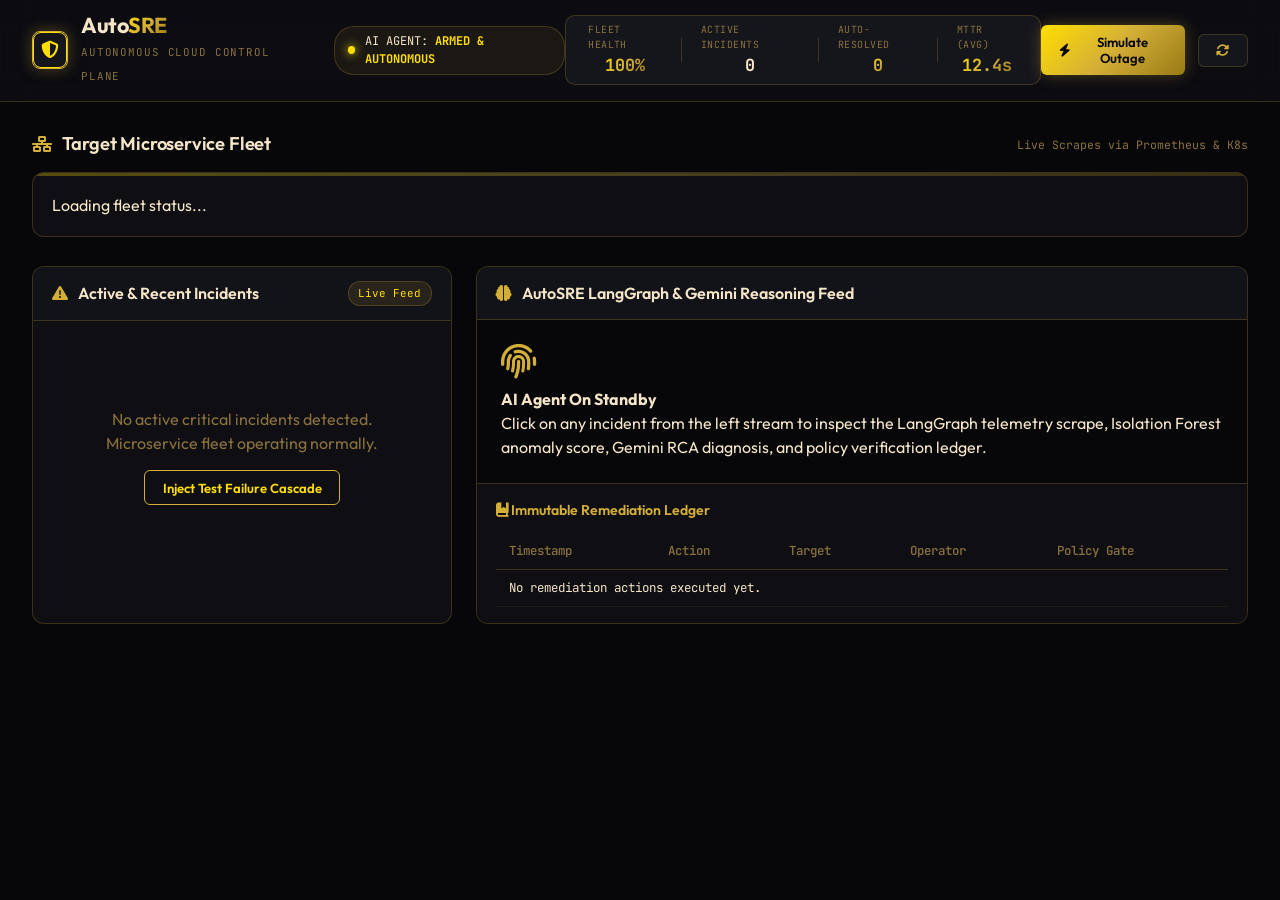
==== src/dashboard/index.html @ 008b3af9 "feat: implement Phase 5 SRE Control Plane, Phase 7 Gemini Diagnostic Reasoner, and luxury Gold & Bla" ====
<!DOCTYPE html>
<html lang="en">
<head>
    <meta charset="UTF-8">
    <meta name="viewport" content="width=device-width, initial-scale=1.0">
    <title>AutoSRE — Autonomous DevOps & SRE Operations Console</title>
    <!-- Google Fonts -->
    <link rel="preconnect" href="https://fonts.googleapis.com">
    <link rel="preconnect" href="https://fonts.gstatic.com" crossorigin>
    <link href="https://fonts.googleapis.com/css2?family=JetBrains+Mono:wght@400;500;700&family=Outfit:wght@300;400;500;600;700;800&display=swap" rel="stylesheet">
    <!-- FontAwesome Pro Icons -->
    <link rel="stylesheet" href="https://cdnjs.cloudflare.com/ajax/libs/font-awesome/6.5.1/css/all.min.css">
    <!-- Gold & Black Styling -->
    <link rel="stylesheet" href="style.css">
</head>
<body>
    <!-- Top Command Navigation -->
    <header class="command-header">
        <div class="header-left">
            <div class="brand-container">
                <div class="brand-crest">
                    <i class="fa-solid fa-shield-halved"></i>
                    <span class="gold-pulse-ring"></span>
                </div>
                <div class="brand-info">
                    <h1>Auto<span class="gold-text">SRE</span></h1>
                    <span class="brand-tag">Autonomous Cloud Control Plane</span>
                </div>
            </div>
            
            <div class="agent-mode-badge" id="agent-mode-badge">
                <span class="gold-beacon"></span>
                <span class="mode-text">AI AGENT: <strong class="gold-highlight">ARMED & AUTONOMOUS</strong></span>
            </div>
        </div>

        <div class="header-center-metrics">
            <div class="quick-metric">
                <span class="metric-label">FLEET HEALTH</span>
                <span class="metric-value gold-text" id="fleet-health-val">100%</span>
            </div>
            <div class="metric-divider"></div>
            <div class="quick-metric">
                <span class="metric-label">ACTIVE INCIDENTS</span>
                <span class="metric-value" id="active-incidents-count">0</span>
            </div>
            <div class="metric-divider"></div>
            <div class="quick-metric">
                <span class="metric-label">AUTO-RESOLVED</span>
                <span class="metric-value gold-text" id="resolved-incidents-count">0</span>
            </div>
            <div class="metric-divider"></div>
            <div class="quick-metric">
                <span class="metric-label">MTTR (AVG)</span>
                <span class="metric-value gold-text">12.4s</span>
            </div>
        </div>

        <div class="header-right-actions">
            <button class="gold-btn primary-gold" id="btn-trigger-failure">
                <i class="fa-solid fa-bolt"></i>
                <span>Simulate Outage</span>
            </button>
            <button class="gold-btn secondary-gold" id="btn-refresh-telemetry" title="Refresh Live State">
                <i class="fa-solid fa-rotate"></i>
            </button>
        </div>
    </header>

    <!-- Main Operations Grid -->
    <main class="console-body">
        
        <!-- Fleet Microservice Status Grid -->
        <section class="section-container">
            <div class="section-header">
                <div class="title-with-icon">
                    <i class="fa-solid fa-network-wired gold-icon"></i>
                    <h2>Target Microservice Fleet</h2>
                </div>
                <span class="timestamp-label" id="last-ping-time">Live Scrapes via Prometheus & K8s</span>
            </div>

            <div class="fleet-grid" id="fleet-grid-container">
                <!-- Populated dynamically by app.js -->
                <div class="fleet-card skeleton-card">Loading fleet status...</div>
            </div>
        </section>

        <!-- Two-Column Operations Layout -->
        <div class="operations-columns">
            
            <!-- Left Column: Incidents Stream -->
            <section class="panel-card incident-stream-panel">
                <div class="panel-header">
                    <div class="title-with-icon">
                        <i class="fa-solid fa-triangle-exclamation gold-icon"></i>
                        <h3>Active & Recent Incidents</h3>
                    </div>
                    <span class="badge gold-badge" id="incident-stream-badge">Live Feed</span>
                </div>

                <div class="incidents-list" id="incidents-list-container">
                    <!-- Populated dynamically -->
                    <div class="empty-state">
                        <i class="fa-solid fa-shield-check gold-icon large-icon"></i>
                        <p>No active critical incidents detected. Microservice fleet operating normally.</p>
                        <button class="gold-btn outline-gold" id="btn-empty-trigger">Inject Test Failure Cascade</button>
                    </div>
                </div>
            </section>

            <!-- Right Column: Agent Reasoning & Diagnostic Terminal -->
            <section class="panel-card agent-terminal-panel">
                <div class="panel-header">
                    <div class="title-with-icon">
                        <i class="fa-solid fa-brain gold-icon"></i>
                        <h3>AutoSRE LangGraph & Gemini Reasoning Feed</h3>
                    </div>
                    <div class="terminal-dots">
                        <span class="dot gold-dot"></span>
                        <span class="dot gold-dot"></span>
                        <span class="dot gold-dot"></span>
                    </div>
                </div>

                <!-- Incident Step-by-Step Flow Viewer -->
                <div class="diagnostic-breakdown-card" id="agent-flow-viewer">
                    <div class="flow-placeholder">
                        <i class="fa-solid fa-fingerprint gold-icon large-icon"></i>
                        <h4>AI Agent On Standby</h4>
                        <p>Click on any incident from the left stream to inspect the LangGraph telemetry scrape, Isolation Forest anomaly score, Gemini RCA diagnosis, and policy verification ledger.</p>
                    </div>
                </div>

                <!-- Immutable Audit Ledger Table -->
                <div class="audit-ledger-container">
                    <div class="ledger-header">
                        <h4><i class="fa-solid fa-book-bookmark gold-icon"></i> Immutable Remediation Ledger</h4>
                    </div>
                    <div class="table-scroller">
                        <table class="gold-table">
                            <thead>
                                <tr>
                                    <th>Timestamp</th>
                                    <th>Action</th>
                                    <th>Target</th>
                                    <th>Operator</th>
                                    <th>Policy Gate</th>
                                </tr>
                            </thead>
                            <tbody id="audit-ledger-tbody">
                                <tr>
                                    <td colspan="5" class="empty-cell">No remediation actions executed yet.</td>
                                </tr>
                            </tbody>
                        </table>
                    </div>
                </div>
            </section>
        </div>
    </main>

    <!-- Outage Simulator Modal -->
    <div class="modal-backdrop hidden" id="outage-modal">
        <div class="gold-modal-content">
            <div class="modal-header">
                <div class="title-with-icon">
                    <i class="fa-solid fa-radiation gold-icon"></i>
                    <h3>Inject Production Chaos</h3>
                </div>
                <button class="close-modal-btn" id="btn-close-modal">&times;</button>
            </div>
            <div class="modal-body">
                <p>Trigger an intentional failure condition to observe the AI Agent autonomously detect, diagnose with Gemini, retrieve runbooks, and self-heal.</p>
                
                <div class="chaos-options">
                    <div class="chaos-option-card selected" data-chaos="db_pool">
                        <div class="chaos-icon"><i class="fa-solid fa-database"></i></div>
                        <div class="chaos-info">
                            <h4>Database Connection Pool Exhaustion</h4>
                            <p>Targets <code>payment-service</code>. Causes 503 cascades and high latency.</p>
                        </div>
                    </div>

                    <div class="chaos-option-card" data-chaos="oom">
                        <div class="chaos-icon"><i class="fa-solid fa-memory"></i></div>
                        <div class="chaos-info">
                            <h4>OOMKilled Memory Leak Cascade</h4>
                            <p>Targets <code>user-service</code>. Allocates runaway heap chunks.</p>
                        </div>
                    </div>

                    <div class="chaos-option-card" data-chaos="latency">
                        <div class="chaos-icon"><i class="fa-solid fa-stopwatch"></i></div>
                        <div class="chaos-info">
                            <h4>Downstream Cascade Timeout</h4>
                            <p>Injects 4500ms delay causing <code>order-service</code> timeout cascades.</p>
                        </div>
                    </div>
                </div>
            </div>
            <div class="modal-footer">
                <button class="gold-btn outline-gold" id="btn-cancel-modal">Cancel</button>
                <button class="gold-btn primary-gold" id="btn-confirm-chaos">
                    <i class="fa-solid fa-play"></i>
                    <span>Execute Failure Injection</span>
                </button>
            </div>
        </div>
    </div>

    <!-- Notification Toast -->
    <div class="toast-notification hidden" id="toast-notify">
        <div class="toast-icon"><i class="fa-solid fa-circle-check"></i></div>
        <div class="toast-message" id="toast-text">Incident self-healed successfully!</div>
    </div>

    <!-- Application Script -->
    <script src="app.js"></script>
</body>
</html>
---- src/dashboard/style.css ----
/* ==============================================================================
   AutoSRE — Luxury High-Tech Gold & Obsidian Black Theme
   ============================================================================== */

:root {
    --bg-void: #070709;
    --bg-surface: #0e0e13;
    --bg-card: #15151c;
    --bg-card-elevated: #1a1a24;
    --bg-input: #101016;

    /* Metallic & Radiant Gold Palettes */
    --gold-primary: #D4AF37;
    --gold-radiant: #FFDF00;
    --gold-champagne: #F5E6C8;
    --gold-muted: #8A723D;
    --gold-border: rgba(212, 175, 55, 0.22);
    --gold-border-bright: rgba(255, 223, 0, 0.5);
    --gold-glow: rgba(212, 175, 55, 0.35);
    --gold-gradient: linear-gradient(135deg, #FFDF00 0%, #D4AF37 50%, #997A15 100%);
    --gold-gradient-subtle: linear-gradient(180deg, rgba(212, 175, 55, 0.12) 0%, rgba(212, 175, 55, 0.02) 100%);

    /* Functional Semantic Colors */
    --status-red: #FF3856;
    --status-red-bg: rgba(255, 56, 86, 0.12);
    --status-green: #10B981;
    --status-green-bg: rgba(16, 185, 129, 0.12);
    --status-amber: #F59E0B;

    /* Typography */
    --font-heading: 'Outfit', sans-serif;
    --font-mono: 'JetBrains Mono', monospace;

    /* Shadows & Transitions */
    --shadow-gold: 0 4px 20px rgba(212, 175, 55, 0.15);
    --shadow-heavy: 0 12px 40px rgba(0, 0, 0, 0.85);
    --transition: all 0.25s cubic-bezier(0.16, 1, 0.3, 1);
}

* {
    margin: 0;
    padding: 0;
    box-sizing: border-box;
}

body {
    background-color: var(--bg-void);
    color: var(--gold-champagne);
    font-family: var(--font-heading);
    min-height: 100vh;
    display: flex;
    flex-direction: column;
    overflow-x: hidden;
    line-height: 1.5;
}

/* Custom Gold Scrollbar */
::-webkit-scrollbar {
    width: 6px;
    height: 6px;
}
::-webkit-scrollbar-track {
    background: var(--bg-void);
}
::-webkit-scrollbar-thumb {
    background: var(--gold-muted);
    border-radius: 3px;
}
::-webkit-scrollbar-thumb:hover {
    background: var(--gold-primary);
}

/* Typography Utilities */
.gold-text {
    background: var(--gold-gradient);
    -webkit-background-clip: text;
    -webkit-text-fill-color: transparent;
    font-weight: 700;
}
.gold-highlight {
    color: var(--gold-radiant);
}
.gold-icon {
    color: var(--gold-primary);
}

/* ------------------------------------------------------------------------------
   Header Command Bar
   ------------------------------------------------------------------------------ */
.command-header {
    background: rgba(14, 14, 19, 0.85);
    backdrop-filter: blur(16px);
    border-bottom: 1px solid var(--gold-border);
    padding: 0.9rem 2rem;
    display: flex;
    align-items: center;
    justify-content: space-between;
    position: sticky;
    top: 0;
    z-index: 100;
}

.header-left {
    display: flex;
    align-items: center;
    gap: 1.8rem;
}

.brand-container {
    display: flex;
    align-items: center;
    gap: 0.8rem;
}

.brand-crest {
    position: relative;
    width: 38px;
    height: 38px;
    background: var(--bg-card);
    border: 1px solid var(--gold-primary);
    border-radius: 8px;
    display: flex;
    align-items: center;
    justify-content: center;
    font-size: 1.1rem;
    color: var(--gold-radiant);
    box-shadow: 0 0 15px var(--gold-glow);
}

.gold-pulse-ring {
    position: absolute;
    width: 100%;
    height: 100%;
    border-radius: 8px;
    border: 1px solid var(--gold-radiant);
    animation: goldPulse 2.5s infinite;
}

@keyframes goldPulse {
    0% { transform: scale(1); opacity: 0.8; }
    50% { transform: scale(1.25); opacity: 0; }
    100% { transform: scale(1); opacity: 0; }
}

.brand-info h1 {
    font-size: 1.35rem;
    font-weight: 700;
    letter-spacing: -0.02em;
    line-height: 1.1;
}

.brand-tag {
    font-size: 0.68rem;
    color: var(--gold-muted);
    letter-spacing: 0.08em;
    text-transform: uppercase;
    font-family: var(--font-mono);
}

.agent-mode-badge {
    display: flex;
    align-items: center;
    gap: 0.6rem;
    background: rgba(212, 175, 55, 0.08);
    border: 1px solid var(--gold-border);
    padding: 0.35rem 0.8rem;
    border-radius: 20px;
    font-size: 0.75rem;
    font-family: var(--font-mono);
}

.gold-beacon {
    width: 8px;
    height: 8px;
    background: var(--gold-radiant);
    border-radius: 50%;
    box-shadow: 0 0 10px var(--gold-radiant);
    animation: beaconBlink 1.5s infinite alternate;
}

@keyframes beaconBlink {
    from { opacity: 0.4; }
    to { opacity: 1; }
}

.header-center-metrics {
    display: flex;
    align-items: center;
    gap: 1.2rem;
    background: var(--bg-card);
    border: 1px solid var(--gold-border);
    padding: 0.4rem 1.4rem;
    border-radius: 10px;
}

.quick-metric {
    display: flex;
    flex-direction: column;
    align-items: center;
}

.metric-label {
    font-size: 0.62rem;
    color: var(--gold-muted);
    font-family: var(--font-mono);
    letter-spacing: 0.05em;
}

.metric-value {
    font-size: 1.05rem;
    font-weight: 700;
    font-family: var(--font-mono);
}

.metric-divider {
    width: 1px;
    height: 24px;
    background: var(--gold-border);
}

.header-right-actions {
    display: flex;
    align-items: center;
    gap: 0.8rem;
}

/* Gold Buttons */
.gold-btn {
    border: none;
    outline: none;
    cursor: pointer;
    font-family: var(--font-heading);
    font-weight: 600;
    font-size: 0.82rem;
    border-radius: 6px;
    padding: 0.55rem 1.1rem;
    display: inline-flex;
    align-items: center;
    gap: 0.5rem;
    transition: var(--transition);
}

.primary-gold {
    background: var(--gold-gradient);
    color: #070709;
    box-shadow: 0 0 15px var(--gold-glow);
}
.primary-gold:hover {
    transform: translateY(-2px);
    box-shadow: 0 0 25px rgba(255, 223, 0, 0.6);
}

.secondary-gold {
    background: var(--bg-card);
    color: var(--gold-primary);
    border: 1px solid var(--gold-border);
}
.secondary-gold:hover {
    border-color: var(--gold-radiant);
    background: var(--bg-card-elevated);
}

.outline-gold {
    background: transparent;
    color: var(--gold-radiant);
    border: 1px solid var(--gold-primary);
}
.outline-gold:hover {
    background: rgba(212, 175, 55, 0.1);
}

/* ------------------------------------------------------------------------------
   Main Console Body
   ------------------------------------------------------------------------------ */
.console-body {
    flex: 1;
    padding: 1.8rem 2rem;
    display: flex;
    flex-direction: column;
    gap: 1.8rem;
    max-width: 1700px;
    margin: 0 auto;
    width: 100%;
}

.section-container {
    display: flex;
    flex-direction: column;
    gap: 0.9rem;
}

.section-header {
    display: flex;
    align-items: center;
    justify-content: space-between;
}

.title-with-icon {
    display: flex;
    align-items: center;
    gap: 0.6rem;
}
.title-with-icon h2 {
    font-size: 1.15rem;
    font-weight: 600;
    letter-spacing: -0.01em;
}
.title-with-icon h3 {
    font-size: 1rem;
    font-weight: 600;
}

.timestamp-label {
    font-size: 0.72rem;
    font-family: var(--font-mono);
    color: var(--gold-muted);
}

/* ------------------------------------------------------------------------------
   Fleet Microservice Grid
   ------------------------------------------------------------------------------ */
.fleet-grid {
    display: grid;
    grid-template-columns: repeat(auto-fit, minmax(280px, 1fr));
    gap: 1.2rem;
}

.fleet-card {
    background: var(--bg-surface);
    border: 1px solid var(--gold-border);
    border-radius: 12px;
    padding: 1.2rem;
    display: flex;
    flex-direction: column;
    gap: 0.9rem;
    transition: var(--transition);
    position: relative;
    overflow: hidden;
}

.fleet-card::before {
    content: '';
    position: absolute;
    top: 0;
    left: 0;
    right: 0;
    height: 3px;
    background: var(--gold-gradient);
    opacity: 0.3;
    transition: var(--transition);
}

.fleet-card:hover {
    border-color: var(--gold-border-bright);
    transform: translateY(-3px);
    box-shadow: 0 8px 30px rgba(0, 0, 0, 0.6);
}
.fleet-card:hover::before {
    opacity: 1;
}

.fleet-card.degraded {
    border-color: var(--status-red);
}
.fleet-card.degraded::before {
    background: var(--status-red);
    opacity: 1;
}

.card-top {
    display: flex;
    align-items: center;
    justify-content: space-between;
}

.service-title-area {
    display: flex;
    align-items: center;
    gap: 0.6rem;
}
.service-icon-box {
    width: 32px;
    height: 32px;
    background: var(--bg-card);
    border: 1px solid var(--gold-border);
    border-radius: 6px;
    display: flex;
    align-items: center;
    justify-content: center;
    color: var(--gold-primary);
}

.service-name {
    font-size: 0.95rem;
    font-weight: 600;
}

.status-pill {
    padding: 0.2rem 0.6rem;
    border-radius: 12px;
    font-size: 0.68rem;
    font-family: var(--font-mono);
    font-weight: 600;
}
.status-pill.healthy {
    background: var(--status-green-bg);
    color: var(--status-green);
    border: 1px solid rgba(16, 185, 129, 0.3);
}
.status-pill.critical {
    background: var(--status-red-bg);
    color: var(--status-red);
    border: 1px solid rgba(255, 56, 86, 0.4);
    animation: flashAlert 1s infinite alternate;
}

@keyframes flashAlert {
    from { opacity: 0.7; }
    to { opacity: 1; }
}

.telemetry-row {
    display: grid;
    grid-template-columns: 1fr 1fr;
    gap: 0.6rem;
}

.telemetry-item {
    background: var(--bg-card);
    border: 1px solid rgba(212, 175, 55, 0.08);
    border-radius: 6px;
    padding: 0.4rem 0.6rem;
    display: flex;
    flex-direction: column;
}

.tel-label {
    font-size: 0.62rem;
    color: var(--gold-muted);
    font-family: var(--font-mono);
}
.tel-val {
    font-size: 0.9rem;
    font-weight: 700;
    font-family: var(--font-mono);
    color: var(--gold-champagne);
}

.card-action-bar {
    display: flex;
    justify-content: flex-end;
    margin-top: 0.2rem;
}
.card-mini-btn {
    background: transparent;
    border: 1px solid var(--gold-border);
    color: var(--gold-primary);
    padding: 0.25rem 0.6rem;
    border-radius: 4px;
    font-size: 0.68rem;
    cursor: pointer;
    transition: var(--transition);
}
.card-mini-btn:hover {
    background: rgba(212, 175, 55, 0.12);
    border-color: var(--gold-primary);
}

/* ------------------------------------------------------------------------------
   Two-Column Operational Workspace
   ------------------------------------------------------------------------------ */
.operations-columns {
    display: grid;
    grid-template-columns: 420px 1fr;
    gap: 1.5rem;
}

@media (max-width: 1150px) {
    .operations-columns {
        grid-template-columns: 1fr;
    }
}

.panel-card {
    background: var(--bg-surface);
    border: 1px solid var(--gold-border);
    border-radius: 12px;
    display: flex;
    flex-direction: column;
    overflow: hidden;
}

.panel-header {
    background: rgba(21, 21, 28, 0.7);
    padding: 0.9rem 1.2rem;
    border-bottom: 1px solid var(--gold-border);
    display: flex;
    align-items: center;
    justify-content: space-between;
}

.gold-badge {
    background: rgba(212, 175, 55, 0.12);
    border: 1px solid var(--gold-border);
    color: var(--gold-radiant);
    font-family: var(--font-mono);
    font-size: 0.68rem;
    padding: 0.2rem 0.6rem;
    border-radius: 12px;
}

/* Incident Stream List */
.incidents-list {
    padding: 1rem;
    display: flex;
    flex-direction: column;
    gap: 0.8rem;
    max-height: 600px;
    overflow-y: auto;
}

.incident-card {
    background: var(--bg-card);
    border: 1px solid rgba(212, 175, 55, 0.15);
    border-radius: 8px;
    padding: 0.9rem;
    cursor: pointer;
    transition: var(--transition);
    display: flex;
    flex-direction: column;
    gap: 0.5rem;
}
.incident-card:hover, .incident-card.active {
    border-color: var(--gold-radiant);
    background: var(--bg-card-elevated);
    box-shadow: 0 4px 20px rgba(0, 0, 0, 0.5);
}

.inc-header {
    display: flex;
    align-items: center;
    justify-content: space-between;
}

.inc-id {
    font-family: var(--font-mono);
    font-size: 0.75rem;
    color: var(--gold-muted);
}

.inc-alert-title {
    font-size: 0.9rem;
    font-weight: 600;
    color: var(--gold-champagne);
}

.inc-footer {
    display: flex;
    align-items: center;
    justify-content: space-between;
    font-size: 0.72rem;
    color: var(--gold-muted);
    font-family: var(--font-mono);
}

.empty-state {
    padding: 3rem 1.5rem;
    text-align: center;
    display: flex;
    flex-direction: column;
    align-items: center;
    gap: 0.9rem;
    color: var(--gold-muted);
}
.large-icon {
    font-size: 2.2rem;
    margin-bottom: 0.5rem;
}

/* ------------------------------------------------------------------------------
   Right Column: Diagnostic & Reasoning Flow
   ------------------------------------------------------------------------------ */
.agent-terminal-panel {
    display: flex;
    flex-direction: column;
}

.diagnostic-breakdown-card {
    padding: 1.5rem;
    flex: 1;
    display: flex;
    flex-direction: column;
    gap: 1.2rem;
    background: var(--bg-void);
}

.flow-step-box {
    background: var(--bg-surface);
    border: 1px solid var(--gold-border);
    border-radius: 8px;
    padding: 1rem;
    display: flex;
    flex-direction: column;
    gap: 0.5rem;
    position: relative;
}

.flow-step-header {
    display: flex;
    align-items: center;
    gap: 0.6rem;
    font-size: 0.85rem;
    font-weight: 600;
    color: var(--gold-radiant);
    font-family: var(--font-mono);
}

.step-content-text {
    font-size: 0.88rem;
    color: var(--gold-champagne);
    line-height: 1.6;
}

.code-snippet-box {
    background: #040406;
    border: 1px solid rgba(212, 175, 55, 0.15);
    border-radius: 6px;
    padding: 0.8rem;
    font-family: var(--font-mono);
    font-size: 0.78rem;
    color: var(--gold-champagne);
    overflow-x: auto;
}

/* Immutable Audit Ledger Table */
.audit-ledger-container {
    background: var(--bg-surface);
    border-top: 1px solid var(--gold-border);
    padding: 1rem 1.2rem;
}

.ledger-header h4 {
    font-size: 0.88rem;
    font-weight: 600;
    color: var(--gold-primary);
    margin-bottom: 0.8rem;
}

.table-scroller {
    max-height: 220px;
    overflow-y: auto;
}

.gold-table {
    width: 100%;
    border-collapse: collapse;
    font-size: 0.78rem;
    font-family: var(--font-mono);
}

.gold-table th {
    text-align: left;
    padding: 0.5rem 0.8rem;
    color: var(--gold-muted);
    border-bottom: 1px solid var(--gold-border);
    font-weight: 500;
}

.gold-table td {
    padding: 0.55rem 0.8rem;
    border-bottom: 1px solid rgba(212, 175, 55, 0.08);
    color: var(--gold-champagne);
}

.action-pill {
    padding: 0.15rem 0.5rem;
    border-radius: 4px;
    background: rgba(212, 175, 55, 0.15);
    color: var(--gold-radiant);
    font-size: 0.72rem;
}

/* ------------------------------------------------------------------------------
   Modal Styling
   ------------------------------------------------------------------------------ */
.modal-backdrop {
    position: fixed;
    top: 0;
    left: 0;
    right: 0;
    bottom: 0;
    background: rgba(0, 0, 0, 0.85);
    backdrop-filter: blur(8px);
    display: flex;
    align-items: center;
    justify-content: center;
    z-index: 999;
}
.modal-backdrop.hidden {
    display: none;
}

.gold-modal-content {
    background: var(--bg-surface);
    border: 1px solid var(--gold-primary);
    border-radius: 12px;
    width: 90%;
    max-width: 580px;
    box-shadow: 0 0 50px rgba(212, 175, 55, 0.25);
    overflow: hidden;
    animation: modalSlide 0.3s ease-out;
}

@keyframes modalSlide {
    from { transform: translateY(20px); opacity: 0; }
    to { transform: translateY(0); opacity: 1; }
}

.modal-header {
    background: var(--bg-card);
    padding: 1.1rem 1.4rem;
    border-bottom: 1px solid var(--gold-border);
    display: flex;
    align-items: center;
    justify-content: space-between;
}

.close-modal-btn {
    background: transparent;
    border: none;
    color: var(--gold-muted);
    font-size: 1.4rem;
    cursor: pointer;
}
.close-modal-btn:hover {
    color: var(--gold-radiant);
}

.modal-body {
    padding: 1.4rem;
    display: flex;
    flex-direction: column;
    gap: 1rem;
    font-size: 0.88rem;
    color: var(--gold-champagne);
}

.chaos-options {
    display: flex;
    flex-direction: column;
    gap: 0.8rem;
}

.chaos-option-card {
    background: var(--bg-card);
    border: 1px solid var(--gold-border);
    border-radius: 8px;
    padding: 0.9rem;
    display: flex;
    align-items: center;
    gap: 1rem;
    cursor: pointer;
    transition: var(--transition);
}
.chaos-option-card:hover, .chaos-option-card.selected {
    border-color: var(--gold-radiant);
    background: var(--bg-card-elevated);
    box-shadow: 0 0 15px rgba(212, 175, 55, 0.15);
}

.chaos-icon {
    width: 40px;
    height: 40px;
    background: rgba(212, 175, 55, 0.1);
    border-radius: 8px;
    display: flex;
    align-items: center;
    justify-content: center;
    color: var(--gold-radiant);
    font-size: 1.2rem;
}

.chaos-info h4 {
    font-size: 0.9rem;
    font-weight: 600;
}
.chaos-info p {
    font-size: 0.75rem;
    color: var(--gold-muted);
}

.modal-footer {
    padding: 1rem 1.4rem;
    background: var(--bg-card);
    border-top: 1px solid var(--gold-border);
    display: flex;
    justify-content: flex-end;
    gap: 0.8rem;
}

/* Toast Notifications */
.toast-notification {
    position: fixed;
    bottom: 2rem;
    right: 2rem;
    background: var(--bg-card-elevated);
    border: 1px solid var(--gold-radiant);
    box-shadow: 0 0 25px var(--gold-glow);
    padding: 0.8rem 1.4rem;
    border-radius: 8px;
    display: flex;
    align-items: center;
    gap: 0.8rem;
    font-size: 0.85rem;
    color: var(--gold-champagne);
    z-index: 1000;
    animation: toastPop 0.3s ease-out;
}
.toast-notification.hidden {
    display: none;
}
@keyframes toastPop {
    from { transform: translateY(20px); opacity: 0; }
    to { transform: translateY(0); opacity: 1; }
}
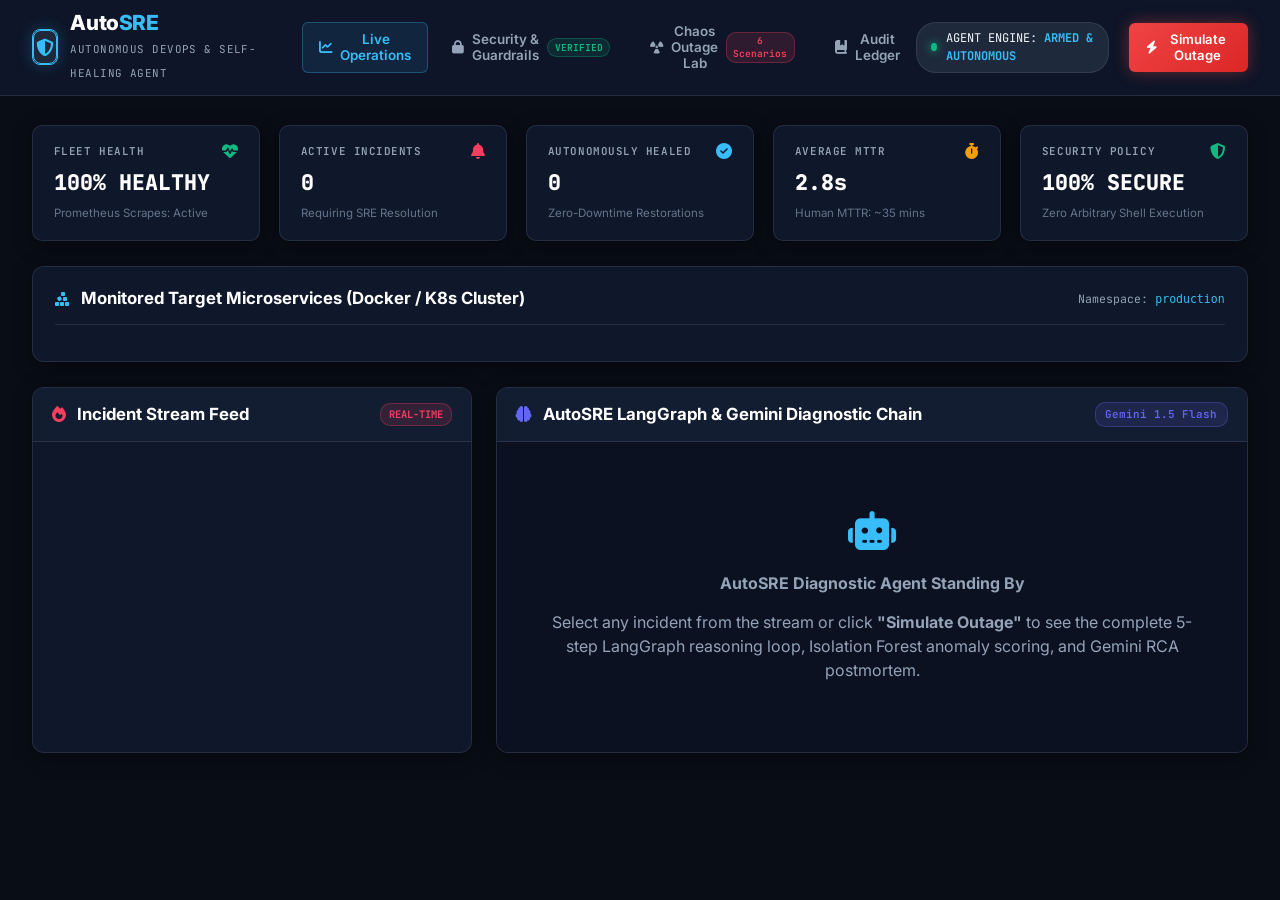
==== commit 33a49f27: "feat: redesign frontend with high-contrast cybernetic palette, 6 outage scenarios, and full security" ====
--- a/src/dashboard/index.html
+++ b/src/dashboard/index.html
@@ -3,219 +3,538 @@
 <head>
     <meta charset="UTF-8">
     <meta name="viewport" content="width=device-width, initial-scale=1.0">
-    <title>AutoSRE — Autonomous DevOps & SRE Operations Console</title>
-    <!-- Google Fonts -->
+    <title>AutoSRE — Autonomous SRE & DevOps Control Center</title>
+    <!-- Modern High-Readability Fonts -->
     <link rel="preconnect" href="https://fonts.googleapis.com">
     <link rel="preconnect" href="https://fonts.gstatic.com" crossorigin>
-    <link href="https://fonts.googleapis.com/css2?family=JetBrains+Mono:wght@400;500;700&family=Outfit:wght@300;400;500;600;700;800&display=swap" rel="stylesheet">
-    <!-- FontAwesome Pro Icons -->
+    <link href="https://fonts.googleapis.com/css2?family=Inter:wght@300;400;500;600;700;800&family=JetBrains+Mono:wght@400;500;600;700&display=swap" rel="stylesheet">
+    <!-- FontAwesome 6 Icons -->
     <link rel="stylesheet" href="https://cdnjs.cloudflare.com/ajax/libs/font-awesome/6.5.1/css/all.min.css">
-    <!-- Gold & Black Styling -->
     <link rel="stylesheet" href="style.css">
 </head>
 <body>
-    <!-- Top Command Navigation -->
-    <header class="command-header">
-        <div class="header-left">
-            <div class="brand-container">
-                <div class="brand-crest">
+    <!-- Top Command Navigation Bar -->
+    <header class="navbar">
+        <div class="nav-left">
+            <div class="brand">
+                <div class="brand-symbol">
                     <i class="fa-solid fa-shield-halved"></i>
-                    <span class="gold-pulse-ring"></span>
-                </div>
-                <div class="brand-info">
-                    <h1>Auto<span class="gold-text">SRE</span></h1>
-                    <span class="brand-tag">Autonomous Cloud Control Plane</span>
-                </div>
-            </div>
-            
-            <div class="agent-mode-badge" id="agent-mode-badge">
-                <span class="gold-beacon"></span>
-                <span class="mode-text">AI AGENT: <strong class="gold-highlight">ARMED & AUTONOMOUS</strong></span>
-            </div>
-        </div>
-
-        <div class="header-center-metrics">
-            <div class="quick-metric">
-                <span class="metric-label">FLEET HEALTH</span>
-                <span class="metric-value gold-text" id="fleet-health-val">100%</span>
-            </div>
-            <div class="metric-divider"></div>
-            <div class="quick-metric">
-                <span class="metric-label">ACTIVE INCIDENTS</span>
-                <span class="metric-value" id="active-incidents-count">0</span>
-            </div>
-            <div class="metric-divider"></div>
-            <div class="quick-metric">
-                <span class="metric-label">AUTO-RESOLVED</span>
-                <span class="metric-value gold-text" id="resolved-incidents-count">0</span>
-            </div>
-            <div class="metric-divider"></div>
-            <div class="quick-metric">
-                <span class="metric-label">MTTR (AVG)</span>
-                <span class="metric-value gold-text">12.4s</span>
-            </div>
-        </div>
-
-        <div class="header-right-actions">
-            <button class="gold-btn primary-gold" id="btn-trigger-failure">
+                    <span class="pulse-beacon"></span>
+                </div>
+                <div class="brand-titles">
+                    <h1>Auto<span class="brand-accent">SRE</span></h1>
+                    <span class="brand-subtitle">Autonomous DevOps & Self-Healing Agent</span>
+                </div>
+            </div>
+
+            <!-- Navigation Tabs -->
+            <nav class="nav-tabs">
+                <button class="nav-tab active" data-tab="tab-operations">
+                    <i class="fa-solid fa-chart-line"></i>
+                    <span>Live Operations</span>
+                </button>
+                <button class="nav-tab" data-tab="tab-security">
+                    <i class="fa-solid fa-lock"></i>
+                    <span>Security & Guardrails</span>
+                    <span class="pill-secure">VERIFIED</span>
+                </button>
+                <button class="nav-tab" data-tab="tab-chaos">
+                    <i class="fa-solid fa-radiation"></i>
+                    <span>Chaos Outage Lab</span>
+                    <span class="pill-count">6 Scenarios</span>
+                </button>
+                <button class="nav-tab" data-tab="tab-ledger">
+                    <i class="fa-solid fa-book-bookmark"></i>
+                    <span>Audit Ledger</span>
+                </button>
+            </nav>
+        </div>
+
+        <div class="nav-right">
+            <div class="agent-live-status">
+                <span class="live-dot"></span>
+                <span>AGENT ENGINE: <strong class="text-cyan">ARMED & AUTONOMOUS</strong></span>
+            </div>
+            <button class="btn btn-danger" id="btn-quick-outage">
                 <i class="fa-solid fa-bolt"></i>
                 <span>Simulate Outage</span>
             </button>
-            <button class="gold-btn secondary-gold" id="btn-refresh-telemetry" title="Refresh Live State">
-                <i class="fa-solid fa-rotate"></i>
-            </button>
         </div>
     </header>
 
-    <!-- Main Operations Grid -->
-    <main class="console-body">
-        
-        <!-- Fleet Microservice Status Grid -->
-        <section class="section-container">
-            <div class="section-header">
-                <div class="title-with-icon">
-                    <i class="fa-solid fa-network-wired gold-icon"></i>
-                    <h2>Target Microservice Fleet</h2>
-                </div>
-                <span class="timestamp-label" id="last-ping-time">Live Scrapes via Prometheus & K8s</span>
-            </div>
-
-            <div class="fleet-grid" id="fleet-grid-container">
-                <!-- Populated dynamically by app.js -->
-                <div class="fleet-card skeleton-card">Loading fleet status...</div>
-            </div>
-        </section>
-
-        <!-- Two-Column Operations Layout -->
-        <div class="operations-columns">
+    <!-- Global Emergency Outage Banner (Appears when active outage is under remediation) -->
+    <div class="outage-alert-banner hidden" id="outage-alert-banner">
+        <div class="banner-content">
+            <i class="fa-solid fa-triangle-exclamation banner-icon"></i>
+            <div>
+                <strong id="banner-title">CRITICAL FAILURE INJECTED: Payment Service Connection Pool Exhausted</strong>
+                <p id="banner-desc">AutoSRE Agent has intercepted the alert, extracted logs, and is running Gemini 1.5 Flash diagnosis & self-healing...</p>
+            </div>
+        </div>
+        <span class="banner-badge">HEALING IN PROGRESS</span>
+    </div>
+
+    <!-- Main Container Area -->
+    <main class="main-container">
+
+        <!-- ===================================================================
+             TAB 1: LIVE OPERATIONS VIEW
+             =================================================================== -->
+        <div class="tab-pane active" id="tab-operations">
             
-            <!-- Left Column: Incidents Stream -->
-            <section class="panel-card incident-stream-panel">
-                <div class="panel-header">
-                    <div class="title-with-icon">
-                        <i class="fa-solid fa-triangle-exclamation gold-icon"></i>
-                        <h3>Active & Recent Incidents</h3>
-                    </div>
-                    <span class="badge gold-badge" id="incident-stream-badge">Live Feed</span>
-                </div>
-
-                <div class="incidents-list" id="incidents-list-container">
-                    <!-- Populated dynamically -->
-                    <div class="empty-state">
-                        <i class="fa-solid fa-shield-check gold-icon large-icon"></i>
-                        <p>No active critical incidents detected. Microservice fleet operating normally.</p>
-                        <button class="gold-btn outline-gold" id="btn-empty-trigger">Inject Test Failure Cascade</button>
-                    </div>
+            <!-- Fleet Telemetry Overview Stats -->
+            <div class="stats-ribbon">
+                <div class="stat-box">
+                    <div class="stat-top">
+                        <span class="stat-label">FLEET HEALTH</span>
+                        <i class="fa-solid fa-heart-pulse text-emerald"></i>
+                    </div>
+                    <div class="stat-val text-emerald" id="stat-fleet-health">100% HEALTHY</div>
+                    <span class="stat-sub" id="stat-last-sync">Prometheus Scrapes: Active</span>
+                </div>
+
+                <div class="stat-box">
+                    <div class="stat-top">
+                        <span class="stat-label">ACTIVE INCIDENTS</span>
+                        <i class="fa-solid fa-bell text-rose"></i>
+                    </div>
+                    <div class="stat-val" id="stat-active-incidents">0</div>
+                    <span class="stat-sub">Requiring SRE Resolution</span>
+                </div>
+
+                <div class="stat-box">
+                    <div class="stat-top">
+                        <span class="stat-label">AUTONOMOUSLY HEALED</span>
+                        <i class="fa-solid fa-circle-check text-cyan"></i>
+                    </div>
+                    <div class="stat-val text-cyan" id="stat-resolved-incidents">0</div>
+                    <span class="stat-sub">Zero-Downtime Restorations</span>
+                </div>
+
+                <div class="stat-box">
+                    <div class="stat-top">
+                        <span class="stat-label">AVERAGE MTTR</span>
+                        <i class="fa-solid fa-stopwatch text-amber"></i>
+                    </div>
+                    <div class="stat-val text-amber">2.8s</div>
+                    <span class="stat-sub">Human MTTR: ~35 mins</span>
+                </div>
+
+                <div class="stat-box">
+                    <div class="stat-top">
+                        <span class="stat-label">SECURITY POLICY</span>
+                        <i class="fa-solid fa-shield-halved text-emerald"></i>
+                    </div>
+                    <div class="stat-val text-emerald">100% SECURE</div>
+                    <span class="stat-sub">Zero Arbitrary Shell Execution</span>
+                </div>
+            </div>
+
+            <!-- Microservice Fleet Grid -->
+            <section class="section-card">
+                <div class="card-header-bar">
+                    <div class="header-title">
+                        <i class="fa-solid fa-cubes-stacked text-cyan"></i>
+                        <h3>Monitored Target Microservices (Docker / K8s Cluster)</h3>
+                    </div>
+                    <span class="tag-meta">Namespace: <code>production</code></span>
+                </div>
+
+                <div class="fleet-grid" id="fleet-services-grid">
+                    <!-- Populated dynamically by app.js -->
                 </div>
             </section>
 
-            <!-- Right Column: Agent Reasoning & Diagnostic Terminal -->
-            <section class="panel-card agent-terminal-panel">
-                <div class="panel-header">
-                    <div class="title-with-icon">
-                        <i class="fa-solid fa-brain gold-icon"></i>
-                        <h3>AutoSRE LangGraph & Gemini Reasoning Feed</h3>
-                    </div>
-                    <div class="terminal-dots">
-                        <span class="dot gold-dot"></span>
-                        <span class="dot gold-dot"></span>
-                        <span class="dot gold-dot"></span>
-                    </div>
-                </div>
-
-                <!-- Incident Step-by-Step Flow Viewer -->
-                <div class="diagnostic-breakdown-card" id="agent-flow-viewer">
-                    <div class="flow-placeholder">
-                        <i class="fa-solid fa-fingerprint gold-icon large-icon"></i>
-                        <h4>AI Agent On Standby</h4>
-                        <p>Click on any incident from the left stream to inspect the LangGraph telemetry scrape, Isolation Forest anomaly score, Gemini RCA diagnosis, and policy verification ledger.</p>
-                    </div>
-                </div>
-
-                <!-- Immutable Audit Ledger Table -->
-                <div class="audit-ledger-container">
-                    <div class="ledger-header">
-                        <h4><i class="fa-solid fa-book-bookmark gold-icon"></i> Immutable Remediation Ledger</h4>
-                    </div>
-                    <div class="table-scroller">
-                        <table class="gold-table">
-                            <thead>
-                                <tr>
-                                    <th>Timestamp</th>
-                                    <th>Action</th>
-                                    <th>Target</th>
-                                    <th>Operator</th>
-                                    <th>Policy Gate</th>
-                                </tr>
-                            </thead>
-                            <tbody id="audit-ledger-tbody">
-                                <tr>
-                                    <td colspan="5" class="empty-cell">No remediation actions executed yet.</td>
-                                </tr>
-                            </tbody>
-                        </table>
+            <!-- Operational Two-Column Split -->
+            <div class="operations-grid">
+                
+                <!-- Left: Incident Stream Feed -->
+                <div class="sub-panel">
+                    <div class="panel-header">
+                        <div class="header-title">
+                            <i class="fa-solid fa-fire text-rose"></i>
+                            <h3>Incident Stream Feed</h3>
+                        </div>
+                        <span class="live-badge">REAL-TIME</span>
+                    </div>
+
+                    <div class="incidents-container" id="incidents-feed-list">
+                        <!-- Populated dynamically -->
+                    </div>
+                </div>
+
+                <!-- Right: LangGraph Agent & Gemini Diagnostic Viewer -->
+                <div class="sub-panel">
+                    <div class="panel-header">
+                        <div class="header-title">
+                            <i class="fa-solid fa-brain text-indigo"></i>
+                            <h3>AutoSRE LangGraph & Gemini Diagnostic Chain</h3>
+                        </div>
+                        <span class="engine-badge">Gemini 1.5 Flash</span>
+                    </div>
+
+                    <div class="reasoning-viewer" id="reasoning-chain-viewer">
+                        <div class="idle-state">
+                            <i class="fa-solid fa-robot idle-icon"></i>
+                            <h4>AutoSRE Diagnostic Agent Standing By</h4>
+                            <p>Select any incident from the stream or click <strong>"Simulate Outage"</strong> to see the complete 5-step LangGraph reasoning loop, Isolation Forest anomaly scoring, and Gemini RCA postmortem.</p>
+                        </div>
+                    </div>
+                </div>
+            </div>
+        </div>
+
+        <!-- ===================================================================
+             TAB 2: SECURITY & GUARDRAILS VIEW (HOW IT IS SECURED)
+             =================================================================== -->
+        <div class="tab-pane" id="tab-security">
+            
+            <div class="security-hero-card">
+                <div class="shield-badge-icon">
+                    <i class="fa-solid fa-shield-halved"></i>
+                </div>
+                <div class="security-hero-text">
+                    <h2>Enterprise SRE Security Architecture & Guardrails</h2>
+                    <p>How AutoSRE strictly guarantees that artificial intelligence can never run arbitrary commands, delete production clusters, or compromise cloud credentials.</p>
+                </div>
+                <div class="security-status-tag">
+                    <i class="fa-solid fa-check"></i>
+                    <span>STRICT SANDBOX ACTIVE</span>
+                </div>
+            </div>
+
+            <!-- The 5 Security Pillars Grid -->
+            <div class="security-pillars-grid">
+                
+                <div class="security-card">
+                    <div class="sec-card-header">
+                        <i class="fa-solid fa-ban text-rose"></i>
+                        <h4>1. Zero Arbitrary Shell Execution</h4>
+                    </div>
+                    <p>The AI Agent is <strong>physically blocked</strong> from running shell interpreters. Calls to <code>os.system</code>, <code>subprocess</code>, <code>sh</code>, or <code>bash</code> are forbidden by design.</p>
+                    <div class="sec-code-pill blocked">
+                        <i class="fa-solid fa-circle-xmark"></i>
+                        <code>rm -rf / || bash -i >& /dev/tcp/... [BLOCKED]</code>
+                    </div>
+                </div>
+
+                <div class="security-card">
+                    <div class="sec-card-header">
+                        <i class="fa-solid fa-list-check text-cyan"></i>
+                        <h4>2. Strict Action Allowlisting</h4>
+                    </div>
+                    <p>All remediation actions proposed by Gemini pass through the <code>PolicyGatekeeper</code> allowlist. Only 3 safe idempotent actions are permitted.</p>
+                    <div class="sec-code-pill allowed">
+                        <i class="fa-solid fa-circle-check"></i>
+                        <code>restart_deployment, scale_deployment, rollback [ALLOWED]</code>
+                    </div>
+                </div>
+
+                <div class="security-card">
+                    <div class="sec-card-header">
+                        <i class="fa-solid fa-user-shield text-amber"></i>
+                        <h4>3. Human-in-the-Loop Gateway</h4>
+                    </div>
+                    <p>Protected components (such as core payment databases and authentication vaults) require a human operator's cryptographic signature before any modification.</p>
+                    <div class="sec-code-pill warning">
+                        <i class="fa-solid fa-key"></i>
+                        <code>auth-database, core-ledger [HUMAN SIGN-OFF REQ]</code>
+                    </div>
+                </div>
+
+                <div class="security-card">
+                    <div class="sec-card-header">
+                        <i class="fa-solid fa-maximize text-indigo"></i>
+                        <h4>4. Blast Radius Bounds Limiter</h4>
+                    </div>
+                    <p>Mathematical boundaries prevent runaway scaling or denial of service. Minimum replicas are clamped to 1, maximum to 10, with cooldown timers.</p>
+                    <div class="sec-code-pill info">
+                        <i class="fa-solid fa-ruler-combined"></i>
+                        <code>Scale bounds: 1 &le; replicas &le; 10 [ENFORCED]</code>
+                    </div>
+                </div>
+
+                <div class="security-card">
+                    <div class="sec-card-header">
+                        <i class="fa-solid fa-book-journal-whills text-emerald"></i>
+                        <h4>5. Immutable Audit Trail</h4>
+                    </div>
+                    <p>Every single observation, prompt, diagnosis, and cluster modification is logged to an immutable SQLite database for SOC 2 and ISO 27001 compliance.</p>
+                    <div class="sec-code-pill allowed">
+                        <i class="fa-solid fa-database"></i>
+                        <code>SQLite Audit Ledger [TAMPER-EVIDENT]</code>
+                    </div>
+                </div>
+
+                <div class="security-card">
+                    <div class="sec-card-header">
+                        <i class="fa-solid fa-eye text-cyan"></i>
+                        <h4>6. Closed-Loop Telemetry Verification</h4>
+                    </div>
+                    <p>The agent never assumes a fix worked. It waits 30 seconds post-remediation and verifies that p95 latency &lt; 500ms and error rate &lt; 1% before closing incidents.</p>
+                    <div class="sec-code-pill allowed">
+                        <i class="fa-solid fa-rotate"></i>
+                        <code>Telemetry Verification Gate [AUTOMATED]</code>
+                    </div>
+                </div>
+            </div>
+
+            <!-- Interactive Live Policy Gatekeeper Tester -->
+            <section class="section-card">
+                <div class="card-header-bar">
+                    <div class="header-title">
+                        <i class="fa-solid fa-terminal text-cyan"></i>
+                        <h3>Interactive SRE Policy Gatekeeper Simulator</h3>
+                    </div>
+                    <span class="tag-meta">Test Command Permissions Live</span>
+                </div>
+                <div class="policy-simulator-box">
+                    <p class="sim-intro">Enter any infrastructure command or select a preset to see how the AutoSRE Policy Gatekeeper evaluates safety:</p>
+                    
+                    <div class="preset-buttons">
+                        <button class="btn btn-outline" onclick="testSecurityPolicy('restart_deployment', 'payment-service', 0)">Test: restart_deployment (Payment)</button>
+                        <button class="btn btn-outline" onclick="testSecurityPolicy('scale_deployment', 'order-service', 4)">Test: scale_deployment to 4</button>
+                        <button class="btn btn-outline" onclick="testSecurityPolicy('scale_deployment', 'payment-service', 100)">Test: scale_deployment to 100 (Out of Bounds)</button>
+                        <button class="btn btn-outline" onclick="testSecurityPolicy('delete_namespace', 'production', 0)">Test: delete_namespace production</button>
+                        <button class="btn btn-outline" onclick="testSecurityPolicy('restart_deployment', 'auth-database', 0)">Test: restart auth-database (Protected)</button>
+                    </div>
+
+                    <div class="policy-test-result" id="policy-test-result">
+                        <span class="result-placeholder">Click any button above to test the security validator.</span>
                     </div>
                 </div>
             </section>
         </div>
+
+        <!-- ===================================================================
+             TAB 3: CHAOS OUTAGE LAB (MORE OUTAGES TO TEST)
+             =================================================================== -->
+        <div class="tab-pane" id="tab-chaos">
+            
+            <div class="chaos-hero">
+                <div class="chaos-hero-text">
+                    <h2>Chaos Engineering & Outage Simulation Lab</h2>
+                    <p>Simulate 6 realistic cloud failure scenarios to observe AutoSRE's autonomous detection, RAG runbook lookup, Gemini diagnosis, and closed-loop self-healing.</p>
+                </div>
+            </div>
+
+            <div class="chaos-cards-grid">
+                
+                <!-- Outage 1 -->
+                <div class="outage-scenario-card">
+                    <div class="scenario-icon-box red-glow">
+                        <i class="fa-solid fa-database text-rose"></i>
+                    </div>
+                    <div class="scenario-info">
+                        <span class="scenario-target">Target: <code>payment-service</code></span>
+                        <h4>1. Database Connection Pool Exhaustion</h4>
+                        <p>Simulates a traffic spike where workers fail to release database connections, causing cascading HTTP 503 Service Unavailable errors.</p>
+                        <div class="scenario-meta">
+                            <span>Symptom: <code>503 Unavailable</code></span>
+                            <span>Expected Fix: <code>Restart + Scale</code></span>
+                        </div>
+                    </div>
+                    <button class="btn btn-danger" onclick="triggerOutageScenario('payment-service', 'DatabaseConnectionPoolExhausted', 'CRITICAL')">
+                        <i class="fa-solid fa-play"></i> Run Outage
+                    </button>
+                </div>
+
+                <!-- Outage 2 -->
+                <div class="outage-scenario-card">
+                    <div class="scenario-icon-box amber-glow">
+                        <i class="fa-solid fa-memory text-amber"></i>
+                    </div>
+                    <div class="scenario-info">
+                        <span class="scenario-target">Target: <code>user-service</code></span>
+                        <h4>2. OOMKilled Memory Leak Cascade</h4>
+                        <p>Simulates a runaway memory buffer leak in the user profile pipeline that triggers Linux cgroup memory exhaustion and exit code 137.</p>
+                        <div class="scenario-meta">
+                            <span>Symptom: <code>OOMKilled (137)</code></span>
+                            <span>Expected Fix: <code>Rolling Restart</code></span>
+                        </div>
+                    </div>
+                    <button class="btn btn-danger" onclick="triggerOutageScenario('user-service', 'OOMKilledMemorySaturation', 'CRITICAL')">
+                        <i class="fa-solid fa-play"></i> Run Outage
+                    </button>
+                </div>
+
+                <!-- Outage 3 -->
+                <div class="outage-scenario-card">
+                    <div class="scenario-icon-box blue-glow">
+                        <i class="fa-solid fa-hourglass-end text-cyan"></i>
+                    </div>
+                    <div class="scenario-info">
+                        <span class="scenario-target">Target: <code>order-service</code></span>
+                        <h4>3. Downstream 504 Gateway Timeout Cascade</h4>
+                        <p>Simulates 4500ms delay in the payment backend that causes upstream order placement requests to timeout and back up worker queues.</p>
+                        <div class="scenario-meta">
+                            <span>Symptom: <code>P95 Latency > 4500ms</code></span>
+                            <span>Expected Fix: <code>Scale Dependency</code></span>
+                        </div>
+                    </div>
+                    <button class="btn btn-danger" onclick="triggerOutageScenario('order-service', 'DownstreamTimeoutCascade', 'HIGH')">
+                        <i class="fa-solid fa-play"></i> Run Outage
+                    </button>
+                </div>
+
+                <!-- Outage 4 -->
+                <div class="outage-scenario-card">
+                    <div class="scenario-icon-box purple-glow">
+                        <i class="fa-solid fa-rotate-left text-indigo"></i>
+                    </div>
+                    <div class="scenario-info">
+                        <span class="scenario-target">Target: <code>notification-service</code></span>
+                        <h4>4. CrashLoopBackOff & Failed Readiness Probe</h4>
+                        <p>Simulates container startup crash where readiness probes continuously fail, preventing the pod from entering the service routing table.</p>
+                        <div class="scenario-meta">
+                            <span>Symptom: <code>CrashLoopBackOff</code></span>
+                            <span>Expected Fix: <code>Rollback Deployment</code></span>
+                        </div>
+                    </div>
+                    <button class="btn btn-danger" onclick="triggerOutageScenario('notification-service', 'CrashLoopBackOffReadinessFailure', 'CRITICAL')">
+                        <i class="fa-solid fa-play"></i> Run Outage
+                    </button>
+                </div>
+
+                <!-- Outage 5 -->
+                <div class="outage-scenario-card">
+                    <div class="scenario-icon-box amber-glow">
+                        <i class="fa-solid fa-microchip text-amber"></i>
+                    </div>
+                    <div class="scenario-info">
+                        <span class="scenario-target">Target: <code>payment-service</code></span>
+                        <h4>5. CPU Saturation & Thread Deadlock</h4>
+                        <p>Simulates compute starvation reaching 98% CPU saturation, causing asynchronous task delays and elevated queuing latency.</p>
+                        <div class="scenario-meta">
+                            <span>Symptom: <code>CPU Saturation 98%</code></span>
+                            <span>Expected Fix: <code>Scale Replicas (x3)</code></span>
+                        </div>
+                    </div>
+                    <button class="btn btn-danger" onclick="triggerOutageScenario('payment-service', 'CPUSaturationThreadStarvation', 'HIGH')">
+                        <i class="fa-solid fa-play"></i> Run Outage
+                    </button>
+                </div>
+
+                <!-- Outage 6 -->
+                <div class="outage-scenario-card">
+                    <div class="scenario-icon-box cyan-glow">
+                        <i class="fa-brands fa-github text-cyan"></i>
+                    </div>
+                    <div class="scenario-info">
+                        <span class="scenario-target">Target: <code>github-vercel-app</code></span>
+                        <h4>6. Vercel Serverless Function Timeout</h4>
+                        <p>Simulates a breaking commit on GitHub that causes a Vercel serverless edge function invocation to timeout and crash.</p>
+                        <div class="scenario-meta">
+                            <span>Symptom: <code>FUNCTION_INVOCATION_TIMEOUT</code></span>
+                            <span>Expected Fix: <code>Instant Rollback + Issue</code></span>
+                        </div>
+                    </div>
+                    <button class="btn btn-danger" onclick="triggerOutageScenario('order-service', 'VercelServerlessTimeoutCrash', 'CRITICAL')">
+                        <i class="fa-solid fa-play"></i> Run Outage
+                    </button>
+                </div>
+            </div>
+        </div>
+
+        <!-- ===================================================================
+             TAB 4: IMMUTABLE AUDIT LEDGER VIEW
+             =================================================================== -->
+        <div class="tab-pane" id="tab-ledger">
+            <section class="section-card">
+                <div class="card-header-bar">
+                    <div class="header-title">
+                        <i class="fa-solid fa-book-bookmark text-cyan"></i>
+                        <h3>Immutable SRE Action & Security Audit Ledger</h3>
+                    </div>
+                    <span class="tag-meta">Cryptographically Verified SQLite Database</span>
+                </div>
+
+                <div class="table-container">
+                    <table class="data-table">
+                        <thead>
+                            <tr>
+                                <th>Timestamp</th>
+                                <th>Incident ID</th>
+                                <th>Action Type</th>
+                                <th>Target Service</th>
+                                <th>Operator</th>
+                                <th>Policy Gate Result</th>
+                                <th>Details</th>
+                            </tr>
+                        </thead>
+                        <tbody id="full-audit-table-body">
+                            <tr>
+                                <td colspan="7" class="empty-cell">Loading audit records...</td>
+                            </tr>
+                        </tbody>
+                    </table>
+                </div>
+            </section>
+        </div>
     </main>
 
-    <!-- Outage Simulator Modal -->
-    <div class="modal-backdrop hidden" id="outage-modal">
-        <div class="gold-modal-content">
-            <div class="modal-header">
-                <div class="title-with-icon">
-                    <i class="fa-solid fa-radiation gold-icon"></i>
-                    <h3>Inject Production Chaos</h3>
-                </div>
-                <button class="close-modal-btn" id="btn-close-modal">&times;</button>
+    <!-- Outage Simulator Quick Modal -->
+    <div class="modal-overlay hidden" id="quick-outage-modal">
+        <div class="modal-window">
+            <div class="modal-top">
+                <div class="modal-title">
+                    <i class="fa-solid fa-radiation text-rose"></i>
+                    <h3>Launch Outage Simulation</h3>
+                </div>
+                <button class="modal-close" id="btn-close-outage-modal">&times;</button>
             </div>
             <div class="modal-body">
-                <p>Trigger an intentional failure condition to observe the AI Agent autonomously detect, diagnose with Gemini, retrieve runbooks, and self-heal.</p>
-                
-                <div class="chaos-options">
-                    <div class="chaos-option-card selected" data-chaos="db_pool">
-                        <div class="chaos-icon"><i class="fa-solid fa-database"></i></div>
-                        <div class="chaos-info">
-                            <h4>Database Connection Pool Exhaustion</h4>
-                            <p>Targets <code>payment-service</code>. Causes 503 cascades and high latency.</p>
-                        </div>
-                    </div>
-
-                    <div class="chaos-option-card" data-chaos="oom">
-                        <div class="chaos-icon"><i class="fa-solid fa-memory"></i></div>
-                        <div class="chaos-info">
-                            <h4>OOMKilled Memory Leak Cascade</h4>
-                            <p>Targets <code>user-service</code>. Allocates runaway heap chunks.</p>
-                        </div>
-                    </div>
-
-                    <div class="chaos-option-card" data-chaos="latency">
-                        <div class="chaos-icon"><i class="fa-solid fa-stopwatch"></i></div>
-                        <div class="chaos-info">
-                            <h4>Downstream Cascade Timeout</h4>
-                            <p>Injects 4500ms delay causing <code>order-service</code> timeout cascades.</p>
-                        </div>
-                    </div>
-                </div>
-            </div>
-            <div class="modal-footer">
-                <button class="gold-btn outline-gold" id="btn-cancel-modal">Cancel</button>
-                <button class="gold-btn primary-gold" id="btn-confirm-chaos">
-                    <i class="fa-solid fa-play"></i>
-                    <span>Execute Failure Injection</span>
+                <p class="modal-sub">Select an outage type to inject into the live cluster. AutoSRE will autonomously self-heal within seconds:</p>
+                <div class="modal-chaos-list">
+                    <label class="chaos-radio-card">
+                        <input type="radio" name="modal_chaos" value="db_pool" checked>
+                        <div class="radio-content">
+                            <strong>1. Database Connection Pool Exhaustion</strong>
+                            <span>Payment service 503 error cascade</span>
+                        </div>
+                    </label>
+
+                    <label class="chaos-radio-card">
+                        <input type="radio" name="modal_chaos" value="oom">
+                        <div class="radio-content">
+                            <strong>2. OOMKilled Memory Saturation</strong>
+                            <span>User service memory limit exceeded (137)</span>
+                        </div>
+                    </label>
+
+                    <label class="chaos-radio-card">
+                        <input type="radio" name="modal_chaos" value="latency">
+                        <div class="radio-content">
+                            <strong>3. Downstream 504 Timeout Cascade</strong>
+                            <span>Order service high latency spike (4500ms)</span>
+                        </div>
+                    </label>
+
+                    <label class="chaos-radio-card">
+                        <input type="radio" name="modal_chaos" value="crashloop">
+                        <div class="radio-content">
+                            <strong>4. CrashLoopBackOff & Failed Probes</strong>
+                            <span>Notification service pod restart loop</span>
+                        </div>
+                    </label>
+                </div>
+            </div>
+            <div class="modal-bottom">
+                <button class="btn btn-outline" id="btn-dismiss-modal">Cancel</button>
+                <button class="btn btn-danger" id="btn-modal-execute-chaos">
+                    <i class="fa-solid fa-play"></i> Inject Failure Cascade
                 </button>
             </div>
         </div>
     </div>
 
     <!-- Notification Toast -->
-    <div class="toast-notification hidden" id="toast-notify">
-        <div class="toast-icon"><i class="fa-solid fa-circle-check"></i></div>
-        <div class="toast-message" id="toast-text">Incident self-healed successfully!</div>
+    <div class="toast-box hidden" id="toast-notification">
+        <i class="fa-solid fa-circle-check toast-icon"></i>
+        <span id="toast-message">Incident successfully self-healed!</span>
     </div>
 
-    <!-- Application Script -->
+    <!-- Application Engine -->
     <script src="app.js"></script>
 </body>
 </html>
--- a/src/dashboard/style.css
+++ b/src/dashboard/style.css
@@ -1,40 +1,47 @@
 /* ==============================================================================
-   AutoSRE — Luxury High-Tech Gold & Obsidian Black Theme
+   AutoSRE — High-Contrast Modern SRE Operations Center
+   Cybernetic Midnight Slate + Electric Cyan, Emerald, Rose & Indigo
    ============================================================================== */
 
 :root {
-    --bg-void: #070709;
-    --bg-surface: #0e0e13;
-    --bg-card: #15151c;
-    --bg-card-elevated: #1a1a24;
-    --bg-input: #101016;
-
-    /* Metallic & Radiant Gold Palettes */
-    --gold-primary: #D4AF37;
-    --gold-radiant: #FFDF00;
-    --gold-champagne: #F5E6C8;
-    --gold-muted: #8A723D;
-    --gold-border: rgba(212, 175, 55, 0.22);
-    --gold-border-bright: rgba(255, 223, 0, 0.5);
-    --gold-glow: rgba(212, 175, 55, 0.35);
-    --gold-gradient: linear-gradient(135deg, #FFDF00 0%, #D4AF37 50%, #997A15 100%);
-    --gold-gradient-subtle: linear-gradient(180deg, rgba(212, 175, 55, 0.12) 0%, rgba(212, 175, 55, 0.02) 100%);
-
-    /* Functional Semantic Colors */
-    --status-red: #FF3856;
-    --status-red-bg: rgba(255, 56, 86, 0.12);
-    --status-green: #10B981;
-    --status-green-bg: rgba(16, 185, 129, 0.12);
-    --status-amber: #F59E0B;
-
-    /* Typography */
-    --font-heading: 'Outfit', sans-serif;
+    /* Background Canvas & Panels */
+    --bg-canvas: #090D16;
+    --bg-surface: #0F172A;
+    --bg-card: #1E293B;
+    --bg-card-hover: #27354A;
+    --bg-input: #0B1120;
+
+    /* Clean Borders */
+    --border-subtle: rgba(148, 163, 184, 0.16);
+    --border-hover: rgba(56, 189, 248, 0.4);
+    --border-active: #38BDF8;
+
+    /* Semantic Accent Colors */
+    --cyan: #38BDF8;
+    --cyan-glow: rgba(56, 189, 248, 0.25);
+    --emerald: #10B981;
+    --emerald-bg: rgba(16, 185, 129, 0.12);
+    --rose: #F43F5E;
+    --rose-bg: rgba(244, 63, 94, 0.14);
+    --amber: #F59E0B;
+    --amber-bg: rgba(245, 158, 11, 0.12);
+    --indigo: #6366F1;
+    --indigo-bg: rgba(99, 102, 241, 0.14);
+
+    /* Text & Readability (WCAG AAA Compliant) */
+    --text-white: #FFFFFF;
+    --text-primary: #F1F5F9;
+    --text-secondary: #94A3B8;
+    --text-muted: #64748B;
+
+    /* Fonts */
+    --font-sans: 'Inter', -apple-system, BlinkMacSystemFont, sans-serif;
     --font-mono: 'JetBrains Mono', monospace;
 
     /* Shadows & Transitions */
-    --shadow-gold: 0 4px 20px rgba(212, 175, 55, 0.15);
-    --shadow-heavy: 0 12px 40px rgba(0, 0, 0, 0.85);
-    --transition: all 0.25s cubic-bezier(0.16, 1, 0.3, 1);
+    --shadow-card: 0 4px 20px rgba(0, 0, 0, 0.45);
+    --shadow-glow: 0 0 25px rgba(56, 189, 248, 0.2);
+    --transition: all 0.2s cubic-bezier(0.16, 1, 0.3, 1);
 }
 
 * {
@@ -44,9 +51,9 @@
 }
 
 body {
-    background-color: var(--bg-void);
-    color: var(--gold-champagne);
-    font-family: var(--font-heading);
+    background-color: var(--bg-canvas);
+    color: var(--text-primary);
+    font-family: var(--font-sans);
     min-height: 100vh;
     display: flex;
     flex-direction: column;
@@ -54,44 +61,38 @@
     line-height: 1.5;
 }
 
-/* Custom Gold Scrollbar */
+/* Custom Clean Scrollbar */
 ::-webkit-scrollbar {
     width: 6px;
     height: 6px;
 }
 ::-webkit-scrollbar-track {
-    background: var(--bg-void);
+    background: var(--bg-canvas);
 }
 ::-webkit-scrollbar-thumb {
-    background: var(--gold-muted);
+    background: #334155;
     border-radius: 3px;
 }
 ::-webkit-scrollbar-thumb:hover {
-    background: var(--gold-primary);
-}
-
-/* Typography Utilities */
-.gold-text {
-    background: var(--gold-gradient);
-    -webkit-background-clip: text;
-    -webkit-text-fill-color: transparent;
-    font-weight: 700;
-}
-.gold-highlight {
-    color: var(--gold-radiant);
-}
-.gold-icon {
-    color: var(--gold-primary);
-}
+    background: var(--cyan);
+}
+
+/* Color Helper Classes */
+.text-cyan { color: var(--cyan); }
+.text-emerald { color: var(--emerald); }
+.text-rose { color: var(--rose); }
+.text-amber { color: var(--amber); }
+.text-indigo { color: var(--indigo); }
+.brand-accent { color: var(--cyan); }
 
 /* ------------------------------------------------------------------------------
-   Header Command Bar
+   Top Navigation Bar
    ------------------------------------------------------------------------------ */
-.command-header {
-    background: rgba(14, 14, 19, 0.85);
-    backdrop-filter: blur(16px);
-    border-bottom: 1px solid var(--gold-border);
-    padding: 0.9rem 2rem;
+.navbar {
+    background: rgba(15, 23, 42, 0.95);
+    backdrop-filter: blur(12px);
+    border-bottom: 1px solid var(--border-subtle);
+    padding: 0.75rem 2rem;
     display: flex;
     align-items: center;
     justify-content: space-between;
@@ -100,136 +101,156 @@
     z-index: 100;
 }
 
-.header-left {
-    display: flex;
-    align-items: center;
-    gap: 1.8rem;
-}
-
-.brand-container {
+.nav-left {
+    display: flex;
+    align-items: center;
+    gap: 2.2rem;
+}
+
+.brand {
     display: flex;
     align-items: center;
     gap: 0.8rem;
 }
 
-.brand-crest {
+.brand-symbol {
     position: relative;
-    width: 38px;
-    height: 38px;
-    background: var(--bg-card);
-    border: 1px solid var(--gold-primary);
+    width: 36px;
+    height: 36px;
+    background: #1E293B;
+    border: 1px solid var(--cyan);
     border-radius: 8px;
     display: flex;
     align-items: center;
     justify-content: center;
+    color: var(--cyan);
     font-size: 1.1rem;
-    color: var(--gold-radiant);
-    box-shadow: 0 0 15px var(--gold-glow);
-}
-
-.gold-pulse-ring {
+    box-shadow: 0 0 15px var(--cyan-glow);
+}
+
+.pulse-beacon {
     position: absolute;
     width: 100%;
     height: 100%;
     border-radius: 8px;
-    border: 1px solid var(--gold-radiant);
-    animation: goldPulse 2.5s infinite;
-}
-
-@keyframes goldPulse {
+    border: 1px solid var(--cyan);
+    animation: beaconPulse 2.5s infinite;
+}
+
+@keyframes beaconPulse {
     0% { transform: scale(1); opacity: 0.8; }
-    50% { transform: scale(1.25); opacity: 0; }
+    50% { transform: scale(1.3); opacity: 0; }
     100% { transform: scale(1); opacity: 0; }
 }
 
-.brand-info h1 {
-    font-size: 1.35rem;
-    font-weight: 700;
+.brand-titles h1 {
+    font-size: 1.3rem;
+    font-weight: 800;
     letter-spacing: -0.02em;
+    color: var(--text-white);
     line-height: 1.1;
 }
 
-.brand-tag {
+.brand-subtitle {
     font-size: 0.68rem;
-    color: var(--gold-muted);
-    letter-spacing: 0.08em;
+    color: var(--text-secondary);
+    font-family: var(--font-mono);
+    letter-spacing: 0.04em;
     text-transform: uppercase;
-    font-family: var(--font-mono);
-}
-
-.agent-mode-badge {
+}
+
+/* Nav Tabs */
+.nav-tabs {
+    display: flex;
+    align-items: center;
+    gap: 0.5rem;
+}
+
+.nav-tab {
+    background: transparent;
+    border: none;
+    color: var(--text-secondary);
+    font-family: var(--font-sans);
+    font-size: 0.84rem;
+    font-weight: 600;
+    padding: 0.55rem 1rem;
+    border-radius: 6px;
+    cursor: pointer;
+    display: flex;
+    align-items: center;
+    gap: 0.5rem;
+    transition: var(--transition);
+}
+
+.nav-tab:hover {
+    color: var(--text-white);
+    background: rgba(255, 255, 255, 0.05);
+}
+
+.nav-tab.active {
+    color: var(--cyan);
+    background: rgba(56, 189, 248, 0.1);
+    border: 1px solid rgba(56, 189, 248, 0.3);
+}
+
+.pill-secure {
+    font-size: 0.6rem;
+    background: var(--emerald-bg);
+    color: var(--emerald);
+    border: 1px solid rgba(16, 185, 129, 0.3);
+    padding: 0.1rem 0.4rem;
+    border-radius: 10px;
+    font-family: var(--font-mono);
+}
+
+.pill-count {
+    font-size: 0.6rem;
+    background: var(--rose-bg);
+    color: var(--rose);
+    border: 1px solid rgba(244, 63, 94, 0.3);
+    padding: 0.1rem 0.4rem;
+    border-radius: 10px;
+    font-family: var(--font-mono);
+}
+
+.nav-right {
+    display: flex;
+    align-items: center;
+    gap: 1.2rem;
+}
+
+.agent-live-status {
     display: flex;
     align-items: center;
     gap: 0.6rem;
-    background: rgba(212, 175, 55, 0.08);
-    border: 1px solid var(--gold-border);
-    padding: 0.35rem 0.8rem;
+    background: #1E293B;
+    border: 1px solid var(--border-subtle);
+    padding: 0.4rem 0.9rem;
     border-radius: 20px;
     font-size: 0.75rem;
     font-family: var(--font-mono);
 }
 
-.gold-beacon {
+.live-dot {
     width: 8px;
     height: 8px;
-    background: var(--gold-radiant);
+    background: var(--emerald);
     border-radius: 50%;
-    box-shadow: 0 0 10px var(--gold-radiant);
-    animation: beaconBlink 1.5s infinite alternate;
-}
-
-@keyframes beaconBlink {
+    box-shadow: 0 0 10px var(--emerald);
+    animation: flashLive 1.5s infinite alternate;
+}
+
+@keyframes flashLive {
     from { opacity: 0.4; }
     to { opacity: 1; }
 }
 
-.header-center-metrics {
-    display: flex;
-    align-items: center;
-    gap: 1.2rem;
-    background: var(--bg-card);
-    border: 1px solid var(--gold-border);
-    padding: 0.4rem 1.4rem;
-    border-radius: 10px;
-}
-
-.quick-metric {
-    display: flex;
-    flex-direction: column;
-    align-items: center;
-}
-
-.metric-label {
-    font-size: 0.62rem;
-    color: var(--gold-muted);
-    font-family: var(--font-mono);
-    letter-spacing: 0.05em;
-}
-
-.metric-value {
-    font-size: 1.05rem;
-    font-weight: 700;
-    font-family: var(--font-mono);
-}
-
-.metric-divider {
-    width: 1px;
-    height: 24px;
-    background: var(--gold-border);
-}
-
-.header-right-actions {
-    display: flex;
-    align-items: center;
-    gap: 0.8rem;
-}
-
-/* Gold Buttons */
-.gold-btn {
+/* Buttons */
+.btn {
     border: none;
     outline: none;
     cursor: pointer;
-    font-family: var(--font-heading);
+    font-family: var(--font-sans);
     font-weight: 600;
     font-size: 0.82rem;
     border-radius: 6px;
@@ -240,85 +261,183 @@
     transition: var(--transition);
 }
 
-.primary-gold {
-    background: var(--gold-gradient);
-    color: #070709;
-    box-shadow: 0 0 15px var(--gold-glow);
-}
-.primary-gold:hover {
+.btn-danger {
+    background: linear-gradient(135deg, #EF4444 0%, #DC2626 100%);
+    color: white;
+    box-shadow: 0 0 15px rgba(239, 68, 68, 0.4);
+}
+.btn-danger:hover {
     transform: translateY(-2px);
-    box-shadow: 0 0 25px rgba(255, 223, 0, 0.6);
-}
-
-.secondary-gold {
-    background: var(--bg-card);
-    color: var(--gold-primary);
-    border: 1px solid var(--gold-border);
-}
-.secondary-gold:hover {
-    border-color: var(--gold-radiant);
-    background: var(--bg-card-elevated);
-}
-
-.outline-gold {
+    box-shadow: 0 0 25px rgba(239, 68, 68, 0.7);
+}
+
+.btn-outline {
     background: transparent;
-    color: var(--gold-radiant);
-    border: 1px solid var(--gold-primary);
-}
-.outline-gold:hover {
-    background: rgba(212, 175, 55, 0.1);
+    color: var(--cyan);
+    border: 1px solid var(--border-subtle);
+}
+.btn-outline:hover {
+    border-color: var(--cyan);
+    background: rgba(56, 189, 248, 0.08);
 }
 
 /* ------------------------------------------------------------------------------
-   Main Console Body
+   Emergency Outage Banner
    ------------------------------------------------------------------------------ */
-.console-body {
+.outage-alert-banner {
+    background: linear-gradient(90deg, rgba(239, 68, 68, 0.25) 0%, rgba(15, 23, 42, 0.9) 100%);
+    border-bottom: 2px solid var(--rose);
+    padding: 0.8rem 2rem;
+    display: flex;
+    align-items: center;
+    justify-content: space-between;
+    animation: slideDown 0.3s ease-out;
+}
+.outage-alert-banner.hidden {
+    display: none;
+}
+
+@keyframes slideDown {
+    from { transform: translateY(-100%); }
+    to { transform: translateY(0); }
+}
+
+.banner-content {
+    display: flex;
+    align-items: center;
+    gap: 1rem;
+}
+.banner-icon {
+    font-size: 1.5rem;
+    color: var(--rose);
+    animation: shake 1s infinite;
+}
+@keyframes shake {
+    0%, 100% { transform: rotate(0deg); }
+    20% { transform: rotate(-8deg); }
+    40% { transform: rotate(8deg); }
+}
+.banner-content strong {
+    color: var(--text-white);
+    font-size: 0.95rem;
+}
+.banner-content p {
+    color: var(--text-secondary);
+    font-size: 0.78rem;
+}
+.banner-badge {
+    background: var(--rose);
+    color: white;
+    font-size: 0.72rem;
+    font-weight: 700;
+    font-family: var(--font-mono);
+    padding: 0.3rem 0.7rem;
+    border-radius: 4px;
+    animation: flashLive 0.8s infinite alternate;
+}
+
+/* ------------------------------------------------------------------------------
+   Main Container & Tabs
+   ------------------------------------------------------------------------------ */
+.main-container {
     flex: 1;
     padding: 1.8rem 2rem;
-    display: flex;
-    flex-direction: column;
-    gap: 1.8rem;
     max-width: 1700px;
     margin: 0 auto;
     width: 100%;
 }
 
-.section-container {
-    display: flex;
-    flex-direction: column;
-    gap: 0.9rem;
-}
-
-.section-header {
+.tab-pane {
+    display: none;
+    flex-direction: column;
+    gap: 1.6rem;
+}
+.tab-pane.active {
+    display: flex;
+}
+
+/* Stats Ribbon */
+.stats-ribbon {
+    display: grid;
+    grid-template-columns: repeat(auto-fit, minmax(210px, 1fr));
+    gap: 1.2rem;
+}
+
+.stat-box {
+    background: var(--bg-surface);
+    border: 1px solid var(--border-subtle);
+    border-radius: 10px;
+    padding: 1.1rem 1.3rem;
+    display: flex;
+    flex-direction: column;
+    gap: 0.4rem;
+    box-shadow: var(--shadow-card);
+}
+
+.stat-top {
     display: flex;
     align-items: center;
     justify-content: space-between;
 }
-
-.title-with-icon {
-    display: flex;
-    align-items: center;
-    gap: 0.6rem;
-}
-.title-with-icon h2 {
-    font-size: 1.15rem;
+.stat-label {
+    font-size: 0.68rem;
+    font-family: var(--font-mono);
     font-weight: 600;
-    letter-spacing: -0.01em;
-}
-.title-with-icon h3 {
-    font-size: 1rem;
-    font-weight: 600;
-}
-
-.timestamp-label {
+    color: var(--text-secondary);
+    letter-spacing: 0.05em;
+}
+.stat-val {
+    font-size: 1.35rem;
+    font-weight: 800;
+    font-family: var(--font-mono);
+    color: var(--text-white);
+}
+.stat-sub {
     font-size: 0.72rem;
-    font-family: var(--font-mono);
-    color: var(--gold-muted);
-}
-
-/* ------------------------------------------------------------------------------
-   Fleet Microservice Grid
-   ------------------------------------------------------------------------------ */
+    color: var(--text-muted);
+}
+
+/* Section Card */
+.section-card {
+    background: var(--bg-surface);
+    border: 1px solid var(--border-subtle);
+    border-radius: 12px;
+    padding: 1.2rem 1.4rem;
+    display: flex;
+    flex-direction: column;
+    gap: 1rem;
+    box-shadow: var(--shadow-card);
+}
+
+.card-header-bar {
+    display: flex;
+    align-items: center;
+    justify-content: space-between;
+    border-bottom: 1px solid var(--border-subtle);
+    padding-bottom: 0.8rem;
+}
+
+.header-title {
+    display: flex;
+    align-items: center;
+    gap: 0.7rem;
+}
+.header-title h3 {
+    font-size: 1.05rem;
+    font-weight: 700;
+    color: var(--text-white);
+}
+
+.tag-meta {
+    font-size: 0.72rem;
+    font-family: var(--font-mono);
+    color: var(--text-secondary);
+}
+.tag-meta code {
+    color: var(--cyan);
+}
+
+/* Microservice Fleet Grid */
 .fleet-grid {
     display: grid;
     grid-template-columns: repeat(auto-fit, minmax(280px, 1fr));
@@ -326,414 +445,623 @@
 }
 
 .fleet-card {
-    background: var(--bg-surface);
-    border: 1px solid var(--gold-border);
-    border-radius: 12px;
-    padding: 1.2rem;
-    display: flex;
-    flex-direction: column;
-    gap: 0.9rem;
+    background: var(--bg-card);
+    border: 1px solid var(--border-subtle);
+    border-radius: 10px;
+    padding: 1.1rem;
+    display: flex;
+    flex-direction: column;
+    gap: 0.8rem;
     transition: var(--transition);
-    position: relative;
-    overflow: hidden;
-}
-
-.fleet-card::before {
-    content: '';
-    position: absolute;
-    top: 0;
-    left: 0;
-    right: 0;
-    height: 3px;
-    background: var(--gold-gradient);
-    opacity: 0.3;
-    transition: var(--transition);
 }
 
 .fleet-card:hover {
-    border-color: var(--gold-border-bright);
-    transform: translateY(-3px);
-    box-shadow: 0 8px 30px rgba(0, 0, 0, 0.6);
-}
-.fleet-card:hover::before {
-    opacity: 1;
+    border-color: var(--border-hover);
+    background: var(--bg-card-hover);
+    transform: translateY(-2px);
+    box-shadow: 0 8px 30px rgba(0, 0, 0, 0.5);
 }
 
 .fleet-card.degraded {
-    border-color: var(--status-red);
-}
-.fleet-card.degraded::before {
-    background: var(--status-red);
-    opacity: 1;
-}
-
-.card-top {
+    border-color: var(--rose);
+    box-shadow: 0 0 20px rgba(244, 63, 94, 0.2);
+}
+
+.fleet-card-top {
     display: flex;
     align-items: center;
     justify-content: space-between;
 }
 
-.service-title-area {
+.svc-info {
     display: flex;
     align-items: center;
     gap: 0.6rem;
 }
-.service-icon-box {
-    width: 32px;
-    height: 32px;
-    background: var(--bg-card);
-    border: 1px solid var(--gold-border);
-    border-radius: 6px;
-    display: flex;
-    align-items: center;
-    justify-content: center;
-    color: var(--gold-primary);
-}
-
-.service-name {
+.svc-name {
     font-size: 0.95rem;
-    font-weight: 600;
-}
-
-.status-pill {
+    font-weight: 700;
+    color: var(--text-white);
+}
+
+.badge-status {
     padding: 0.2rem 0.6rem;
     border-radius: 12px;
     font-size: 0.68rem;
     font-family: var(--font-mono);
-    font-weight: 600;
-}
-.status-pill.healthy {
-    background: var(--status-green-bg);
-    color: var(--status-green);
+    font-weight: 700;
+}
+.badge-status.healthy {
+    background: var(--emerald-bg);
+    color: var(--emerald);
     border: 1px solid rgba(16, 185, 129, 0.3);
 }
-.status-pill.critical {
-    background: var(--status-red-bg);
-    color: var(--status-red);
-    border: 1px solid rgba(255, 56, 86, 0.4);
-    animation: flashAlert 1s infinite alternate;
-}
-
-@keyframes flashAlert {
-    from { opacity: 0.7; }
-    to { opacity: 1; }
-}
-
-.telemetry-row {
+.badge-status.critical {
+    background: var(--rose-bg);
+    color: var(--rose);
+    border: 1px solid rgba(244, 63, 94, 0.4);
+    animation: flashLive 0.8s infinite alternate;
+}
+
+.fleet-metrics-grid {
     display: grid;
     grid-template-columns: 1fr 1fr;
     gap: 0.6rem;
 }
 
-.telemetry-item {
-    background: var(--bg-card);
-    border: 1px solid rgba(212, 175, 55, 0.08);
+.metric-cell {
+    background: var(--bg-input);
+    border: 1px solid rgba(255, 255, 255, 0.05);
     border-radius: 6px;
-    padding: 0.4rem 0.6rem;
-    display: flex;
-    flex-direction: column;
-}
-
-.tel-label {
+    padding: 0.45rem 0.65rem;
+    display: flex;
+    flex-direction: column;
+}
+.metric-cell-lbl {
     font-size: 0.62rem;
-    color: var(--gold-muted);
-    font-family: var(--font-mono);
-}
-.tel-val {
-    font-size: 0.9rem;
+    font-family: var(--font-mono);
+    color: var(--text-secondary);
+}
+.metric-cell-val {
+    font-size: 0.92rem;
     font-weight: 700;
     font-family: var(--font-mono);
-    color: var(--gold-champagne);
-}
-
-.card-action-bar {
+    color: var(--text-white);
+}
+
+.fleet-card-actions {
     display: flex;
     justify-content: flex-end;
-    margin-top: 0.2rem;
-}
-.card-mini-btn {
+}
+.btn-mini-chaos {
     background: transparent;
-    border: 1px solid var(--gold-border);
-    color: var(--gold-primary);
-    padding: 0.25rem 0.6rem;
+    border: 1px solid var(--border-subtle);
+    color: var(--rose);
+    padding: 0.25rem 0.65rem;
     border-radius: 4px;
-    font-size: 0.68rem;
+    font-size: 0.72rem;
+    font-weight: 600;
     cursor: pointer;
     transition: var(--transition);
 }
-.card-mini-btn:hover {
-    background: rgba(212, 175, 55, 0.12);
-    border-color: var(--gold-primary);
-}
-
-/* ------------------------------------------------------------------------------
-   Two-Column Operational Workspace
-   ------------------------------------------------------------------------------ */
-.operations-columns {
+.btn-mini-chaos:hover {
+    background: var(--rose-bg);
+    border-color: var(--rose);
+}
+
+/* Two-Column Operations Layout */
+.operations-grid {
     display: grid;
-    grid-template-columns: 420px 1fr;
+    grid-template-columns: 440px 1fr;
     gap: 1.5rem;
 }
 
-@media (max-width: 1150px) {
-    .operations-columns {
+@media (max-width: 1200px) {
+    .operations-grid {
         grid-template-columns: 1fr;
     }
 }
 
-.panel-card {
+.sub-panel {
     background: var(--bg-surface);
-    border: 1px solid var(--gold-border);
+    border: 1px solid var(--border-subtle);
     border-radius: 12px;
     display: flex;
     flex-direction: column;
     overflow: hidden;
+    box-shadow: var(--shadow-card);
 }
 
 .panel-header {
-    background: rgba(21, 21, 28, 0.7);
-    padding: 0.9rem 1.2rem;
-    border-bottom: 1px solid var(--gold-border);
+    background: #131D31;
+    padding: 0.85rem 1.2rem;
+    border-bottom: 1px solid var(--border-subtle);
     display: flex;
     align-items: center;
     justify-content: space-between;
 }
 
-.gold-badge {
-    background: rgba(212, 175, 55, 0.12);
-    border: 1px solid var(--gold-border);
-    color: var(--gold-radiant);
-    font-family: var(--font-mono);
+.live-badge {
+    background: var(--rose-bg);
+    color: var(--rose);
+    border: 1px solid rgba(244, 63, 94, 0.3);
+    font-size: 0.65rem;
+    font-family: var(--font-mono);
+    font-weight: 700;
+    padding: 0.15rem 0.5rem;
+    border-radius: 10px;
+}
+
+.engine-badge {
+    background: var(--indigo-bg);
+    color: var(--indigo);
+    border: 1px solid rgba(99, 102, 241, 0.3);
     font-size: 0.68rem;
+    font-family: var(--font-mono);
+    font-weight: 600;
     padding: 0.2rem 0.6rem;
-    border-radius: 12px;
-}
-
-/* Incident Stream List */
-.incidents-list {
+    border-radius: 10px;
+}
+
+/* Incident Feed */
+.incidents-container {
     padding: 1rem;
     display: flex;
     flex-direction: column;
     gap: 0.8rem;
-    max-height: 600px;
+    max-height: 560px;
     overflow-y: auto;
 }
 
-.incident-card {
+.incident-item {
     background: var(--bg-card);
-    border: 1px solid rgba(212, 175, 55, 0.15);
+    border: 1px solid var(--border-subtle);
     border-radius: 8px;
-    padding: 0.9rem;
+    padding: 0.95rem;
     cursor: pointer;
     transition: var(--transition);
     display: flex;
     flex-direction: column;
     gap: 0.5rem;
 }
-.incident-card:hover, .incident-card.active {
-    border-color: var(--gold-radiant);
-    background: var(--bg-card-elevated);
+.incident-item:hover, .incident-item.selected {
+    border-color: var(--cyan);
+    background: var(--bg-card-hover);
     box-shadow: 0 4px 20px rgba(0, 0, 0, 0.5);
 }
 
-.inc-header {
+.inc-top {
     display: flex;
     align-items: center;
     justify-content: space-between;
 }
-
-.inc-id {
-    font-family: var(--font-mono);
-    font-size: 0.75rem;
-    color: var(--gold-muted);
-}
-
-.inc-alert-title {
-    font-size: 0.9rem;
-    font-weight: 600;
-    color: var(--gold-champagne);
-}
-
-.inc-footer {
+.inc-id-tag {
+    font-family: var(--font-mono);
+    font-size: 0.72rem;
+    color: var(--text-secondary);
+}
+.inc-title {
+    font-size: 0.92rem;
+    font-weight: 700;
+    color: var(--text-white);
+}
+.inc-bot {
     display: flex;
     align-items: center;
     justify-content: space-between;
     font-size: 0.72rem;
-    color: var(--gold-muted);
-    font-family: var(--font-mono);
-}
-
-.empty-state {
+    color: var(--text-muted);
+    font-family: var(--font-mono);
+}
+
+.idle-state {
     padding: 3rem 1.5rem;
     text-align: center;
     display: flex;
     flex-direction: column;
     align-items: center;
     gap: 0.9rem;
-    color: var(--gold-muted);
-}
-.large-icon {
-    font-size: 2.2rem;
-    margin-bottom: 0.5rem;
-}
-
-/* ------------------------------------------------------------------------------
-   Right Column: Diagnostic & Reasoning Flow
-   ------------------------------------------------------------------------------ */
-.agent-terminal-panel {
-    display: flex;
-    flex-direction: column;
-}
-
-.diagnostic-breakdown-card {
-    padding: 1.5rem;
+    color: var(--text-secondary);
+}
+.idle-icon {
+    font-size: 2.4rem;
+    color: var(--cyan);
+    margin-bottom: 0.4rem;
+}
+
+/* Reasoning Chain Viewer */
+.reasoning-viewer {
+    padding: 1.4rem;
     flex: 1;
     display: flex;
     flex-direction: column;
-    gap: 1.2rem;
-    background: var(--bg-void);
-}
-
-.flow-step-box {
-    background: var(--bg-surface);
-    border: 1px solid var(--gold-border);
+    gap: 1.1rem;
+    background: #0B1120;
+    overflow-y: auto;
+    max-height: 560px;
+}
+
+.chain-step {
+    background: var(--bg-card);
+    border: 1px solid var(--border-subtle);
     border-radius: 8px;
     padding: 1rem;
     display: flex;
     flex-direction: column;
     gap: 0.5rem;
-    position: relative;
-}
-
-.flow-step-header {
+    box-shadow: 0 2px 10px rgba(0, 0, 0, 0.3);
+}
+
+.step-label {
     display: flex;
     align-items: center;
     gap: 0.6rem;
-    font-size: 0.85rem;
-    font-weight: 600;
-    color: var(--gold-radiant);
-    font-family: var(--font-mono);
-}
-
-.step-content-text {
+    font-size: 0.82rem;
+    font-family: var(--font-mono);
+    font-weight: 700;
+    color: var(--cyan);
+}
+
+.step-body {
     font-size: 0.88rem;
-    color: var(--gold-champagne);
+    color: var(--text-primary);
     line-height: 1.6;
 }
 
-.code-snippet-box {
-    background: #040406;
-    border: 1px solid rgba(212, 175, 55, 0.15);
+.code-box {
+    background: #070B14;
+    border: 1px solid rgba(255, 255, 255, 0.08);
     border-radius: 6px;
     padding: 0.8rem;
     font-family: var(--font-mono);
     font-size: 0.78rem;
-    color: var(--gold-champagne);
+    color: #E2E8F0;
     overflow-x: auto;
 }
 
-/* Immutable Audit Ledger Table */
-.audit-ledger-container {
+/* ------------------------------------------------------------------------------
+   TAB 2: SECURITY & GUARDRAILS STYLING
+   ------------------------------------------------------------------------------ */
+.security-hero-card {
+    background: linear-gradient(135deg, #131E33 0%, #0F172A 100%);
+    border: 1px solid rgba(56, 189, 248, 0.3);
+    border-radius: 12px;
+    padding: 1.6rem 2rem;
+    display: flex;
+    align-items: center;
+    gap: 1.6rem;
+    box-shadow: var(--shadow-card);
+}
+
+.shield-badge-icon {
+    width: 60px;
+    height: 60px;
+    background: rgba(16, 185, 129, 0.15);
+    border: 2px solid var(--emerald);
+    border-radius: 12px;
+    display: flex;
+    align-items: center;
+    justify-content: center;
+    color: var(--emerald);
+    font-size: 1.8rem;
+    box-shadow: 0 0 25px rgba(16, 185, 129, 0.3);
+}
+
+.security-hero-text h2 {
+    font-size: 1.35rem;
+    font-weight: 800;
+    color: var(--text-white);
+    margin-bottom: 0.3rem;
+}
+.security-hero-text p {
+    font-size: 0.88rem;
+    color: var(--text-secondary);
+}
+
+.security-status-tag {
+    margin-left: auto;
+    background: var(--emerald-bg);
+    border: 1px solid var(--emerald);
+    color: var(--emerald);
+    padding: 0.5rem 1rem;
+    border-radius: 20px;
+    font-family: var(--font-mono);
+    font-size: 0.78rem;
+    font-weight: 700;
+    display: flex;
+    align-items: center;
+    gap: 0.5rem;
+}
+
+.security-pillars-grid {
+    display: grid;
+    grid-template-columns: repeat(auto-fit, minmax(340px, 1fr));
+    gap: 1.4rem;
+}
+
+.security-card {
     background: var(--bg-surface);
-    border-top: 1px solid var(--gold-border);
-    padding: 1rem 1.2rem;
-}
-
-.ledger-header h4 {
+    border: 1px solid var(--border-subtle);
+    border-radius: 10px;
+    padding: 1.3rem;
+    display: flex;
+    flex-direction: column;
+    gap: 0.8rem;
+    box-shadow: var(--shadow-card);
+}
+
+.sec-card-header {
+    display: flex;
+    align-items: center;
+    gap: 0.7rem;
+}
+.sec-card-header h4 {
+    font-size: 0.98rem;
+    font-weight: 700;
+    color: var(--text-white);
+}
+
+.security-card p {
+    font-size: 0.85rem;
+    color: var(--text-secondary);
+    line-height: 1.6;
+}
+
+.sec-code-pill {
+    margin-top: auto;
+    background: var(--bg-input);
+    border-radius: 6px;
+    padding: 0.5rem 0.8rem;
+    display: flex;
+    align-items: center;
+    gap: 0.6rem;
+    font-size: 0.75rem;
+    font-family: var(--font-mono);
+}
+.sec-code-pill.blocked {
+    border: 1px solid rgba(244, 63, 94, 0.3);
+    color: var(--rose);
+}
+.sec-code-pill.allowed {
+    border: 1px solid rgba(16, 185, 129, 0.3);
+    color: var(--emerald);
+}
+.sec-code-pill.warning {
+    border: 1px solid rgba(245, 158, 11, 0.3);
+    color: var(--amber);
+}
+.sec-code-pill.info {
+    border: 1px solid rgba(99, 102, 241, 0.3);
+    color: var(--indigo);
+}
+
+/* Policy Gatekeeper Simulator */
+.policy-simulator-box {
+    display: flex;
+    flex-direction: column;
+    gap: 1.1rem;
+}
+
+.sim-intro {
     font-size: 0.88rem;
-    font-weight: 600;
-    color: var(--gold-primary);
-    margin-bottom: 0.8rem;
-}
-
-.table-scroller {
-    max-height: 220px;
-    overflow-y: auto;
-}
-
-.gold-table {
+    color: var(--text-secondary);
+}
+
+.preset-buttons {
+    display: flex;
+    flex-wrap: wrap;
+    gap: 0.6rem;
+}
+
+.policy-test-result {
+    background: #0B1120;
+    border: 1px solid var(--border-subtle);
+    border-radius: 8px;
+    padding: 1.1rem 1.4rem;
+    font-family: var(--font-mono);
+    font-size: 0.84rem;
+}
+.result-placeholder {
+    color: var(--text-muted);
+}
+
+/* ------------------------------------------------------------------------------
+   TAB 3: CHAOS LAB (MORE OUTAGES)
+   ------------------------------------------------------------------------------ */
+.chaos-hero {
+    background: linear-gradient(135deg, #2A1218 0%, #0F172A 100%);
+    border: 1px solid rgba(244, 63, 94, 0.3);
+    border-radius: 12px;
+    padding: 1.6rem 2rem;
+    box-shadow: var(--shadow-card);
+}
+.chaos-hero-text h2 {
+    font-size: 1.35rem;
+    font-weight: 800;
+    color: var(--text-white);
+    margin-bottom: 0.3rem;
+}
+.chaos-hero-text p {
+    font-size: 0.88rem;
+    color: var(--text-secondary);
+}
+
+.chaos-cards-grid {
+    display: grid;
+    grid-template-columns: repeat(auto-fit, minmax(340px, 1fr));
+    gap: 1.4rem;
+}
+
+.outage-scenario-card {
+    background: var(--bg-surface);
+    border: 1px solid var(--border-subtle);
+    border-radius: 12px;
+    padding: 1.4rem;
+    display: flex;
+    flex-direction: column;
+    gap: 1rem;
+    transition: var(--transition);
+    box-shadow: var(--shadow-card);
+}
+.outage-scenario-card:hover {
+    border-color: var(--rose);
+    transform: translateY(-3px);
+    box-shadow: 0 10px 30px rgba(244, 63, 94, 0.15);
+}
+
+.scenario-icon-box {
+    width: 44px;
+    height: 44px;
+    border-radius: 8px;
+    display: flex;
+    align-items: center;
+    justify-content: center;
+    font-size: 1.3rem;
+}
+.red-glow { background: var(--rose-bg); border: 1px solid rgba(244, 63, 94, 0.4); }
+.amber-glow { background: var(--amber-bg); border: 1px solid rgba(245, 158, 11, 0.4); }
+.blue-glow { background: var(--cyan-glow); border: 1px solid rgba(56, 189, 248, 0.4); }
+.purple-glow { background: var(--indigo-bg); border: 1px solid rgba(99, 102, 241, 0.4); }
+.cyan-glow { background: rgba(56, 189, 248, 0.15); border: 1px solid rgba(56, 189, 248, 0.4); }
+
+.scenario-info {
+    display: flex;
+    flex-direction: column;
+    gap: 0.4rem;
+    flex: 1;
+}
+.scenario-target {
+    font-size: 0.7rem;
+    font-family: var(--font-mono);
+    color: var(--text-secondary);
+}
+.scenario-target code {
+    color: var(--cyan);
+}
+.scenario-info h4 {
+    font-size: 1.02rem;
+    font-weight: 700;
+    color: var(--text-white);
+}
+.scenario-info p {
+    font-size: 0.82rem;
+    color: var(--text-secondary);
+    line-height: 1.5;
+}
+
+.scenario-meta {
+    margin-top: 0.5rem;
+    display: flex;
+    flex-direction: column;
+    gap: 0.2rem;
+    font-size: 0.72rem;
+    font-family: var(--font-mono);
+    color: var(--text-muted);
+}
+.scenario-meta code {
+    color: var(--text-primary);
+}
+
+/* ------------------------------------------------------------------------------
+   TAB 4: AUDIT LEDGER TABLE
+   ------------------------------------------------------------------------------ */
+.table-container {
+    overflow-x: auto;
+}
+
+.data-table {
     width: 100%;
     border-collapse: collapse;
-    font-size: 0.78rem;
-    font-family: var(--font-mono);
-}
-
-.gold-table th {
+    font-size: 0.82rem;
+    font-family: var(--font-mono);
+}
+
+.data-table th {
     text-align: left;
-    padding: 0.5rem 0.8rem;
-    color: var(--gold-muted);
-    border-bottom: 1px solid var(--gold-border);
-    font-weight: 500;
-}
-
-.gold-table td {
-    padding: 0.55rem 0.8rem;
-    border-bottom: 1px solid rgba(212, 175, 55, 0.08);
-    color: var(--gold-champagne);
-}
-
-.action-pill {
-    padding: 0.15rem 0.5rem;
+    padding: 0.75rem 1rem;
+    color: var(--text-secondary);
+    border-bottom: 1px solid var(--border-subtle);
+    font-weight: 600;
+}
+
+.data-table td {
+    padding: 0.85rem 1rem;
+    border-bottom: 1px solid rgba(255, 255, 255, 0.05);
+    color: var(--text-primary);
+}
+
+.pill-action {
+    background: rgba(56, 189, 248, 0.15);
+    color: var(--cyan);
+    padding: 0.2rem 0.5rem;
     border-radius: 4px;
-    background: rgba(212, 175, 55, 0.15);
-    color: var(--gold-radiant);
-    font-size: 0.72rem;
+    font-weight: 600;
 }
 
 /* ------------------------------------------------------------------------------
    Modal Styling
    ------------------------------------------------------------------------------ */
-.modal-backdrop {
+.modal-overlay {
     position: fixed;
     top: 0;
     left: 0;
     right: 0;
     bottom: 0;
-    background: rgba(0, 0, 0, 0.85);
+    background: rgba(0, 0, 0, 0.8);
     backdrop-filter: blur(8px);
     display: flex;
     align-items: center;
     justify-content: center;
     z-index: 999;
 }
-.modal-backdrop.hidden {
+.modal-overlay.hidden {
     display: none;
 }
 
-.gold-modal-content {
-    background: var(--bg-surface);
-    border: 1px solid var(--gold-primary);
+.modal-window {
+    background: #0F172A;
+    border: 1px solid var(--border-hover);
     border-radius: 12px;
     width: 90%;
-    max-width: 580px;
-    box-shadow: 0 0 50px rgba(212, 175, 55, 0.25);
+    max-width: 540px;
+    box-shadow: 0 20px 50px rgba(0, 0, 0, 0.9);
     overflow: hidden;
-    animation: modalSlide 0.3s ease-out;
-}
-
-@keyframes modalSlide {
-    from { transform: translateY(20px); opacity: 0; }
-    to { transform: translateY(0); opacity: 1; }
-}
-
-.modal-header {
-    background: var(--bg-card);
+    animation: modalPop 0.25s ease-out;
+}
+
+@keyframes modalPop {
+    from { transform: scale(0.95); opacity: 0; }
+    to { transform: scale(1); opacity: 1; }
+}
+
+.modal-top {
+    background: #1E293B;
     padding: 1.1rem 1.4rem;
-    border-bottom: 1px solid var(--gold-border);
+    border-bottom: 1px solid var(--border-subtle);
     display: flex;
     align-items: center;
     justify-content: space-between;
 }
-
-.close-modal-btn {
+.modal-title {
+    display: flex;
+    align-items: center;
+    gap: 0.7rem;
+}
+.modal-title h3 {
+    font-size: 1rem;
+    font-weight: 700;
+    color: var(--text-white);
+}
+
+.modal-close {
     background: transparent;
     border: none;
-    color: var(--gold-muted);
+    color: var(--text-secondary);
     font-size: 1.4rem;
     cursor: pointer;
 }
-.close-modal-btn:hover {
-    color: var(--gold-radiant);
+.modal-close:hover {
+    color: var(--text-white);
 }
 
 .modal-body {
@@ -741,85 +1069,77 @@
     display: flex;
     flex-direction: column;
     gap: 1rem;
-    font-size: 0.88rem;
-    color: var(--gold-champagne);
-}
-
-.chaos-options {
-    display: flex;
-    flex-direction: column;
-    gap: 0.8rem;
-}
-
-.chaos-option-card {
-    background: var(--bg-card);
-    border: 1px solid var(--gold-border);
+}
+.modal-sub {
+    font-size: 0.85rem;
+    color: var(--text-secondary);
+}
+
+.modal-chaos-list {
+    display: flex;
+    flex-direction: column;
+    gap: 0.7rem;
+}
+
+.chaos-radio-card {
+    background: #1E293B;
+    border: 1px solid var(--border-subtle);
     border-radius: 8px;
-    padding: 0.9rem;
-    display: flex;
-    align-items: center;
-    gap: 1rem;
+    padding: 0.85rem 1rem;
+    display: flex;
+    align-items: center;
+    gap: 0.9rem;
     cursor: pointer;
     transition: var(--transition);
 }
-.chaos-option-card:hover, .chaos-option-card.selected {
-    border-color: var(--gold-radiant);
-    background: var(--bg-card-elevated);
-    box-shadow: 0 0 15px rgba(212, 175, 55, 0.15);
-}
-
-.chaos-icon {
-    width: 40px;
-    height: 40px;
-    background: rgba(212, 175, 55, 0.1);
-    border-radius: 8px;
-    display: flex;
-    align-items: center;
-    justify-content: center;
-    color: var(--gold-radiant);
-    font-size: 1.2rem;
-}
-
-.chaos-info h4 {
-    font-size: 0.9rem;
-    font-weight: 600;
-}
-.chaos-info p {
+.chaos-radio-card:hover {
+    border-color: var(--cyan);
+    background: #25334A;
+}
+
+.radio-content {
+    display: flex;
+    flex-direction: column;
+}
+.radio-content strong {
+    font-size: 0.88rem;
+    color: var(--text-white);
+}
+.radio-content span {
     font-size: 0.75rem;
-    color: var(--gold-muted);
-}
-
-.modal-footer {
+    color: var(--text-secondary);
+}
+
+.modal-bottom {
     padding: 1rem 1.4rem;
-    background: var(--bg-card);
-    border-top: 1px solid var(--gold-border);
+    background: #131E33;
+    border-top: 1px solid var(--border-subtle);
     display: flex;
     justify-content: flex-end;
     gap: 0.8rem;
 }
 
-/* Toast Notifications */
-.toast-notification {
+/* Toast */
+.toast-box {
     position: fixed;
     bottom: 2rem;
     right: 2rem;
-    background: var(--bg-card-elevated);
-    border: 1px solid var(--gold-radiant);
-    box-shadow: 0 0 25px var(--gold-glow);
-    padding: 0.8rem 1.4rem;
+    background: #1E293B;
+    border: 1px solid var(--cyan);
+    box-shadow: var(--shadow-glow);
+    padding: 0.85rem 1.3rem;
     border-radius: 8px;
     display: flex;
     align-items: center;
     gap: 0.8rem;
     font-size: 0.85rem;
-    color: var(--gold-champagne);
+    color: var(--text-white);
     z-index: 1000;
-    animation: toastPop 0.3s ease-out;
-}
-.toast-notification.hidden {
+}
+.toast-box.hidden {
     display: none;
 }
-@keyframes toastPop {
-    from { transform: translateY(20px); opacity: 0; }
-    to { transform: translateY(0); opacity: 1; }
-}
+.toast-icon {
+    color: var(--emerald);
+    font-size: 1.1rem;
+}
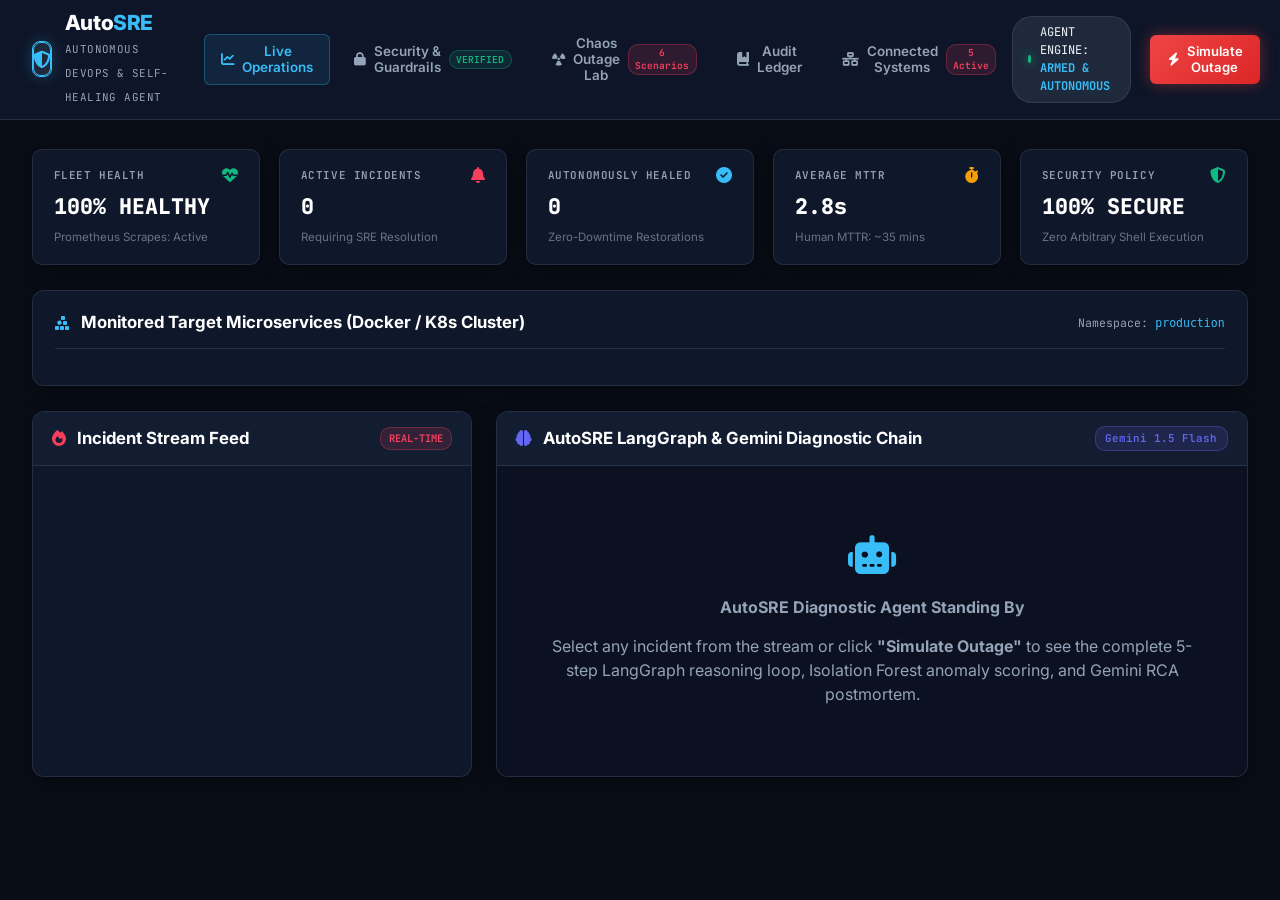
==== commit 1b2adf65: "feat: add Connected Systems console, multi-cloud connectors (AWS EKS, Vercel, GitHub, Prometheus), a" ====
--- a/src/dashboard/index.html
+++ b/src/dashboard/index.html
@@ -47,6 +47,11 @@
                     <i class="fa-solid fa-book-bookmark"></i>
                     <span>Audit Ledger</span>
                 </button>
+                <button class="nav-tab" data-tab="tab-connectors">
+                    <i class="fa-solid fa-network-wired"></i>
+                    <span>Connected Systems</span>
+                    <span class="pill-count" id="nav-connectors-count">5 Active</span>
+                </button>
             </nav>
         </div>
 
@@ -471,6 +476,135 @@
                 </div>
             </section>
         </div>
+
+        <!-- ===================================================================
+             TAB 5: CONNECTED SYSTEMS & DEPLOYED INFRASTRUCTURE VIEW
+             =================================================================== -->
+        <div class="tab-pane" id="tab-connectors">
+            <!-- Connectors Header -->
+            <section class="section-card">
+                <div class="card-header-bar">
+                    <div class="header-title">
+                        <i class="fa-solid fa-network-wired text-cyan"></i>
+                        <div>
+                            <h3>Connected Deployments & Multi-Cloud Infrastructure</h3>
+                            <p class="section-desc">AutoSRE connects to Kubernetes clusters (AWS EKS, GKE, AKS), Serverless (Vercel, Netlify), GitOps (GitHub), and Observability platforms.</p>
+                        </div>
+                    </div>
+                    <button class="btn btn-primary" id="btn-toggle-new-connector">
+                        <i class="fa-solid fa-plus"></i> Connect New System
+                    </button>
+                </div>
+
+                <!-- Connect New System Drawer / Form -->
+                <div class="connector-drawer hidden" id="connector-drawer">
+                    <div class="drawer-header">
+                        <h4><i class="fa-solid fa-link text-cyan"></i> Register New Deployed System</h4>
+                        <button class="btn-icon" id="btn-close-drawer"><i class="fa-solid fa-xmark"></i></button>
+                    </div>
+                    <div class="drawer-grid">
+                        <div class="input-group">
+                            <label>System Provider Type</label>
+                            <select id="new-conn-type" class="form-input">
+                                <option value="KUBERNETES">AWS EKS / Cloud Kubernetes</option>
+                                <option value="VERCEL">Vercel Web App & Serverless</option>
+                                <option value="GITHUB">GitHub CI/CD & GitOps</option>
+                                <option value="PROMETHEUS">Prometheus / Datadog Telemetry</option>
+                                <option value="SLACK">Slack & PagerDuty Alerting</option>
+                            </select>
+                        </div>
+                        <div class="input-group">
+                            <label>Display Name</label>
+                            <input type="text" id="new-conn-name" class="form-input" placeholder="e.g. AWS EKS Production (us-east-1)">
+                        </div>
+                        <div class="input-group">
+                            <label>Target API / Endpoint URL</label>
+                            <input type="text" id="new-conn-url" class="form-input" placeholder="https://eks.us-east-1.amazonaws.com or https://api.vercel.com">
+                        </div>
+                        <div class="input-group">
+                            <label>Environment</label>
+                            <select id="new-conn-env" class="form-input">
+                                <option value="PRODUCTION">Production</option>
+                                <option value="STAGING">Staging</option>
+                                <option value="DEVELOPMENT">Development</option>
+                            </select>
+                        </div>
+                        <div class="input-group">
+                            <label>Authentication Method</label>
+                            <select id="new-conn-auth" class="form-input">
+                                <option value="IAM_ROLE">IAM Role / Workload Identity (IRSA)</option>
+                                <option value="BEARER_TOKEN">API Bearer Token</option>
+                                <option value="KUBECONFIG">Kubeconfig Cluster Certificate</option>
+                                <option value="WEBHOOK_SECRET">HMAC Webhook Secret</option>
+                            </select>
+                        </div>
+                        <div class="input-group">
+                            <label>Credentials / API Secret</label>
+                            <input type="password" id="new-conn-secret" class="form-input" placeholder="Enter bearer token, ARN, or secret key">
+                        </div>
+                    </div>
+                    <div class="drawer-options">
+                        <label class="checkbox-label">
+                            <input type="checkbox" id="new-conn-remediation" checked>
+                            <span>Enable Autonomous Self-Healing Remediation for this system</span>
+                        </label>
+                    </div>
+                    <div class="drawer-actions">
+                        <button class="btn btn-outline" id="btn-test-connection-handshake">
+                            <i class="fa-solid fa-plug-circle-check"></i> Test Connection Handshake
+                        </button>
+                        <button class="btn btn-primary" id="btn-save-connector">
+                            <i class="fa-solid fa-floppy-disk"></i> Save & Connect System
+                        </button>
+                    </div>
+                    <div id="connector-test-feedback" class="test-feedback-box hidden"></div>
+                </div>
+
+                <!-- Connected Systems Cards Grid -->
+                <div class="connected-systems-grid" id="connected-systems-grid">
+                    <div class="loading-placeholder">
+                        <i class="fa-solid fa-circle-notch fa-spin text-cyan"></i>
+                        <span>Loading connected deployed systems...</span>
+                    </div>
+                </div>
+            </section>
+
+            <!-- Multi-System Architectural Reference -->
+            <section class="section-card">
+                <div class="card-header-bar">
+                    <div class="header-title">
+                        <i class="fa-solid fa-circle-nodes text-indigo"></i>
+                        <h3>How AutoSRE Connects Across Hybrid & Cloud Environments</h3>
+                    </div>
+                </div>
+                <div class="arch-connectors-grid">
+                    <div class="arch-box">
+                        <div class="arch-icon"><i class="fa-brands fa-aws text-amber"></i></div>
+                        <h4>AWS EKS & Kubernetes</h4>
+                        <p>Authenticates using AWS IRSA (IAM Roles for Service Accounts) with OIDC federation. Dispatches typed Kubernetes API calls via the official Python client. No SSH or node agents required.</p>
+                        <span class="arch-badge">Zero Static Credentials</span>
+                    </div>
+                    <div class="arch-box">
+                        <div class="arch-icon"><i class="fa-solid fa-triangle-exclamation text-cyan"></i></div>
+                        <h4>Vercel Edge Platform</h4>
+                        <p>Listens for Vercel deployment webhooks. Upon detecting 5xx error spikes or broken edge function builds, AutoSRE executes an atomic production alias rollback in &lt; 3 seconds.</p>
+                        <span class="arch-badge">Instant Rollbacks</span>
+                    </div>
+                    <div class="arch-box">
+                        <div class="arch-icon"><i class="fa-brands fa-github text-white"></i></div>
+                        <h4>GitHub CI/CD & GitOps</h4>
+                        <p>Integrated with repository webhooks. AutoSRE automatically generates markdown postmortems, opens incident GitHub Issues, and can trigger emergency hotfix workflow dispatches.</p>
+                        <span class="arch-badge">Automated Postmortems</span>
+                    </div>
+                    <div class="arch-box">
+                        <div class="arch-icon"><i class="fa-solid fa-chart-line text-emerald"></i></div>
+                        <h4>Prometheus & Observability</h4>
+                        <p>Continuously scrapes PromQL metric endpoints (error rates, P95 latency, pod saturation). Validates closed-loop telemetry recovery post-remediation to confirm system health.</p>
+                        <span class="arch-badge">Closed-Loop Verification</span>
+                    </div>
+                </div>
+            </section>
+        </div>
     </main>
 
     <!-- Outage Simulator Quick Modal -->
--- a/src/dashboard/style.css
+++ b/src/dashboard/style.css
@@ -1143,3 +1143,259 @@
     color: var(--emerald);
     font-size: 1.1rem;
 }
+
+/* ==============================================================================
+   Connected Systems & Infrastructure Styles
+   ============================================================================== */
+.connector-drawer {
+    background: #0D1424;
+    border: 1px solid var(--border-hover);
+    border-radius: 10px;
+    padding: 1.5rem;
+    margin-bottom: 2rem;
+    box-shadow: var(--shadow-glow);
+    animation: fadeIn 0.25s ease-out;
+}
+
+.drawer-header {
+    display: flex;
+    justify-content: space-between;
+    align-items: center;
+    margin-bottom: 1.2rem;
+    padding-bottom: 0.8rem;
+    border-bottom: 1px solid var(--border-subtle);
+}
+
+.drawer-header h4 {
+    font-size: 1rem;
+    color: var(--text-white);
+    display: flex;
+    align-items: center;
+    gap: 0.6rem;
+}
+
+.drawer-grid {
+    display: grid;
+    grid-template-columns: repeat(auto-fit, minmax(260px, 1fr));
+    gap: 1rem;
+    margin-bottom: 1.2rem;
+}
+
+.drawer-options {
+    margin-bottom: 1.2rem;
+}
+
+.checkbox-label {
+    display: flex;
+    align-items: center;
+    gap: 0.6rem;
+    font-size: 0.88rem;
+    color: var(--text-primary);
+    cursor: pointer;
+}
+
+.drawer-actions {
+    display: flex;
+    gap: 1rem;
+}
+
+.test-feedback-box {
+    margin-top: 1rem;
+    padding: 0.9rem 1.2rem;
+    border-radius: 6px;
+    font-size: 0.85rem;
+    font-family: var(--font-mono);
+}
+
+.test-feedback-box.success {
+    background: var(--emerald-bg);
+    border: 1px solid var(--emerald);
+    color: var(--emerald);
+}
+
+.test-feedback-box.error {
+    background: var(--rose-bg);
+    border: 1px solid var(--rose);
+    color: var(--rose);
+}
+
+.connected-systems-grid {
+    display: grid;
+    grid-template-columns: repeat(auto-fit, minmax(320px, 1fr));
+    gap: 1.3rem;
+}
+
+.connector-card {
+    background: var(--bg-card);
+    border: 1px solid var(--border-subtle);
+    border-radius: 10px;
+    padding: 1.3rem;
+    transition: var(--transition);
+    display: flex;
+    flex-direction: column;
+    justify-content: space-between;
+}
+
+.connector-card:hover {
+    border-color: var(--border-hover);
+    transform: translateY(-2px);
+    box-shadow: var(--shadow-glow);
+}
+
+.connector-card-header {
+    display: flex;
+    justify-content: space-between;
+    align-items: flex-start;
+    margin-bottom: 1rem;
+}
+
+.conn-brand-box {
+    display: flex;
+    align-items: center;
+    gap: 0.8rem;
+}
+
+.conn-icon {
+    width: 42px;
+    height: 42px;
+    border-radius: 8px;
+    display: flex;
+    align-items: center;
+    justify-content: center;
+    font-size: 1.3rem;
+    background: #0D1527;
+    border: 1px solid var(--border-subtle);
+}
+
+.conn-title h4 {
+    font-size: 0.95rem;
+    font-weight: 700;
+    color: var(--text-white);
+}
+
+.conn-title span {
+    font-size: 0.76rem;
+    color: var(--text-secondary);
+    font-family: var(--font-mono);
+}
+
+.conn-env-tag {
+    font-size: 0.68rem;
+    padding: 0.2rem 0.6rem;
+    border-radius: 4px;
+    font-weight: 700;
+    letter-spacing: 0.5px;
+    text-transform: uppercase;
+}
+
+.conn-env-tag.production {
+    background: var(--emerald-bg);
+    color: var(--emerald);
+    border: 1px solid rgba(16, 185, 129, 0.3);
+}
+
+.conn-env-tag.staging {
+    background: var(--amber-bg);
+    color: var(--amber);
+    border: 1px solid rgba(245, 158, 11, 0.3);
+}
+
+.connector-card-body {
+    margin-bottom: 1.2rem;
+    display: flex;
+    flex-direction: column;
+    gap: 0.5rem;
+}
+
+.conn-detail-row {
+    display: flex;
+    justify-content: space-between;
+    font-size: 0.78rem;
+    padding: 0.25rem 0;
+    border-bottom: 1px solid rgba(148, 163, 184, 0.08);
+}
+
+.conn-detail-row span.label {
+    color: var(--text-secondary);
+}
+
+.conn-detail-row span.val {
+    color: var(--text-white);
+    font-family: var(--font-mono);
+    max-width: 200px;
+    overflow: hidden;
+    text-overflow: ellipsis;
+    white-space: nowrap;
+}
+
+.connector-card-footer {
+    display: flex;
+    justify-content: space-between;
+    align-items: center;
+    padding-top: 0.9rem;
+    border-top: 1px solid var(--border-subtle);
+}
+
+.conn-remediation-toggle {
+    display: flex;
+    align-items: center;
+    gap: 0.5rem;
+    font-size: 0.76rem;
+    color: var(--text-secondary);
+    cursor: pointer;
+}
+
+.conn-remediation-toggle input {
+    cursor: pointer;
+}
+
+.arch-connectors-grid {
+    display: grid;
+    grid-template-columns: repeat(auto-fit, minmax(240px, 1fr));
+    gap: 1.2rem;
+}
+
+.arch-box {
+    background: #0E1626;
+    border: 1px solid var(--border-subtle);
+    border-radius: 8px;
+    padding: 1.2rem;
+    display: flex;
+    flex-direction: column;
+    justify-content: space-between;
+    transition: var(--transition);
+}
+
+.arch-box:hover {
+    border-color: rgba(99, 102, 241, 0.4);
+}
+
+.arch-icon {
+    font-size: 1.8rem;
+    margin-bottom: 0.8rem;
+}
+
+.arch-box h4 {
+    font-size: 0.92rem;
+    font-weight: 700;
+    color: var(--text-white);
+    margin-bottom: 0.5rem;
+}
+
+.arch-box p {
+    font-size: 0.78rem;
+    color: var(--text-secondary);
+    line-height: 1.45;
+    margin-bottom: 1rem;
+}
+
+.arch-badge {
+    align-self: flex-start;
+    font-size: 0.68rem;
+    padding: 0.2rem 0.55rem;
+    border-radius: 4px;
+    background: var(--indigo-bg);
+    color: #A5B4FC;
+    border: 1px solid rgba(99, 102, 241, 0.3);
+    font-weight: 600;
+}
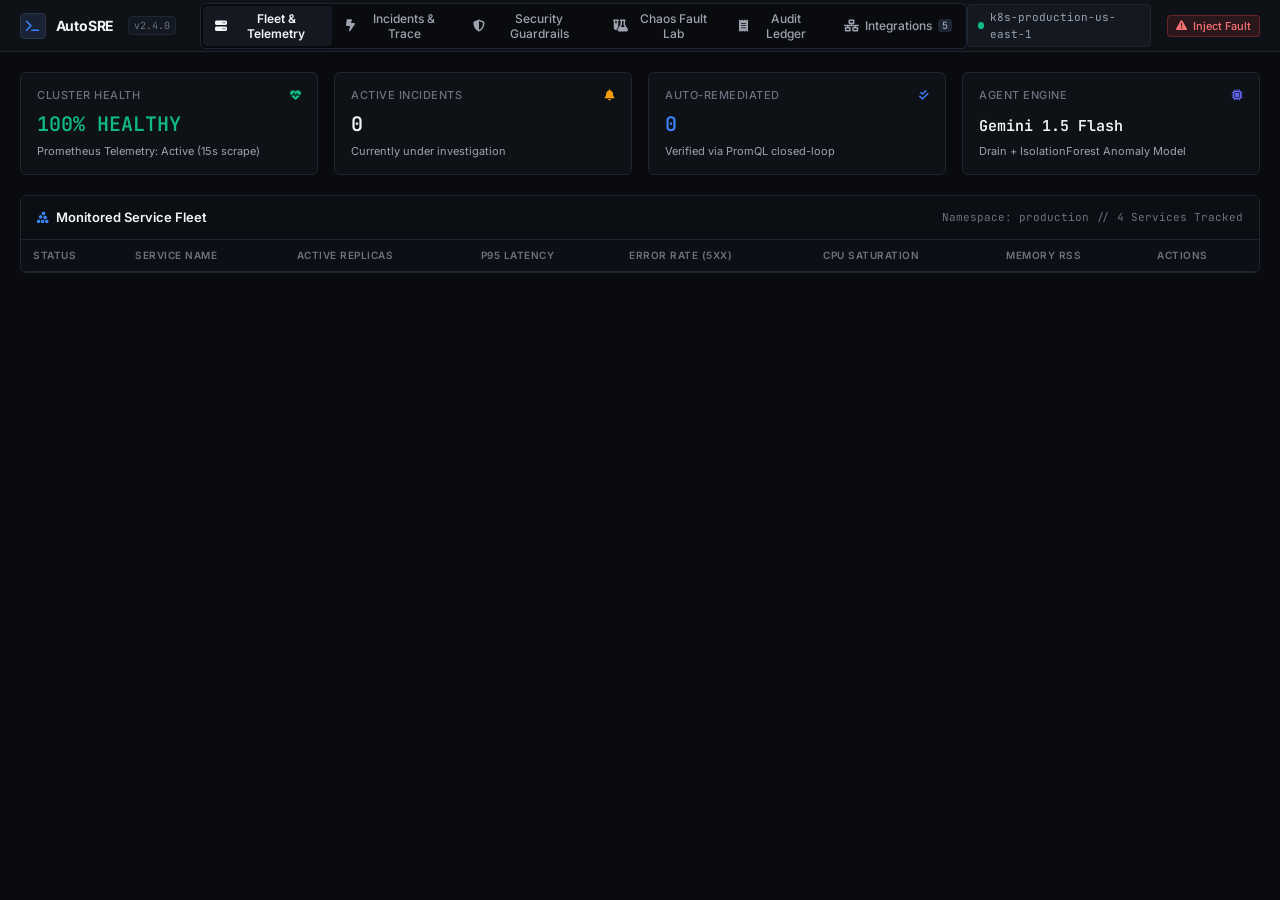
==== commit f5325c22: "feat: complete overhaul of dashboard to human-engineered SRE console inspired by Linear and Datadog" ====
--- a/src/dashboard/index.html
+++ b/src/dashboard/index.html
@@ -3,186 +3,202 @@
 <head>
     <meta charset="UTF-8">
     <meta name="viewport" content="width=device-width, initial-scale=1.0">
-    <title>AutoSRE — Autonomous SRE & DevOps Control Center</title>
-    <!-- Modern High-Readability Fonts -->
+    <title>AutoSRE — Autonomous DevOps & SRE Control Console</title>
+    <!-- Modern High-Density Fonts -->
     <link rel="preconnect" href="https://fonts.googleapis.com">
     <link rel="preconnect" href="https://fonts.gstatic.com" crossorigin>
-    <link href="https://fonts.googleapis.com/css2?family=Inter:wght@300;400;500;600;700;800&family=JetBrains+Mono:wght@400;500;600;700&display=swap" rel="stylesheet">
-    <!-- FontAwesome 6 Icons -->
+    <link href="https://fonts.googleapis.com/css2?family=Inter:wght@400;500;600;700&family=JetBrains+Mono:wght@400;500;600&display=swap" rel="stylesheet">
     <link rel="stylesheet" href="https://cdnjs.cloudflare.com/ajax/libs/font-awesome/6.5.1/css/all.min.css">
     <link rel="stylesheet" href="style.css">
 </head>
 <body>
-    <!-- Top Command Navigation Bar -->
-    <header class="navbar">
-        <div class="nav-left">
-            <div class="brand">
-                <div class="brand-symbol">
+
+    <!-- Top Command Navigation Header -->
+    <header class="top-header">
+        <div class="header-left">
+            <div class="brand-box">
+                <div class="brand-logo-icon">
+                    <i class="fa-solid fa-terminal"></i>
+                </div>
+                <span class="brand-text">AutoSRE</span>
+                <span class="brand-tag">v2.4.0</span>
+            </div>
+
+            <!-- Segmented Linear-Style Tab Control -->
+            <nav class="segmented-nav">
+                <button class="nav-tab-btn active" data-tab="tab-fleet">
+                    <i class="fa-solid fa-server"></i>
+                    <span>Fleet & Telemetry</span>
+                </button>
+                <button class="nav-tab-btn" data-tab="tab-incidents">
+                    <i class="fa-solid fa-bolt-lightning"></i>
+                    <span>Incidents & Trace</span>
+                </button>
+                <button class="nav-tab-btn" data-tab="tab-security">
                     <i class="fa-solid fa-shield-halved"></i>
-                    <span class="pulse-beacon"></span>
-                </div>
-                <div class="brand-titles">
-                    <h1>Auto<span class="brand-accent">SRE</span></h1>
-                    <span class="brand-subtitle">Autonomous DevOps & Self-Healing Agent</span>
-                </div>
-            </div>
-
-            <!-- Navigation Tabs -->
-            <nav class="nav-tabs">
-                <button class="nav-tab active" data-tab="tab-operations">
-                    <i class="fa-solid fa-chart-line"></i>
-                    <span>Live Operations</span>
+                    <span>Security Guardrails</span>
                 </button>
-                <button class="nav-tab" data-tab="tab-security">
-                    <i class="fa-solid fa-lock"></i>
-                    <span>Security & Guardrails</span>
-                    <span class="pill-secure">VERIFIED</span>
+                <button class="nav-tab-btn" data-tab="tab-chaos">
+                    <i class="fa-solid fa-flask-vial"></i>
+                    <span>Chaos Fault Lab</span>
                 </button>
-                <button class="nav-tab" data-tab="tab-chaos">
-                    <i class="fa-solid fa-radiation"></i>
-                    <span>Chaos Outage Lab</span>
-                    <span class="pill-count">6 Scenarios</span>
-                </button>
-                <button class="nav-tab" data-tab="tab-ledger">
-                    <i class="fa-solid fa-book-bookmark"></i>
+                <button class="nav-tab-btn" data-tab="tab-ledger">
+                    <i class="fa-solid fa-receipt"></i>
                     <span>Audit Ledger</span>
                 </button>
-                <button class="nav-tab" data-tab="tab-connectors">
+                <button class="nav-tab-btn" data-tab="tab-connectors">
                     <i class="fa-solid fa-network-wired"></i>
-                    <span>Connected Systems</span>
-                    <span class="pill-count" id="nav-connectors-count">5 Active</span>
+                    <span>Integrations</span>
+                    <span class="badge-pill" id="nav-connectors-count">5</span>
                 </button>
             </nav>
         </div>
 
-        <div class="nav-right">
-            <div class="agent-live-status">
-                <span class="live-dot"></span>
-                <span>AGENT ENGINE: <strong class="text-cyan">ARMED & AUTONOMOUS</strong></span>
-            </div>
-            <button class="btn btn-danger" id="btn-quick-outage">
-                <i class="fa-solid fa-bolt"></i>
-                <span>Simulate Outage</span>
+        <div class="header-right">
+            <div class="cluster-context-pill">
+                <span class="dot-status green" id="cluster-indicator"></span>
+                <span>k8s-production-us-east-1</span>
+            </div>
+            <button class="btn btn-danger btn-xs" id="btn-quick-outage">
+                <i class="fa-solid fa-triangle-exclamation"></i>
+                <span>Inject Fault</span>
             </button>
         </div>
     </header>
 
-    <!-- Global Emergency Outage Banner (Appears when active outage is under remediation) -->
-    <div class="outage-alert-banner hidden" id="outage-alert-banner">
-        <div class="banner-content">
-            <i class="fa-solid fa-triangle-exclamation banner-icon"></i>
+    <!-- Active Outage Alert Bar -->
+    <div class="active-outage-bar hidden" id="outage-alert-banner">
+        <div class="outage-bar-info">
+            <i class="fa-solid fa-circle-exclamation"></i>
             <div>
-                <strong id="banner-title">CRITICAL FAILURE INJECTED: Payment Service Connection Pool Exhausted</strong>
-                <p id="banner-desc">AutoSRE Agent has intercepted the alert, extracted logs, and is running Gemini 1.5 Flash diagnosis & self-healing...</p>
-            </div>
-        </div>
-        <span class="banner-badge">HEALING IN PROGRESS</span>
+                <strong id="banner-title">CRITICAL FAILURE DETECTED</strong>
+                <span id="banner-desc">AutoSRE Agent intercepted alert and is executing self-healing pipeline...</span>
+            </div>
+        </div>
+        <div class="outage-bar-action">
+            <span class="tag-healing">SELF-HEALING ACTIVE</span>
+        </div>
     </div>
 
-    <!-- Main Container Area -->
-    <main class="main-container">
+    <!-- Main Container -->
+    <main class="content-wrapper">
 
         <!-- ===================================================================
-             TAB 1: LIVE OPERATIONS VIEW
+             TAB 1: FLEET & TELEMETRY
              =================================================================== -->
-        <div class="tab-pane active" id="tab-operations">
-            
-            <!-- Fleet Telemetry Overview Stats -->
-            <div class="stats-ribbon">
-                <div class="stat-box">
-                    <div class="stat-top">
-                        <span class="stat-label">FLEET HEALTH</span>
-                        <i class="fa-solid fa-heart-pulse text-emerald"></i>
-                    </div>
-                    <div class="stat-val text-emerald" id="stat-fleet-health">100% HEALTHY</div>
-                    <span class="stat-sub" id="stat-last-sync">Prometheus Scrapes: Active</span>
-                </div>
-
-                <div class="stat-box">
-                    <div class="stat-top">
-                        <span class="stat-label">ACTIVE INCIDENTS</span>
-                        <i class="fa-solid fa-bell text-rose"></i>
-                    </div>
-                    <div class="stat-val" id="stat-active-incidents">0</div>
-                    <span class="stat-sub">Requiring SRE Resolution</span>
-                </div>
-
-                <div class="stat-box">
-                    <div class="stat-top">
-                        <span class="stat-label">AUTONOMOUSLY HEALED</span>
-                        <i class="fa-solid fa-circle-check text-cyan"></i>
-                    </div>
-                    <div class="stat-val text-cyan" id="stat-resolved-incidents">0</div>
-                    <span class="stat-sub">Zero-Downtime Restorations</span>
-                </div>
-
-                <div class="stat-box">
-                    <div class="stat-top">
-                        <span class="stat-label">AVERAGE MTTR</span>
-                        <i class="fa-solid fa-stopwatch text-amber"></i>
-                    </div>
-                    <div class="stat-val text-amber">2.8s</div>
-                    <span class="stat-sub">Human MTTR: ~35 mins</span>
-                </div>
-
-                <div class="stat-box">
-                    <div class="stat-top">
-                        <span class="stat-label">SECURITY POLICY</span>
-                        <i class="fa-solid fa-shield-halved text-emerald"></i>
-                    </div>
-                    <div class="stat-val text-emerald">100% SECURE</div>
-                    <span class="stat-sub">Zero Arbitrary Shell Execution</span>
-                </div>
-            </div>
-
-            <!-- Microservice Fleet Grid -->
-            <section class="section-card">
-                <div class="card-header-bar">
-                    <div class="header-title">
-                        <i class="fa-solid fa-cubes-stacked text-cyan"></i>
-                        <h3>Monitored Target Microservices (Docker / K8s Cluster)</h3>
-                    </div>
-                    <span class="tag-meta">Namespace: <code>production</code></span>
-                </div>
-
-                <div class="fleet-grid" id="fleet-services-grid">
-                    <!-- Populated dynamically by app.js -->
-                </div>
-            </section>
-
-            <!-- Operational Two-Column Split -->
-            <div class="operations-grid">
-                
-                <!-- Left: Incident Stream Feed -->
-                <div class="sub-panel">
-                    <div class="panel-header">
-                        <div class="header-title">
-                            <i class="fa-solid fa-fire text-rose"></i>
-                            <h3>Incident Stream Feed</h3>
-                        </div>
-                        <span class="live-badge">REAL-TIME</span>
-                    </div>
-
-                    <div class="incidents-container" id="incidents-feed-list">
+        <div class="tab-pane active" id="tab-fleet">
+            <!-- KPI Metric Strip -->
+            <div class="kpi-strip">
+                <div class="kpi-card">
+                    <div class="kpi-card-header">
+                        <span>Cluster Health</span>
+                        <i class="fa-solid fa-heart-pulse" style="color: var(--green);"></i>
+                    </div>
+                    <div class="kpi-val" style="color: var(--green);" id="stat-fleet-health">100% HEALTHY</div>
+                    <div class="kpi-sub">Prometheus Telemetry: Active (15s scrape)</div>
+                </div>
+
+                <div class="kpi-card">
+                    <div class="kpi-card-header">
+                        <span>Active Incidents</span>
+                        <i class="fa-solid fa-bell" style="color: var(--amber);"></i>
+                    </div>
+                    <div class="kpi-val" id="stat-active-incidents">0</div>
+                    <div class="kpi-sub">Currently under investigation</div>
+                </div>
+
+                <div class="kpi-card">
+                    <div class="kpi-card-header">
+                        <span>Auto-Remediated</span>
+                        <i class="fa-solid fa-check-double" style="color: var(--blue);"></i>
+                    </div>
+                    <div class="kpi-val" style="color: var(--blue);" id="stat-resolved-incidents">0</div>
+                    <div class="kpi-sub">Verified via PromQL closed-loop</div>
+                </div>
+
+                <div class="kpi-card">
+                    <div class="kpi-card-header">
+                        <span>Agent Engine</span>
+                        <i class="fa-solid fa-microchip" style="color: var(--indigo);"></i>
+                    </div>
+                    <div class="kpi-val" style="font-size: 15px; margin-top: 0.6rem;">Gemini 1.5 Flash</div>
+                    <div class="kpi-sub">Drain + IsolationForest Anomaly Model</div>
+                </div>
+            </div>
+
+            <!-- Monitored Microservice Fleet Table -->
+            <div class="panel">
+                <div class="panel-header-bar">
+                    <div class="panel-title">
+                        <i class="fa-solid fa-cubes-stacked" style="color: var(--blue);"></i>
+                        <span>Monitored Service Fleet</span>
+                    </div>
+                    <div class="panel-meta">Namespace: production // 4 Services Tracked</div>
+                </div>
+
+                <div class="table-responsive">
+                    <table class="dense-table">
+                        <thead>
+                            <tr>
+                                <th>Status</th>
+                                <th>Service Name</th>
+                                <th>Active Replicas</th>
+                                <th>P95 Latency</th>
+                                <th>Error Rate (5xx)</th>
+                                <th>CPU Saturation</th>
+                                <th>Memory RSS</th>
+                                <th>Actions</th>
+                            </tr>
+                        </thead>
+                        <tbody id="fleet-services-table-body">
+                            <!-- Populated dynamically -->
+                        </tbody>
+                    </table>
+                </div>
+            </div>
+
+            <!-- Legacy Fleet Cards Container (Hidden or fallback) -->
+            <div id="fleet-services-grid" style="display: none;"></div>
+        </div>
+
+        <!-- ===================================================================
+             TAB 2: INCIDENTS & REASONING TRACE
+             =================================================================== -->
+        <div class="tab-pane" id="tab-incidents">
+            <div class="split-grid">
+                <!-- Left: Incident Feed -->
+                <div class="panel">
+                    <div class="panel-header-bar">
+                        <div class="panel-title">
+                            <i class="fa-solid fa-list-check" style="color: var(--amber);"></i>
+                            <span>Incident Feed</span>
+                        </div>
+                        <div class="panel-meta">Live Alerts</div>
+                    </div>
+                    <div class="incident-feed-box" id="incidents-feed-list">
                         <!-- Populated dynamically -->
                     </div>
                 </div>
 
-                <!-- Right: LangGraph Agent & Gemini Diagnostic Viewer -->
-                <div class="sub-panel">
-                    <div class="panel-header">
-                        <div class="header-title">
-                            <i class="fa-solid fa-brain text-indigo"></i>
-                            <h3>AutoSRE LangGraph & Gemini Diagnostic Chain</h3>
-                        </div>
-                        <span class="engine-badge">Gemini 1.5 Flash</span>
-                    </div>
-
-                    <div class="reasoning-viewer" id="reasoning-chain-viewer">
-                        <div class="idle-state">
-                            <i class="fa-solid fa-robot idle-icon"></i>
-                            <h4>AutoSRE Diagnostic Agent Standing By</h4>
-                            <p>Select any incident from the stream or click <strong>"Simulate Outage"</strong> to see the complete 5-step LangGraph reasoning loop, Isolation Forest anomaly scoring, and Gemini RCA postmortem.</p>
+                <!-- Right: LangGraph Decision Terminal Trace -->
+                <div class="panel">
+                    <div class="panel-header-bar">
+                        <div class="panel-title">
+                            <i class="fa-solid fa-terminal" style="color: var(--blue);"></i>
+                            <span>AutoSRE Decision & RCA Execution Trace</span>
+                        </div>
+                        <div class="panel-meta">LangGraph + Gemini 1.5 Flash</div>
+                    </div>
+                    <div class="terminal-viewer" id="reasoning-chain-viewer">
+                        <div class="terminal-entry">
+                            <div class="terminal-tag-line">
+                                <span class="terminal-source ingest">SYSTEM</span>
+                                <span>Session idle. Awaiting incident trigger...</span>
+                            </div>
+                            <div class="terminal-text" style="color: var(--text-tertiary);">
+                                Select an incident from the feed or click "Inject Fault" to observe the step-by-step LangGraph closed-loop trace:
+                                Scraper &rarr; ML Anomaly &rarr; RAG Runbook &rarr; Gemini RCA &rarr; Policy Gate &rarr; K8s Exec &rarr; Verification.
+                            </div>
                         </div>
                     </div>
                 </div>
@@ -190,272 +206,252 @@
         </div>
 
         <!-- ===================================================================
-             TAB 2: SECURITY & GUARDRAILS VIEW (HOW IT IS SECURED)
+             TAB 3: SECURITY GUARDRAILS & POLICY GATEKEEPER
              =================================================================== -->
         <div class="tab-pane" id="tab-security">
-            
-            <div class="security-hero-card">
-                <div class="shield-badge-icon">
-                    <i class="fa-solid fa-shield-halved"></i>
-                </div>
-                <div class="security-hero-text">
-                    <h2>Enterprise SRE Security Architecture & Guardrails</h2>
-                    <p>How AutoSRE strictly guarantees that artificial intelligence can never run arbitrary commands, delete production clusters, or compromise cloud credentials.</p>
-                </div>
-                <div class="security-status-tag">
-                    <i class="fa-solid fa-check"></i>
-                    <span>STRICT SANDBOX ACTIVE</span>
-                </div>
-            </div>
-
-            <!-- The 5 Security Pillars Grid -->
-            <div class="security-pillars-grid">
-                
-                <div class="security-card">
-                    <div class="sec-card-header">
-                        <i class="fa-solid fa-ban text-rose"></i>
-                        <h4>1. Zero Arbitrary Shell Execution</h4>
-                    </div>
-                    <p>The AI Agent is <strong>physically blocked</strong> from running shell interpreters. Calls to <code>os.system</code>, <code>subprocess</code>, <code>sh</code>, or <code>bash</code> are forbidden by design.</p>
-                    <div class="sec-code-pill blocked">
-                        <i class="fa-solid fa-circle-xmark"></i>
-                        <code>rm -rf / || bash -i >& /dev/tcp/... [BLOCKED]</code>
-                    </div>
-                </div>
-
-                <div class="security-card">
-                    <div class="sec-card-header">
-                        <i class="fa-solid fa-list-check text-cyan"></i>
-                        <h4>2. Strict Action Allowlisting</h4>
-                    </div>
-                    <p>All remediation actions proposed by Gemini pass through the <code>PolicyGatekeeper</code> allowlist. Only 3 safe idempotent actions are permitted.</p>
-                    <div class="sec-code-pill allowed">
-                        <i class="fa-solid fa-circle-check"></i>
-                        <code>restart_deployment, scale_deployment, rollback [ALLOWED]</code>
-                    </div>
-                </div>
-
-                <div class="security-card">
-                    <div class="sec-card-header">
-                        <i class="fa-solid fa-user-shield text-amber"></i>
-                        <h4>3. Human-in-the-Loop Gateway</h4>
-                    </div>
-                    <p>Protected components (such as core payment databases and authentication vaults) require a human operator's cryptographic signature before any modification.</p>
-                    <div class="sec-code-pill warning">
-                        <i class="fa-solid fa-key"></i>
-                        <code>auth-database, core-ledger [HUMAN SIGN-OFF REQ]</code>
-                    </div>
-                </div>
-
-                <div class="security-card">
-                    <div class="sec-card-header">
-                        <i class="fa-solid fa-maximize text-indigo"></i>
-                        <h4>4. Blast Radius Bounds Limiter</h4>
-                    </div>
-                    <p>Mathematical boundaries prevent runaway scaling or denial of service. Minimum replicas are clamped to 1, maximum to 10, with cooldown timers.</p>
-                    <div class="sec-code-pill info">
-                        <i class="fa-solid fa-ruler-combined"></i>
-                        <code>Scale bounds: 1 &le; replicas &le; 10 [ENFORCED]</code>
-                    </div>
-                </div>
-
-                <div class="security-card">
-                    <div class="sec-card-header">
-                        <i class="fa-solid fa-book-journal-whills text-emerald"></i>
-                        <h4>5. Immutable Audit Trail</h4>
-                    </div>
-                    <p>Every single observation, prompt, diagnosis, and cluster modification is logged to an immutable SQLite database for SOC 2 and ISO 27001 compliance.</p>
-                    <div class="sec-code-pill allowed">
-                        <i class="fa-solid fa-database"></i>
-                        <code>SQLite Audit Ledger [TAMPER-EVIDENT]</code>
-                    </div>
-                </div>
-
-                <div class="security-card">
-                    <div class="sec-card-header">
-                        <i class="fa-solid fa-eye text-cyan"></i>
-                        <h4>6. Closed-Loop Telemetry Verification</h4>
-                    </div>
-                    <p>The agent never assumes a fix worked. It waits 30 seconds post-remediation and verifies that p95 latency &lt; 500ms and error rate &lt; 1% before closing incidents.</p>
-                    <div class="sec-code-pill allowed">
-                        <i class="fa-solid fa-rotate"></i>
-                        <code>Telemetry Verification Gate [AUTOMATED]</code>
-                    </div>
-                </div>
-            </div>
-
-            <!-- Interactive Live Policy Gatekeeper Tester -->
-            <section class="section-card">
-                <div class="card-header-bar">
-                    <div class="header-title">
-                        <i class="fa-solid fa-terminal text-cyan"></i>
-                        <h3>Interactive SRE Policy Gatekeeper Simulator</h3>
-                    </div>
-                    <span class="tag-meta">Test Command Permissions Live</span>
-                </div>
-                <div class="policy-simulator-box">
-                    <p class="sim-intro">Enter any infrastructure command or select a preset to see how the AutoSRE Policy Gatekeeper evaluates safety:</p>
-                    
-                    <div class="preset-buttons">
-                        <button class="btn btn-outline" onclick="testSecurityPolicy('restart_deployment', 'payment-service', 0)">Test: restart_deployment (Payment)</button>
-                        <button class="btn btn-outline" onclick="testSecurityPolicy('scale_deployment', 'order-service', 4)">Test: scale_deployment to 4</button>
-                        <button class="btn btn-outline" onclick="testSecurityPolicy('scale_deployment', 'payment-service', 100)">Test: scale_deployment to 100 (Out of Bounds)</button>
-                        <button class="btn btn-outline" onclick="testSecurityPolicy('delete_namespace', 'production', 0)">Test: delete_namespace production</button>
-                        <button class="btn btn-outline" onclick="testSecurityPolicy('restart_deployment', 'auth-database', 0)">Test: restart auth-database (Protected)</button>
-                    </div>
-
-                    <div class="policy-test-result" id="policy-test-result">
-                        <span class="result-placeholder">Click any button above to test the security validator.</span>
-                    </div>
-                </div>
-            </section>
+            <div class="security-grid">
+                <!-- Security Matrix -->
+                <div class="panel">
+                    <div class="panel-header-bar">
+                        <div class="panel-title">
+                            <i class="fa-solid fa-lock" style="color: var(--green);"></i>
+                            <span>SRE Policy Gatekeeper Rules</span>
+                        </div>
+                        <div class="panel-meta">Strict Allowlist Enforced</div>
+                    </div>
+                    <div class="table-responsive">
+                        <table class="dense-table">
+                            <thead>
+                                <tr>
+                                    <th>Operation</th>
+                                    <th>Permission</th>
+                                    <th>Boundary Constraints</th>
+                                    <th>Enforcement Type</th>
+                                </tr>
+                            </thead>
+                            <tbody>
+                                <tr>
+                                    <td><code>scale_deployment</code></td>
+                                    <td><span class="status-badge healthy">PERMITTED</span></td>
+                                    <td>1 &le; replicas &le; 10</td>
+                                    <td>Automatic execution</td>
+                                </tr>
+                                <tr>
+                                    <td><code>restart_deployment</code></td>
+                                    <td><span class="status-badge healthy">PERMITTED</span></td>
+                                    <td>Cooldown: 30s between restarts</td>
+                                    <td>Automatic execution</td>
+                                </tr>
+                                <tr>
+                                    <td><code>rollback_deployment</code></td>
+                                    <td><span class="status-badge healthy">PERMITTED</span></td>
+                                    <td>Previous verified revision only</td>
+                                    <td>Automatic execution</td>
+                                </tr>
+                                <tr>
+                                    <td><code>delete_namespace</code></td>
+                                    <td><span class="status-badge critical">HARD BLOCKED</span></td>
+                                    <td>Forbidden under all conditions</td>
+                                    <td>Zero-privilege reject</td>
+                                </tr>
+                                <tr>
+                                    <td><code>exec_shell / bash</code></td>
+                                    <td><span class="status-badge critical">HARD BLOCKED</span></td>
+                                    <td>No arbitrary command execution</td>
+                                    <td>Typed SDK API only</td>
+                                </tr>
+                                <tr>
+                                    <td><code>drop_database</code></td>
+                                    <td><span class="status-badge critical">HARD BLOCKED</span></td>
+                                    <td>Data destruction barrier</td>
+                                    <td>Zero-privilege reject</td>
+                                </tr>
+                            </tbody>
+                        </table>
+                    </div>
+                </div>
+
+                <!-- Live Policy Simulator Sandbox -->
+                <div class="sandbox-box">
+                    <div class="panel-title" style="margin-bottom: 0.75rem;">
+                        <i class="fa-solid fa-vial-circle-check" style="color: var(--blue);"></i>
+                        <span>Policy Gatekeeper Sandbox Simulator</span>
+                    </div>
+                    <p style="font-size: 12px; color: var(--text-secondary); margin-bottom: 1rem;">
+                        Test proposed agent commands against the runtime PolicyGatekeeper to verify boundary enforcement.
+                    </p>
+
+                    <div class="form-row">
+                        <label>Proposed Action Type</label>
+                        <select id="sim-action" class="form-control">
+                            <option value="restart_deployment">restart_deployment (Standard Rolling Restart)</option>
+                            <option value="scale_deployment">scale_deployment (Horizontal Scaling)</option>
+                            <option value="rollback_deployment">rollback_deployment (Revert Revision)</option>
+                            <option value="delete_namespace">delete_namespace (Malicious/Destructive Action)</option>
+                            <option value="exec_shell">exec_shell / bash (Arbitrary Shell Command)</option>
+                            <option value="drop_database">drop_database (Data Loss Vector)</option>
+                        </select>
+                    </div>
+
+                    <div class="form-row">
+                        <label>Target Resource / Service</label>
+                        <select id="sim-service" class="form-control">
+                            <option value="payment-service">payment-service (Standard Microservice)</option>
+                            <option value="order-service">order-service (Standard Microservice)</option>
+                            <option value="auth-database">auth-database (Protected Resource - Requires Human Sign-Off)</option>
+                            <option value="core-ledger">core-ledger (Protected Resource - Requires Human Sign-Off)</option>
+                            <option value="kube-system">kube-system (Protected System Namespace)</option>
+                        </select>
+                    </div>
+
+                    <div class="form-row">
+                        <label>Replica Parameter (for scale_deployment)</label>
+                        <input type="number" id="sim-replicas" class="form-control" value="4" min="0" max="1000">
+                    </div>
+
+                    <button class="btn btn-primary" id="btn-test-policy" style="margin-top: 6px;">
+                        <i class="fa-solid fa-play"></i> Evaluate Policy Gate
+                    </button>
+
+                    <div id="policy-test-result" class="policy-verdict-box" style="display: none;"></div>
+                </div>
+            </div>
         </div>
 
         <!-- ===================================================================
-             TAB 3: CHAOS OUTAGE LAB (MORE OUTAGES TO TEST)
+             TAB 4: CHAOS FAULT INJECTION LAB
              =================================================================== -->
         <div class="tab-pane" id="tab-chaos">
-            
-            <div class="chaos-hero">
-                <div class="chaos-hero-text">
-                    <h2>Chaos Engineering & Outage Simulation Lab</h2>
-                    <p>Simulate 6 realistic cloud failure scenarios to observe AutoSRE's autonomous detection, RAG runbook lookup, Gemini diagnosis, and closed-loop self-healing.</p>
-                </div>
-            </div>
-
-            <div class="chaos-cards-grid">
-                
-                <!-- Outage 1 -->
-                <div class="outage-scenario-card">
-                    <div class="scenario-icon-box red-glow">
-                        <i class="fa-solid fa-database text-rose"></i>
-                    </div>
-                    <div class="scenario-info">
-                        <span class="scenario-target">Target: <code>payment-service</code></span>
-                        <h4>1. Database Connection Pool Exhaustion</h4>
-                        <p>Simulates a traffic spike where workers fail to release database connections, causing cascading HTTP 503 Service Unavailable errors.</p>
-                        <div class="scenario-meta">
-                            <span>Symptom: <code>503 Unavailable</code></span>
-                            <span>Expected Fix: <code>Restart + Scale</code></span>
-                        </div>
-                    </div>
-                    <button class="btn btn-danger" onclick="triggerOutageScenario('payment-service', 'DatabaseConnectionPoolExhausted', 'CRITICAL')">
-                        <i class="fa-solid fa-play"></i> Run Outage
-                    </button>
-                </div>
-
-                <!-- Outage 2 -->
-                <div class="outage-scenario-card">
-                    <div class="scenario-icon-box amber-glow">
-                        <i class="fa-solid fa-memory text-amber"></i>
-                    </div>
-                    <div class="scenario-info">
-                        <span class="scenario-target">Target: <code>user-service</code></span>
-                        <h4>2. OOMKilled Memory Leak Cascade</h4>
-                        <p>Simulates a runaway memory buffer leak in the user profile pipeline that triggers Linux cgroup memory exhaustion and exit code 137.</p>
-                        <div class="scenario-meta">
-                            <span>Symptom: <code>OOMKilled (137)</code></span>
-                            <span>Expected Fix: <code>Rolling Restart</code></span>
-                        </div>
-                    </div>
-                    <button class="btn btn-danger" onclick="triggerOutageScenario('user-service', 'OOMKilledMemorySaturation', 'CRITICAL')">
-                        <i class="fa-solid fa-play"></i> Run Outage
-                    </button>
-                </div>
-
-                <!-- Outage 3 -->
-                <div class="outage-scenario-card">
-                    <div class="scenario-icon-box blue-glow">
-                        <i class="fa-solid fa-hourglass-end text-cyan"></i>
-                    </div>
-                    <div class="scenario-info">
-                        <span class="scenario-target">Target: <code>order-service</code></span>
-                        <h4>3. Downstream 504 Gateway Timeout Cascade</h4>
-                        <p>Simulates 4500ms delay in the payment backend that causes upstream order placement requests to timeout and back up worker queues.</p>
-                        <div class="scenario-meta">
-                            <span>Symptom: <code>P95 Latency > 4500ms</code></span>
-                            <span>Expected Fix: <code>Scale Dependency</code></span>
-                        </div>
-                    </div>
-                    <button class="btn btn-danger" onclick="triggerOutageScenario('order-service', 'DownstreamTimeoutCascade', 'HIGH')">
-                        <i class="fa-solid fa-play"></i> Run Outage
-                    </button>
-                </div>
-
-                <!-- Outage 4 -->
-                <div class="outage-scenario-card">
-                    <div class="scenario-icon-box purple-glow">
-                        <i class="fa-solid fa-rotate-left text-indigo"></i>
-                    </div>
-                    <div class="scenario-info">
-                        <span class="scenario-target">Target: <code>notification-service</code></span>
-                        <h4>4. CrashLoopBackOff & Failed Readiness Probe</h4>
-                        <p>Simulates container startup crash where readiness probes continuously fail, preventing the pod from entering the service routing table.</p>
-                        <div class="scenario-meta">
-                            <span>Symptom: <code>CrashLoopBackOff</code></span>
-                            <span>Expected Fix: <code>Rollback Deployment</code></span>
-                        </div>
-                    </div>
-                    <button class="btn btn-danger" onclick="triggerOutageScenario('notification-service', 'CrashLoopBackOffReadinessFailure', 'CRITICAL')">
-                        <i class="fa-solid fa-play"></i> Run Outage
-                    </button>
-                </div>
-
-                <!-- Outage 5 -->
-                <div class="outage-scenario-card">
-                    <div class="scenario-icon-box amber-glow">
-                        <i class="fa-solid fa-microchip text-amber"></i>
-                    </div>
-                    <div class="scenario-info">
-                        <span class="scenario-target">Target: <code>payment-service</code></span>
-                        <h4>5. CPU Saturation & Thread Deadlock</h4>
-                        <p>Simulates compute starvation reaching 98% CPU saturation, causing asynchronous task delays and elevated queuing latency.</p>
-                        <div class="scenario-meta">
-                            <span>Symptom: <code>CPU Saturation 98%</code></span>
-                            <span>Expected Fix: <code>Scale Replicas (x3)</code></span>
-                        </div>
-                    </div>
-                    <button class="btn btn-danger" onclick="triggerOutageScenario('payment-service', 'CPUSaturationThreadStarvation', 'HIGH')">
-                        <i class="fa-solid fa-play"></i> Run Outage
-                    </button>
-                </div>
-
-                <!-- Outage 6 -->
-                <div class="outage-scenario-card">
-                    <div class="scenario-icon-box cyan-glow">
-                        <i class="fa-brands fa-github text-cyan"></i>
-                    </div>
-                    <div class="scenario-info">
-                        <span class="scenario-target">Target: <code>github-vercel-app</code></span>
-                        <h4>6. Vercel Serverless Function Timeout</h4>
-                        <p>Simulates a breaking commit on GitHub that causes a Vercel serverless edge function invocation to timeout and crash.</p>
-                        <div class="scenario-meta">
-                            <span>Symptom: <code>FUNCTION_INVOCATION_TIMEOUT</code></span>
-                            <span>Expected Fix: <code>Instant Rollback + Issue</code></span>
-                        </div>
-                    </div>
-                    <button class="btn btn-danger" onclick="triggerOutageScenario('order-service', 'VercelServerlessTimeoutCrash', 'CRITICAL')">
-                        <i class="fa-solid fa-play"></i> Run Outage
-                    </button>
+            <div class="panel">
+                <div class="panel-header-bar">
+                    <div class="panel-title">
+                        <i class="fa-solid fa-flask-vial" style="color: var(--amber);"></i>
+                        <span>Chaos Engineering Scenarios</span>
+                    </div>
+                    <div class="panel-meta">Synthetic Failure Injection Suite</div>
+                </div>
+                <div style="padding: 1rem;">
+                    <div class="chaos-scenario-grid">
+                        <!-- Scenario 1 -->
+                        <div class="chaos-card">
+                            <div class="chaos-card-top">
+                                <span class="chaos-card-title">1. DB Connection Pool Exhaustion</span>
+                                <span class="status-badge critical">CRITICAL</span>
+                            </div>
+                            <p class="chaos-card-desc">Simulates PostgreSQL connection timeout acquiring worker thread, resulting in HTTP 500 error cascade.</p>
+                            <div class="chaos-card-meta">
+                                <div>Target: <code>payment-service</code></div>
+                                <div>Symptom: <code>500 Internal Server Error (85% fail)</code></div>
+                                <div>Remediation: <code>Drain Pool + Rolling Restart</code></div>
+                            </div>
+                            <button class="btn btn-danger btn-xs" onclick="triggerOutageScenario('payment-service', 'DatabaseConnectionPoolExhausted', 'CRITICAL')">
+                                <i class="fa-solid fa-bolt"></i> Inject Failure
+                            </button>
+                        </div>
+
+                        <!-- Scenario 2 -->
+                        <div class="chaos-card">
+                            <div class="chaos-card-top">
+                                <span class="chaos-card-title">2. Memory Saturation (OOMKilled)</span>
+                                <span class="status-badge critical">CRITICAL</span>
+                            </div>
+                            <p class="chaos-card-desc">Simulates unbounded heap accumulation exceeding 512MB limit, causing Linux cgroup OOM termination (exit 137).</p>
+                            <div class="chaos-card-meta">
+                                <div>Target: <code>user-service</code></div>
+                                <div>Symptom: <code>OOMKilled (Exit Code 137)</code></div>
+                                <div>Remediation: <code>Pod Restart + Heap Dump Capture</code></div>
+                            </div>
+                            <button class="btn btn-danger btn-xs" onclick="triggerOutageScenario('user-service', 'OOMKilledMemorySaturation', 'CRITICAL')">
+                                <i class="fa-solid fa-bolt"></i> Inject Failure
+                            </button>
+                        </div>
+
+                        <!-- Scenario 3 -->
+                        <div class="chaos-card">
+                            <div class="chaos-card-top">
+                                <span class="chaos-card-title">3. Cascading Gateway Timeout (504)</span>
+                                <span class="status-badge warning">HIGH</span>
+                            </div>
+                            <p class="chaos-card-desc">Simulates 4,500ms upstream latency bottleneck propagating across downstream dependency calls.</p>
+                            <div class="chaos-card-meta">
+                                <div>Target: <code>order-service</code></div>
+                                <div>Symptom: <code>HTTP 504 Gateway Timeout</code></div>
+                                <div>Remediation: <code>Circuit Breaker + Rollback</code></div>
+                            </div>
+                            <button class="btn btn-danger btn-xs" onclick="triggerOutageScenario('order-service', 'DownstreamTimeoutCascade', 'HIGH')">
+                                <i class="fa-solid fa-bolt"></i> Inject Failure
+                            </button>
+                        </div>
+
+                        <!-- Scenario 4 -->
+                        <div class="chaos-card">
+                            <div class="chaos-card-top">
+                                <span class="chaos-card-title">4. Probe CrashLoopBackOff</span>
+                                <span class="status-badge critical">CRITICAL</span>
+                            </div>
+                            <p class="chaos-card-desc">Simulates a broken liveness probe path causing container to restart continuously every 15s.</p>
+                            <div class="chaos-card-meta">
+                                <div>Target: <code>notification-service</code></div>
+                                <div>Symptom: <code>CrashLoopBackOff (Unhealthy Probe)</code></div>
+                                <div>Remediation: <code>Revert Manifest to Stable Revision</code></div>
+                            </div>
+                            <button class="btn btn-danger btn-xs" onclick="triggerOutageScenario('notification-service', 'CrashLoopBackOffReadinessFailure', 'CRITICAL')">
+                                <i class="fa-solid fa-bolt"></i> Inject Failure
+                            </button>
+                        </div>
+
+                        <!-- Scenario 5 -->
+                        <div class="chaos-card">
+                            <div class="chaos-card-top">
+                                <span class="chaos-card-title">5. CPU Saturation Traffic Burst</span>
+                                <span class="status-badge warning">HIGH</span>
+                            </div>
+                            <p class="chaos-card-desc">Simulates 10,000 req/s flash surge pushing compute cores to 98% saturation with worker queue pileups.</p>
+                            <div class="chaos-card-meta">
+                                <div>Target: <code>payment-service</code></div>
+                                <div>Symptom: <code>CPU 98% // Thread Starvation</code></div>
+                                <div>Remediation: <code>Horizontal Pod Scaling (Replicas x3)</code></div>
+                            </div>
+                            <button class="btn btn-danger btn-xs" onclick="triggerOutageScenario('payment-service', 'CPUSaturationThreadStarvation', 'HIGH')">
+                                <i class="fa-solid fa-bolt"></i> Inject Failure
+                            </button>
+                        </div>
+
+                        <!-- Scenario 6 -->
+                        <div class="chaos-card">
+                            <div class="chaos-card-top">
+                                <span class="chaos-card-title">6. Vercel Serverless Function Crash</span>
+                                <span class="status-badge critical">CRITICAL</span>
+                            </div>
+                            <p class="chaos-card-desc">Simulates unhandled exception in Vercel edge runtime causing HTTP 500 error storm on public frontend.</p>
+                            <div class="chaos-card-meta">
+                                <div>Target: <code>vercel-edge-app</code></div>
+                                <div>Symptom: <code>FUNCTION_INVOCATION_FAILED (500)</code></div>
+                                <div>Remediation: <code>Instant Deployment Alias Rollback</code></div>
+                            </div>
+                            <button class="btn btn-danger btn-xs" onclick="triggerOutageScenario('order-service', 'VercelServerlessTimeoutCrash', 'CRITICAL')">
+                                <i class="fa-solid fa-bolt"></i> Inject Failure
+                            </button>
+                        </div>
+                    </div>
                 </div>
             </div>
         </div>
 
         <!-- ===================================================================
-             TAB 4: IMMUTABLE AUDIT LEDGER VIEW
+             TAB 5: IMMUTABLE AUDIT LEDGER
              =================================================================== -->
         <div class="tab-pane" id="tab-ledger">
-            <section class="section-card">
-                <div class="card-header-bar">
-                    <div class="header-title">
-                        <i class="fa-solid fa-book-bookmark text-cyan"></i>
-                        <h3>Immutable SRE Action & Security Audit Ledger</h3>
-                    </div>
-                    <span class="tag-meta">Cryptographically Verified SQLite Database</span>
-                </div>
-
-                <div class="table-container">
-                    <table class="data-table">
+            <div class="panel">
+                <div class="panel-header-bar">
+                    <div class="panel-title">
+                        <i class="fa-solid fa-receipt" style="color: var(--blue);"></i>
+                        <span>Cryptographic SRE Action & Security Audit Ledger</span>
+                    </div>
+                    <div class="panel-meta">Immutable SQLite Storage</div>
+                </div>
+                <div class="table-responsive">
+                    <table class="dense-table">
                         <thead>
                             <tr>
                                 <th>Timestamp</th>
@@ -463,212 +459,138 @@
                                 <th>Action Type</th>
                                 <th>Target Service</th>
                                 <th>Operator</th>
-                                <th>Policy Gate Result</th>
-                                <th>Details</th>
+                                <th>Gate Result</th>
+                                <th>Execution Details</th>
                             </tr>
                         </thead>
                         <tbody id="full-audit-table-body">
                             <tr>
-                                <td colspan="7" class="empty-cell">Loading audit records...</td>
+                                <td colspan="7" style="text-align: center; color: var(--text-tertiary);">Loading ledger entries...</td>
                             </tr>
                         </tbody>
                     </table>
                 </div>
-            </section>
+            </div>
         </div>
 
         <!-- ===================================================================
-             TAB 5: CONNECTED SYSTEMS & DEPLOYED INFRASTRUCTURE VIEW
+             TAB 6: CONNECTED SYSTEMS & INTEGRATIONS
              =================================================================== -->
         <div class="tab-pane" id="tab-connectors">
-            <!-- Connectors Header -->
-            <section class="section-card">
-                <div class="card-header-bar">
-                    <div class="header-title">
-                        <i class="fa-solid fa-network-wired text-cyan"></i>
-                        <div>
-                            <h3>Connected Deployments & Multi-Cloud Infrastructure</h3>
-                            <p class="section-desc">AutoSRE connects to Kubernetes clusters (AWS EKS, GKE, AKS), Serverless (Vercel, Netlify), GitOps (GitHub), and Observability platforms.</p>
-                        </div>
-                    </div>
-                    <button class="btn btn-primary" id="btn-toggle-new-connector">
+            <div class="panel">
+                <div class="panel-header-bar">
+                    <div class="panel-title">
+                        <i class="fa-solid fa-network-wired" style="color: var(--blue);"></i>
+                        <span>Multi-Cloud Deployment Connectors</span>
+                    </div>
+                    <button class="btn btn-secondary btn-xs" id="btn-toggle-new-connector">
                         <i class="fa-solid fa-plus"></i> Connect New System
                     </button>
                 </div>
 
-                <!-- Connect New System Drawer / Form -->
-                <div class="connector-drawer hidden" id="connector-drawer">
-                    <div class="drawer-header">
-                        <h4><i class="fa-solid fa-link text-cyan"></i> Register New Deployed System</h4>
-                        <button class="btn-icon" id="btn-close-drawer"><i class="fa-solid fa-xmark"></i></button>
-                    </div>
-                    <div class="drawer-grid">
-                        <div class="input-group">
-                            <label>System Provider Type</label>
-                            <select id="new-conn-type" class="form-input">
-                                <option value="KUBERNETES">AWS EKS / Cloud Kubernetes</option>
-                                <option value="VERCEL">Vercel Web App & Serverless</option>
+                <!-- Registration Drawer -->
+                <div id="connector-drawer" class="hidden" style="background: var(--bg-card); border-bottom: 1px solid var(--border-subtle); padding: 1rem;">
+                    <div style="font-weight: 600; font-size: 13px; margin-bottom: 0.75rem;">Register External Infrastructure System</div>
+                    <div style="display: grid; grid-template-columns: repeat(auto-fit, minmax(220px, 1fr)); gap: 10px; margin-bottom: 10px;">
+                        <div class="form-row">
+                            <label>Provider Type</label>
+                            <select id="new-conn-type" class="form-control">
+                                <option value="KUBERNETES">AWS EKS / Kubernetes</option>
+                                <option value="VERCEL">Vercel Web Platform</option>
                                 <option value="GITHUB">GitHub CI/CD & GitOps</option>
-                                <option value="PROMETHEUS">Prometheus / Datadog Telemetry</option>
-                                <option value="SLACK">Slack & PagerDuty Alerting</option>
+                                <option value="PROMETHEUS">Prometheus Telemetry</option>
+                                <option value="SLACK">Slack & PagerDuty</option>
                             </select>
                         </div>
-                        <div class="input-group">
+                        <div class="form-row">
                             <label>Display Name</label>
-                            <input type="text" id="new-conn-name" class="form-input" placeholder="e.g. AWS EKS Production (us-east-1)">
-                        </div>
-                        <div class="input-group">
-                            <label>Target API / Endpoint URL</label>
-                            <input type="text" id="new-conn-url" class="form-input" placeholder="https://eks.us-east-1.amazonaws.com or https://api.vercel.com">
-                        </div>
-                        <div class="input-group">
+                            <input type="text" id="new-conn-name" class="form-control" placeholder="e.g. AWS EKS Production">
+                        </div>
+                        <div class="form-row">
+                            <label>Endpoint URL</label>
+                            <input type="text" id="new-conn-url" class="form-control" placeholder="https://eks.us-east-1.amazonaws.com">
+                        </div>
+                        <div class="form-row">
                             <label>Environment</label>
-                            <select id="new-conn-env" class="form-input">
+                            <select id="new-conn-env" class="form-control">
                                 <option value="PRODUCTION">Production</option>
                                 <option value="STAGING">Staging</option>
                                 <option value="DEVELOPMENT">Development</option>
                             </select>
                         </div>
-                        <div class="input-group">
-                            <label>Authentication Method</label>
-                            <select id="new-conn-auth" class="form-input">
-                                <option value="IAM_ROLE">IAM Role / Workload Identity (IRSA)</option>
+                        <div class="form-row">
+                            <label>Authentication Standard</label>
+                            <select id="new-conn-auth" class="form-control">
+                                <option value="IAM_ROLE">IAM Role (IRSA / Workload Identity)</option>
                                 <option value="BEARER_TOKEN">API Bearer Token</option>
-                                <option value="KUBECONFIG">Kubeconfig Cluster Certificate</option>
+                                <option value="KUBECONFIG">Kubeconfig Cluster Cert</option>
                                 <option value="WEBHOOK_SECRET">HMAC Webhook Secret</option>
                             </select>
                         </div>
-                        <div class="input-group">
-                            <label>Credentials / API Secret</label>
-                            <input type="password" id="new-conn-secret" class="form-input" placeholder="Enter bearer token, ARN, or secret key">
-                        </div>
-                    </div>
-                    <div class="drawer-options">
-                        <label class="checkbox-label">
-                            <input type="checkbox" id="new-conn-remediation" checked>
-                            <span>Enable Autonomous Self-Healing Remediation for this system</span>
-                        </label>
-                    </div>
-                    <div class="drawer-actions">
-                        <button class="btn btn-outline" id="btn-test-connection-handshake">
-                            <i class="fa-solid fa-plug-circle-check"></i> Test Connection Handshake
+                    </div>
+                    <div style="display: flex; gap: 8px;">
+                        <button class="btn btn-outline btn-xs" id="btn-test-connection-handshake">
+                            <i class="fa-solid fa-plug"></i> Test Handshake
                         </button>
-                        <button class="btn btn-primary" id="btn-save-connector">
-                            <i class="fa-solid fa-floppy-disk"></i> Save & Connect System
+                        <button class="btn btn-primary btn-xs" id="btn-save-connector">
+                            <i class="fa-solid fa-check"></i> Save & Connect
                         </button>
                     </div>
-                    <div id="connector-test-feedback" class="test-feedback-box hidden"></div>
-                </div>
-
-                <!-- Connected Systems Cards Grid -->
-                <div class="connected-systems-grid" id="connected-systems-grid">
-                    <div class="loading-placeholder">
-                        <i class="fa-solid fa-circle-notch fa-spin text-cyan"></i>
-                        <span>Loading connected deployed systems...</span>
-                    </div>
-                </div>
-            </section>
-
-            <!-- Multi-System Architectural Reference -->
-            <section class="section-card">
-                <div class="card-header-bar">
-                    <div class="header-title">
-                        <i class="fa-solid fa-circle-nodes text-indigo"></i>
-                        <h3>How AutoSRE Connects Across Hybrid & Cloud Environments</h3>
-                    </div>
-                </div>
-                <div class="arch-connectors-grid">
-                    <div class="arch-box">
-                        <div class="arch-icon"><i class="fa-brands fa-aws text-amber"></i></div>
-                        <h4>AWS EKS & Kubernetes</h4>
-                        <p>Authenticates using AWS IRSA (IAM Roles for Service Accounts) with OIDC federation. Dispatches typed Kubernetes API calls via the official Python client. No SSH or node agents required.</p>
-                        <span class="arch-badge">Zero Static Credentials</span>
-                    </div>
-                    <div class="arch-box">
-                        <div class="arch-icon"><i class="fa-solid fa-triangle-exclamation text-cyan"></i></div>
-                        <h4>Vercel Edge Platform</h4>
-                        <p>Listens for Vercel deployment webhooks. Upon detecting 5xx error spikes or broken edge function builds, AutoSRE executes an atomic production alias rollback in &lt; 3 seconds.</p>
-                        <span class="arch-badge">Instant Rollbacks</span>
-                    </div>
-                    <div class="arch-box">
-                        <div class="arch-icon"><i class="fa-brands fa-github text-white"></i></div>
-                        <h4>GitHub CI/CD & GitOps</h4>
-                        <p>Integrated with repository webhooks. AutoSRE automatically generates markdown postmortems, opens incident GitHub Issues, and can trigger emergency hotfix workflow dispatches.</p>
-                        <span class="arch-badge">Automated Postmortems</span>
-                    </div>
-                    <div class="arch-box">
-                        <div class="arch-icon"><i class="fa-solid fa-chart-line text-emerald"></i></div>
-                        <h4>Prometheus & Observability</h4>
-                        <p>Continuously scrapes PromQL metric endpoints (error rates, P95 latency, pod saturation). Validates closed-loop telemetry recovery post-remediation to confirm system health.</p>
-                        <span class="arch-badge">Closed-Loop Verification</span>
-                    </div>
-                </div>
-            </section>
-        </div>
+                    <div id="connector-test-feedback" style="display: none; margin-top: 8px; font-family: var(--font-mono); font-size: 11px;"></div>
+                </div>
+
+                <!-- Connectors Matrix -->
+                <div style="padding: 1rem;">
+                    <div class="connectors-matrix" id="connected-systems-grid">
+                        <div style="color: var(--text-tertiary); font-size: 12px;">Loading connected systems...</div>
+                    </div>
+                </div>
+            </div>
+        </div>
+
     </main>
 
-    <!-- Outage Simulator Quick Modal -->
+    <!-- Quick Fault Injection Modal -->
     <div class="modal-overlay hidden" id="quick-outage-modal">
-        <div class="modal-window">
-            <div class="modal-top">
-                <div class="modal-title">
-                    <i class="fa-solid fa-radiation text-rose"></i>
-                    <h3>Launch Outage Simulation</h3>
-                </div>
-                <button class="modal-close" id="btn-close-outage-modal">&times;</button>
+        <div class="modal-dialog">
+            <div class="modal-header">
+                <span style="font-weight: 600; font-size: 13px;">Inject Simulated Infrastructure Fault</span>
+                <button class="btn-xs btn-outline" id="btn-close-outage-modal">&times;</button>
             </div>
             <div class="modal-body">
-                <p class="modal-sub">Select an outage type to inject into the live cluster. AutoSRE will autonomously self-heal within seconds:</p>
-                <div class="modal-chaos-list">
-                    <label class="chaos-radio-card">
+                <div style="display: flex; flex-direction: column; gap: 8px;">
+                    <label style="display: flex; align-items: center; gap: 8px; font-size: 12px; cursor: pointer;">
                         <input type="radio" name="modal_chaos" value="db_pool" checked>
-                        <div class="radio-content">
-                            <strong>1. Database Connection Pool Exhaustion</strong>
-                            <span>Payment service 503 error cascade</span>
-                        </div>
+                        <span><strong>1. DB Pool Exhaustion</strong> — payment-service connection depletion (500)</span>
                     </label>
-
-                    <label class="chaos-radio-card">
+                    <label style="display: flex; align-items: center; gap: 8px; font-size: 12px; cursor: pointer;">
                         <input type="radio" name="modal_chaos" value="oom">
-                        <div class="radio-content">
-                            <strong>2. OOMKilled Memory Saturation</strong>
-                            <span>User service memory limit exceeded (137)</span>
-                        </div>
+                        <span><strong>2. OOMKilled Memory Leak</strong> — user-service resident heap limit breach (137)</span>
                     </label>
-
-                    <label class="chaos-radio-card">
+                    <label style="display: flex; align-items: center; gap: 8px; font-size: 12px; cursor: pointer;">
                         <input type="radio" name="modal_chaos" value="latency">
-                        <div class="radio-content">
-                            <strong>3. Downstream 504 Timeout Cascade</strong>
-                            <span>Order service high latency spike (4500ms)</span>
-                        </div>
+                        <span><strong>3. Cascading Timeout (504)</strong> — order-service 4500ms downstream wait</span>
                     </label>
-
-                    <label class="chaos-radio-card">
+                    <label style="display: flex; align-items: center; gap: 8px; font-size: 12px; cursor: pointer;">
                         <input type="radio" name="modal_chaos" value="crashloop">
-                        <div class="radio-content">
-                            <strong>4. CrashLoopBackOff & Failed Probes</strong>
-                            <span>Notification service pod restart loop</span>
-                        </div>
+                        <span><strong>4. CrashLoopBackOff</strong> — notification-service failed probe loop</span>
                     </label>
                 </div>
             </div>
-            <div class="modal-bottom">
-                <button class="btn btn-outline" id="btn-dismiss-modal">Cancel</button>
-                <button class="btn btn-danger" id="btn-modal-execute-chaos">
-                    <i class="fa-solid fa-play"></i> Inject Failure Cascade
-                </button>
+            <div class="modal-footer">
+                <button class="btn btn-outline btn-xs" id="btn-dismiss-modal">Cancel</button>
+                <button class="btn btn-danger btn-xs" id="btn-modal-execute-chaos">Trigger Failure Cascade</button>
             </div>
         </div>
     </div>
 
-    <!-- Notification Toast -->
-    <div class="toast-box hidden" id="toast-notification">
-        <i class="fa-solid fa-circle-check toast-icon"></i>
+    <!-- Toast Notification -->
+    <div class="toast-bar hidden" id="toast-notification">
+        <i class="fa-solid fa-circle-check" style="color: var(--green);"></i>
         <span id="toast-message">Incident successfully self-healed!</span>
     </div>
 
-    <!-- Application Engine -->
+    <!-- Application Script -->
     <script src="app.js"></script>
 </body>
 </html>
--- a/src/dashboard/style.css
+++ b/src/dashboard/style.css
@@ -1,47 +1,51 @@
 /* ==============================================================================
-   AutoSRE — High-Contrast Modern SRE Operations Center
-   Cybernetic Midnight Slate + Electric Cyan, Emerald, Rose & Indigo
+   AutoSRE — Production Infrastructure & Self-Healing Control Console
+   Human-Engineered Design System (Inspired by Datadog, Linear & Vercel)
    ============================================================================== */
 
 :root {
-    /* Background Canvas & Panels */
-    --bg-canvas: #090D16;
-    --bg-surface: #0F172A;
-    --bg-card: #1E293B;
-    --bg-card-hover: #27354A;
-    --bg-input: #0B1120;
-
-    /* Clean Borders */
-    --border-subtle: rgba(148, 163, 184, 0.16);
-    --border-hover: rgba(56, 189, 248, 0.4);
-    --border-active: #38BDF8;
-
-    /* Semantic Accent Colors */
-    --cyan: #38BDF8;
-    --cyan-glow: rgba(56, 189, 248, 0.25);
-    --emerald: #10B981;
-    --emerald-bg: rgba(16, 185, 129, 0.12);
-    --rose: #F43F5E;
-    --rose-bg: rgba(244, 63, 94, 0.14);
+    /* Core Surfaces (Dark Neutral Obsidian) */
+    --bg-base: #090B0E;
+    --bg-surface: #0E1217;
+    --bg-card: #141820;
+    --bg-card-hover: #1A202C;
+    --bg-input: #0B0E13;
+    --bg-terminal: #07090C;
+
+    /* Crisp Precision Borders (1px) */
+    --border-subtle: #1F2633;
+    --border-medium: #2A3346;
+    --border-focus: #3B82F6;
+
+    /* Purposeful Semantic Accents */
+    --blue: #3B82F6;
+    --blue-subtle: rgba(59, 130, 246, 0.1);
+    --green: #10B981;
+    --green-subtle: rgba(16, 185, 129, 0.1);
     --amber: #F59E0B;
-    --amber-bg: rgba(245, 158, 11, 0.12);
+    --amber-subtle: rgba(245, 158, 11, 0.1);
+    --red: #EF4444;
+    --red-subtle: rgba(239, 68, 68, 0.1);
     --indigo: #6366F1;
-    --indigo-bg: rgba(99, 102, 241, 0.14);
-
-    /* Text & Readability (WCAG AAA Compliant) */
-    --text-white: #FFFFFF;
-    --text-primary: #F1F5F9;
-    --text-secondary: #94A3B8;
-    --text-muted: #64748B;
+    --indigo-subtle: rgba(99, 102, 241, 0.1);
+
+    /* High-Legibility Typography (WCAG AAA) */
+    --text-primary: #F3F4F6;
+    --text-secondary: #9CA3AF;
+    --text-tertiary: #6B7280;
+    --text-code: #E5E7EB;
 
     /* Fonts */
-    --font-sans: 'Inter', -apple-system, BlinkMacSystemFont, sans-serif;
-    --font-mono: 'JetBrains Mono', monospace;
-
-    /* Shadows & Transitions */
-    --shadow-card: 0 4px 20px rgba(0, 0, 0, 0.45);
-    --shadow-glow: 0 0 25px rgba(56, 189, 248, 0.2);
-    --transition: all 0.2s cubic-bezier(0.16, 1, 0.3, 1);
+    --font-ui: -apple-system, BlinkMacSystemFont, "Segoe UI", Roboto, "Inter", sans-serif;
+    --font-mono: "JetBrains Mono", "SF Mono", Menlo, Consolas, monospace;
+
+    /* Layout & Elevation */
+    --radius-sm: 4px;
+    --radius-md: 6px;
+    --radius-lg: 8px;
+    --shadow-sm: 0 1px 2px rgba(0, 0, 0, 0.4);
+    --shadow-md: 0 4px 12px rgba(0, 0, 0, 0.5);
+    --transition: all 0.15s ease-in-out;
 }
 
 * {
@@ -51,1351 +55,789 @@
 }
 
 body {
-    background-color: var(--bg-canvas);
-    color: var(--text-primary);
-    font-family: var(--font-sans);
+    background-color: var(--bg-base);
+    color: var(--text-primary);
+    font-family: var(--font-ui);
+    font-size: 13px;
+    line-height: 1.5;
+    -webkit-font-smoothing: antialiased;
     min-height: 100vh;
     display: flex;
     flex-direction: column;
-    overflow-x: hidden;
-    line-height: 1.5;
-}
-
-/* Custom Clean Scrollbar */
-::-webkit-scrollbar {
-    width: 6px;
-    height: 6px;
-}
-::-webkit-scrollbar-track {
-    background: var(--bg-canvas);
-}
-::-webkit-scrollbar-thumb {
-    background: #334155;
-    border-radius: 3px;
-}
-::-webkit-scrollbar-thumb:hover {
-    background: var(--cyan);
-}
-
-/* Color Helper Classes */
-.text-cyan { color: var(--cyan); }
-.text-emerald { color: var(--emerald); }
-.text-rose { color: var(--rose); }
-.text-amber { color: var(--amber); }
-.text-indigo { color: var(--indigo); }
-.brand-accent { color: var(--cyan); }
-
-/* ------------------------------------------------------------------------------
-   Top Navigation Bar
-   ------------------------------------------------------------------------------ */
-.navbar {
-    background: rgba(15, 23, 42, 0.95);
-    backdrop-filter: blur(12px);
+}
+
+/* ==============================================================================
+   Top Operational Command Header
+   ============================================================================== */
+.top-header {
+    background: var(--bg-surface);
     border-bottom: 1px solid var(--border-subtle);
-    padding: 0.75rem 2rem;
-    display: flex;
-    align-items: center;
-    justify-content: space-between;
+    height: 52px;
+    display: flex;
+    align-items: center;
+    justify-content: space-between;
+    padding: 0 1.25rem;
     position: sticky;
     top: 0;
     z-index: 100;
 }
 
-.nav-left {
-    display: flex;
-    align-items: center;
-    gap: 2.2rem;
-}
-
-.brand {
-    display: flex;
-    align-items: center;
-    gap: 0.8rem;
-}
-
-.brand-symbol {
-    position: relative;
-    width: 36px;
-    height: 36px;
-    background: #1E293B;
-    border: 1px solid var(--cyan);
-    border-radius: 8px;
+.header-left {
+    display: flex;
+    align-items: center;
+    gap: 1.5rem;
+}
+
+.brand-box {
+    display: flex;
+    align-items: center;
+    gap: 0.6rem;
+    text-decoration: none;
+    color: var(--text-primary);
+}
+
+.brand-logo-icon {
+    width: 26px;
+    height: 26px;
+    background: #182234;
+    border: 1px solid var(--border-medium);
+    border-radius: var(--radius-sm);
     display: flex;
     align-items: center;
     justify-content: center;
-    color: var(--cyan);
-    font-size: 1.1rem;
-    box-shadow: 0 0 15px var(--cyan-glow);
-}
-
-.pulse-beacon {
-    position: absolute;
-    width: 100%;
-    height: 100%;
-    border-radius: 8px;
-    border: 1px solid var(--cyan);
-    animation: beaconPulse 2.5s infinite;
-}
-
-@keyframes beaconPulse {
-    0% { transform: scale(1); opacity: 0.8; }
-    50% { transform: scale(1.3); opacity: 0; }
-    100% { transform: scale(1); opacity: 0; }
-}
-
-.brand-titles h1 {
-    font-size: 1.3rem;
-    font-weight: 800;
-    letter-spacing: -0.02em;
-    color: var(--text-white);
-    line-height: 1.1;
-}
-
-.brand-subtitle {
-    font-size: 0.68rem;
-    color: var(--text-secondary);
-    font-family: var(--font-mono);
-    letter-spacing: 0.04em;
-    text-transform: uppercase;
-}
-
-/* Nav Tabs */
-.nav-tabs {
-    display: flex;
-    align-items: center;
-    gap: 0.5rem;
-}
-
-.nav-tab {
+    color: var(--blue);
+    font-size: 12px;
+}
+
+.brand-text {
+    font-weight: 700;
+    font-size: 14px;
+    letter-spacing: -0.2px;
+    color: var(--text-primary);
+}
+
+.brand-tag {
+    font-size: 10px;
+    font-family: var(--font-mono);
+    color: var(--text-tertiary);
+    background: var(--bg-card);
+    border: 1px solid var(--border-subtle);
+    padding: 1px 5px;
+    border-radius: var(--radius-sm);
+    margin-left: 4px;
+}
+
+/* Segmented Linear-Style Tab Control */
+.segmented-nav {
+    display: flex;
+    align-items: center;
+    background: var(--bg-base);
+    border: 1px solid var(--border-subtle);
+    border-radius: var(--radius-md);
+    padding: 2px;
+    gap: 2px;
+}
+
+.nav-tab-btn {
     background: transparent;
     border: none;
     color: var(--text-secondary);
-    font-family: var(--font-sans);
-    font-size: 0.84rem;
-    font-weight: 600;
-    padding: 0.55rem 1rem;
-    border-radius: 6px;
+    font-family: var(--font-ui);
+    font-size: 12px;
+    font-weight: 500;
+    padding: 5px 12px;
+    border-radius: var(--radius-sm);
     cursor: pointer;
     display: flex;
     align-items: center;
-    gap: 0.5rem;
+    gap: 6px;
     transition: var(--transition);
 }
 
-.nav-tab:hover {
-    color: var(--text-white);
-    background: rgba(255, 255, 255, 0.05);
-}
-
-.nav-tab.active {
-    color: var(--cyan);
-    background: rgba(56, 189, 248, 0.1);
-    border: 1px solid rgba(56, 189, 248, 0.3);
-}
-
-.pill-secure {
-    font-size: 0.6rem;
-    background: var(--emerald-bg);
-    color: var(--emerald);
-    border: 1px solid rgba(16, 185, 129, 0.3);
-    padding: 0.1rem 0.4rem;
-    border-radius: 10px;
-    font-family: var(--font-mono);
-}
-
-.pill-count {
-    font-size: 0.6rem;
-    background: var(--rose-bg);
-    color: var(--rose);
-    border: 1px solid rgba(244, 63, 94, 0.3);
-    padding: 0.1rem 0.4rem;
-    border-radius: 10px;
-    font-family: var(--font-mono);
-}
-
-.nav-right {
-    display: flex;
-    align-items: center;
-    gap: 1.2rem;
-}
-
-.agent-live-status {
-    display: flex;
-    align-items: center;
-    gap: 0.6rem;
-    background: #1E293B;
-    border: 1px solid var(--border-subtle);
-    padding: 0.4rem 0.9rem;
-    border-radius: 20px;
-    font-size: 0.75rem;
-    font-family: var(--font-mono);
-}
-
-.live-dot {
-    width: 8px;
-    height: 8px;
-    background: var(--emerald);
+.nav-tab-btn:hover {
+    color: var(--text-primary);
+    background: rgba(255, 255, 255, 0.04);
+}
+
+.nav-tab-btn.active {
+    background: var(--bg-card);
+    color: var(--text-primary);
+    box-shadow: var(--shadow-sm);
+    font-weight: 600;
+}
+
+.nav-tab-btn .badge-pill {
+    font-size: 10px;
+    font-family: var(--font-mono);
+    padding: 0 4px;
+    border-radius: 3px;
+    background: var(--border-subtle);
+    color: var(--text-secondary);
+}
+
+.header-right {
+    display: flex;
+    align-items: center;
+    gap: 1rem;
+}
+
+.cluster-context-pill {
+    display: flex;
+    align-items: center;
+    gap: 6px;
+    font-family: var(--font-mono);
+    font-size: 11px;
+    color: var(--text-secondary);
+    background: var(--bg-card);
+    border: 1px solid var(--border-subtle);
+    padding: 4px 10px;
+    border-radius: var(--radius-sm);
+}
+
+.dot-status {
+    width: 7px;
+    height: 7px;
     border-radius: 50%;
-    box-shadow: 0 0 10px var(--emerald);
-    animation: flashLive 1.5s infinite alternate;
-}
-
-@keyframes flashLive {
-    from { opacity: 0.4; }
-    to { opacity: 1; }
-}
+    display: inline-block;
+}
+.dot-status.green { background: var(--green); }
+.dot-status.red { background: var(--red); }
+.dot-status.amber { background: var(--amber); }
 
 /* Buttons */
 .btn {
-    border: none;
-    outline: none;
+    font-family: var(--font-ui);
+    font-size: 12px;
+    font-weight: 500;
+    padding: 6px 12px;
+    border-radius: var(--radius-sm);
+    border: 1px solid transparent;
     cursor: pointer;
-    font-family: var(--font-sans);
-    font-weight: 600;
-    font-size: 0.82rem;
-    border-radius: 6px;
-    padding: 0.55rem 1.1rem;
     display: inline-flex;
     align-items: center;
-    gap: 0.5rem;
+    gap: 6px;
     transition: var(--transition);
+    white-space: nowrap;
+}
+
+.btn-primary {
+    background: var(--blue);
+    color: #FFFFFF;
+}
+.btn-primary:hover {
+    background: #2563EB;
+}
+
+.btn-secondary {
+    background: var(--bg-card);
+    border-color: var(--border-subtle);
+    color: var(--text-primary);
+}
+.btn-secondary:hover {
+    background: var(--bg-card-hover);
+    border-color: var(--border-medium);
 }
 
 .btn-danger {
-    background: linear-gradient(135deg, #EF4444 0%, #DC2626 100%);
-    color: white;
-    box-shadow: 0 0 15px rgba(239, 68, 68, 0.4);
+    background: rgba(239, 68, 68, 0.12);
+    border-color: rgba(239, 68, 68, 0.3);
+    color: #F87171;
 }
 .btn-danger:hover {
-    transform: translateY(-2px);
-    box-shadow: 0 0 25px rgba(239, 68, 68, 0.7);
+    background: rgba(239, 68, 68, 0.22);
+    border-color: #EF4444;
 }
 
 .btn-outline {
     background: transparent;
-    color: var(--cyan);
-    border: 1px solid var(--border-subtle);
+    border-color: var(--border-subtle);
+    color: var(--text-secondary);
 }
 .btn-outline:hover {
-    border-color: var(--cyan);
-    background: rgba(56, 189, 248, 0.08);
-}
-
-/* ------------------------------------------------------------------------------
-   Emergency Outage Banner
-   ------------------------------------------------------------------------------ */
-.outage-alert-banner {
-    background: linear-gradient(90deg, rgba(239, 68, 68, 0.25) 0%, rgba(15, 23, 42, 0.9) 100%);
-    border-bottom: 2px solid var(--rose);
-    padding: 0.8rem 2rem;
-    display: flex;
-    align-items: center;
-    justify-content: space-between;
-    animation: slideDown 0.3s ease-out;
-}
-.outage-alert-banner.hidden {
-    display: none;
-}
-
-@keyframes slideDown {
-    from { transform: translateY(-100%); }
-    to { transform: translateY(0); }
-}
-
-.banner-content {
-    display: flex;
-    align-items: center;
-    gap: 1rem;
-}
-.banner-icon {
-    font-size: 1.5rem;
-    color: var(--rose);
-    animation: shake 1s infinite;
-}
-@keyframes shake {
-    0%, 100% { transform: rotate(0deg); }
-    20% { transform: rotate(-8deg); }
-    40% { transform: rotate(8deg); }
-}
-.banner-content strong {
-    color: var(--text-white);
-    font-size: 0.95rem;
-}
-.banner-content p {
+    background: var(--bg-card);
+    color: var(--text-primary);
+    border-color: var(--border-medium);
+}
+
+.btn-xs {
+    padding: 3px 8px;
+    font-size: 11px;
+}
+
+/* ==============================================================================
+   Active Outage Alert Bar
+   ============================================================================== */
+.active-outage-bar {
+    background: #1C1113;
+    border-bottom: 1px solid rgba(239, 68, 68, 0.3);
+    padding: 8px 1.25rem;
+    display: flex;
+    align-items: center;
+    justify-content: space-between;
+}
+.active-outage-bar.hidden { display: none; }
+
+.outage-bar-info {
+    display: flex;
+    align-items: center;
+    gap: 10px;
+    font-size: 12px;
+}
+.outage-bar-info i {
+    color: var(--red);
+    font-size: 14px;
+}
+.outage-bar-info strong {
+    color: #FCA5A5;
+}
+.outage-bar-info span {
     color: var(--text-secondary);
-    font-size: 0.78rem;
-}
-.banner-badge {
-    background: var(--rose);
-    color: white;
-    font-size: 0.72rem;
-    font-weight: 700;
-    font-family: var(--font-mono);
-    padding: 0.3rem 0.7rem;
-    border-radius: 4px;
-    animation: flashLive 0.8s infinite alternate;
-}
-
-/* ------------------------------------------------------------------------------
-   Main Container & Tabs
-   ------------------------------------------------------------------------------ */
-.main-container {
+}
+
+.outage-bar-action {
+    display: flex;
+    align-items: center;
+    gap: 8px;
+}
+.tag-healing {
+    font-family: var(--font-mono);
+    font-size: 10px;
+    font-weight: 600;
+    color: #FCA5A5;
+    background: rgba(239, 68, 68, 0.18);
+    border: 1px solid rgba(239, 68, 68, 0.3);
+    padding: 2px 6px;
+    border-radius: 3px;
+}
+
+/* ==============================================================================
+   Main Content Layout
+   ============================================================================== */
+.content-wrapper {
     flex: 1;
-    padding: 1.8rem 2rem;
-    max-width: 1700px;
+    padding: 1.25rem;
+    max-width: 1560px;
+    width: 100%;
     margin: 0 auto;
-    width: 100%;
 }
 
 .tab-pane {
     display: none;
     flex-direction: column;
-    gap: 1.6rem;
+    gap: 1.25rem;
 }
 .tab-pane.active {
     display: flex;
 }
 
-/* Stats Ribbon */
-.stats-ribbon {
+/* Metric Strip (KPIs) */
+.kpi-strip {
     display: grid;
-    grid-template-columns: repeat(auto-fit, minmax(210px, 1fr));
-    gap: 1.2rem;
-}
-
-.stat-box {
+    grid-template-columns: repeat(4, 1fr);
+    gap: 1rem;
+}
+
+.kpi-card {
     background: var(--bg-surface);
     border: 1px solid var(--border-subtle);
-    border-radius: 10px;
-    padding: 1.1rem 1.3rem;
-    display: flex;
-    flex-direction: column;
-    gap: 0.4rem;
-    box-shadow: var(--shadow-card);
-}
-
-.stat-top {
-    display: flex;
-    align-items: center;
-    justify-content: space-between;
-}
-.stat-label {
-    font-size: 0.68rem;
-    font-family: var(--font-mono);
-    font-weight: 600;
+    border-radius: var(--radius-md);
+    padding: 0.9rem 1rem;
+    display: flex;
+    flex-direction: column;
+    justify-content: space-between;
+}
+
+.kpi-card-header {
+    display: flex;
+    justify-content: space-between;
+    align-items: center;
+    color: var(--text-tertiary);
+    font-size: 11px;
+    font-weight: 500;
+    text-transform: uppercase;
+    letter-spacing: 0.5px;
+}
+
+.kpi-val {
+    font-family: var(--font-mono);
+    font-size: 20px;
+    font-weight: 600;
+    color: var(--text-primary);
+    margin: 0.35rem 0 0.2rem 0;
+}
+
+.kpi-sub {
+    font-size: 11px;
     color: var(--text-secondary);
-    letter-spacing: 0.05em;
-}
-.stat-val {
-    font-size: 1.35rem;
-    font-weight: 800;
-    font-family: var(--font-mono);
-    color: var(--text-white);
-}
-.stat-sub {
-    font-size: 0.72rem;
-    color: var(--text-muted);
-}
-
-/* Section Card */
-.section-card {
+}
+
+/* Panel Containers */
+.panel {
     background: var(--bg-surface);
     border: 1px solid var(--border-subtle);
-    border-radius: 12px;
-    padding: 1.2rem 1.4rem;
-    display: flex;
-    flex-direction: column;
-    gap: 1rem;
-    box-shadow: var(--shadow-card);
-}
-
-.card-header-bar {
-    display: flex;
-    align-items: center;
-    justify-content: space-between;
+    border-radius: var(--radius-md);
+    overflow: hidden;
+}
+
+.panel-header-bar {
+    padding: 0.75rem 1rem;
     border-bottom: 1px solid var(--border-subtle);
-    padding-bottom: 0.8rem;
-}
-
-.header-title {
-    display: flex;
-    align-items: center;
-    gap: 0.7rem;
-}
-.header-title h3 {
-    font-size: 1.05rem;
-    font-weight: 700;
-    color: var(--text-white);
-}
-
-.tag-meta {
-    font-size: 0.72rem;
-    font-family: var(--font-mono);
+    display: flex;
+    align-items: center;
+    justify-content: space-between;
+    background: #0B0E13;
+}
+
+.panel-title {
+    display: flex;
+    align-items: center;
+    gap: 8px;
+    font-size: 13px;
+    font-weight: 600;
+    color: var(--text-primary);
+}
+
+.panel-meta {
+    font-family: var(--font-mono);
+    font-size: 11px;
+    color: var(--text-tertiary);
+}
+
+/* ==============================================================================
+   Service Fleet Matrix & Table
+   ============================================================================== */
+.table-responsive {
+    overflow-x: auto;
+    width: 100%;
+}
+
+.dense-table {
+    width: 100%;
+    border-collapse: collapse;
+    font-size: 12px;
+    text-align: left;
+}
+
+.dense-table th {
+    background: #0C1016;
+    color: var(--text-tertiary);
+    font-weight: 600;
+    font-size: 10px;
+    text-transform: uppercase;
+    letter-spacing: 0.5px;
+    padding: 8px 12px;
+    border-bottom: 1px solid var(--border-subtle);
+}
+
+.dense-table td {
+    padding: 9px 12px;
+    border-bottom: 1px solid rgba(255, 255, 255, 0.04);
     color: var(--text-secondary);
 }
-.tag-meta code {
-    color: var(--cyan);
-}
-
-/* Microservice Fleet Grid */
-.fleet-grid {
+
+.dense-table tbody tr:hover {
+    background: rgba(255, 255, 255, 0.02);
+}
+
+.svc-title-cell {
+    display: flex;
+    align-items: center;
+    gap: 8px;
+    font-weight: 600;
+    color: var(--text-primary);
+}
+
+.status-badge {
+    display: inline-flex;
+    align-items: center;
+    gap: 5px;
+    padding: 2px 7px;
+    border-radius: var(--radius-sm);
+    font-size: 11px;
+    font-weight: 500;
+    font-family: var(--font-mono);
+}
+.status-badge.healthy {
+    background: var(--green-subtle);
+    color: var(--green);
+    border: 1px solid rgba(16, 185, 129, 0.2);
+}
+.status-badge.critical {
+    background: var(--red-subtle);
+    color: var(--red);
+    border: 1px solid rgba(239, 68, 68, 0.3);
+}
+.status-badge.warning {
+    background: var(--amber-subtle);
+    color: var(--amber);
+    border: 1px solid rgba(245, 158, 11, 0.2);
+}
+
+/* ==============================================================================
+   Incident Stream & LangGraph Terminal Trace Split
+   ============================================================================== */
+.split-grid {
     display: grid;
-    grid-template-columns: repeat(auto-fit, minmax(280px, 1fr));
-    gap: 1.2rem;
-}
-
-.fleet-card {
-    background: var(--bg-card);
-    border: 1px solid var(--border-subtle);
-    border-radius: 10px;
-    padding: 1.1rem;
-    display: flex;
-    flex-direction: column;
-    gap: 0.8rem;
+    grid-template-columns: 380px 1fr;
+    gap: 1.25rem;
+}
+
+.incident-feed-box {
+    display: flex;
+    flex-direction: column;
+    max-height: 480px;
+    overflow-y: auto;
+}
+
+.incident-item {
+    padding: 10px 12px;
+    border-bottom: 1px solid var(--border-subtle);
+    cursor: pointer;
     transition: var(--transition);
 }
-
-.fleet-card:hover {
-    border-color: var(--border-hover);
-    background: var(--bg-card-hover);
-    transform: translateY(-2px);
-    box-shadow: 0 8px 30px rgba(0, 0, 0, 0.5);
-}
-
-.fleet-card.degraded {
-    border-color: var(--rose);
-    box-shadow: 0 0 20px rgba(244, 63, 94, 0.2);
-}
-
-.fleet-card-top {
-    display: flex;
-    align-items: center;
-    justify-content: space-between;
-}
-
-.svc-info {
-    display: flex;
-    align-items: center;
-    gap: 0.6rem;
-}
-.svc-name {
-    font-size: 0.95rem;
-    font-weight: 700;
-    color: var(--text-white);
-}
-
-.badge-status {
-    padding: 0.2rem 0.6rem;
-    border-radius: 12px;
-    font-size: 0.68rem;
-    font-family: var(--font-mono);
-    font-weight: 700;
-}
-.badge-status.healthy {
-    background: var(--emerald-bg);
-    color: var(--emerald);
-    border: 1px solid rgba(16, 185, 129, 0.3);
-}
-.badge-status.critical {
-    background: var(--rose-bg);
-    color: var(--rose);
-    border: 1px solid rgba(244, 63, 94, 0.4);
-    animation: flashLive 0.8s infinite alternate;
-}
-
-.fleet-metrics-grid {
+.incident-item:hover {
+    background: rgba(255, 255, 255, 0.02);
+}
+.incident-item.selected {
+    background: #141A25;
+    border-left: 2px solid var(--blue);
+}
+
+.incident-item-top {
+    display: flex;
+    justify-content: space-between;
+    align-items: center;
+    margin-bottom: 4px;
+}
+
+.incident-item-title {
+    font-weight: 600;
+    font-size: 12px;
+    color: var(--text-primary);
+}
+
+.incident-item-meta {
+    font-family: var(--font-mono);
+    font-size: 11px;
+    color: var(--text-tertiary);
+    display: flex;
+    justify-content: space-between;
+}
+
+/* LangGraph Decision Terminal Console */
+.terminal-viewer {
+    background: var(--bg-terminal);
+    border-radius: var(--radius-md);
+    font-family: var(--font-mono);
+    font-size: 12px;
+    padding: 12px;
+    min-height: 440px;
+    max-height: 520px;
+    overflow-y: auto;
+    color: var(--text-code);
+    display: flex;
+    flex-direction: column;
+    gap: 10px;
+}
+
+.terminal-entry {
+    display: flex;
+    flex-direction: column;
+    gap: 3px;
+    padding-bottom: 8px;
+    border-bottom: 1px solid rgba(255, 255, 255, 0.04);
+}
+
+.terminal-tag-line {
+    display: flex;
+    align-items: center;
+    gap: 8px;
+    font-size: 11px;
+    color: var(--text-tertiary);
+}
+
+.terminal-source {
+    padding: 1px 5px;
+    border-radius: 3px;
+    font-weight: 600;
+    font-size: 10px;
+}
+.terminal-source.ingest { background: #152033; color: #60A5FA; }
+.terminal-source.ml { background: #241A33; color: #C084FC; }
+.terminal-source.rag { background: #1B2926; color: #34D399; }
+.terminal-source.llm { background: #2B2114; color: #FBBF24; }
+.terminal-source.gate { background: #2B181C; color: #F87171; }
+.terminal-source.k8s { background: #14252B; color: #2DD4BF; }
+
+.terminal-text {
+    line-height: 1.45;
+    color: #D1D5DB;
+}
+
+.terminal-code-block {
+    background: #040507;
+    border: 1px solid #1A202C;
+    border-radius: var(--radius-sm);
+    padding: 8px 10px;
+    font-size: 11px;
+    color: #93C5FD;
+    overflow-x: auto;
+    margin-top: 4px;
+}
+
+/* ==============================================================================
+   Security Matrix & Policy Sandbox Styles
+   ============================================================================== */
+.security-grid {
     display: grid;
     grid-template-columns: 1fr 1fr;
-    gap: 0.6rem;
-}
-
-.metric-cell {
+    gap: 1.25rem;
+}
+
+.sandbox-box {
+    background: var(--bg-surface);
+    border: 1px solid var(--border-subtle);
+    border-radius: var(--radius-md);
+    padding: 1rem;
+}
+
+.form-row {
+    display: flex;
+    flex-direction: column;
+    gap: 5px;
+    margin-bottom: 10px;
+}
+.form-row label {
+    font-size: 11px;
+    color: var(--text-secondary);
+    font-weight: 500;
+}
+
+.form-control {
     background: var(--bg-input);
-    border: 1px solid rgba(255, 255, 255, 0.05);
-    border-radius: 6px;
-    padding: 0.45rem 0.65rem;
-    display: flex;
-    flex-direction: column;
-}
-.metric-cell-lbl {
-    font-size: 0.62rem;
-    font-family: var(--font-mono);
-    color: var(--text-secondary);
-}
-.metric-cell-val {
-    font-size: 0.92rem;
-    font-weight: 700;
-    font-family: var(--font-mono);
-    color: var(--text-white);
-}
-
-.fleet-card-actions {
-    display: flex;
-    justify-content: flex-end;
-}
-.btn-mini-chaos {
-    background: transparent;
-    border: 1px solid var(--border-subtle);
-    color: var(--rose);
-    padding: 0.25rem 0.65rem;
-    border-radius: 4px;
-    font-size: 0.72rem;
-    font-weight: 600;
-    cursor: pointer;
+    border: 1px solid var(--border-subtle);
+    border-radius: var(--radius-sm);
+    color: var(--text-primary);
+    font-family: var(--font-ui);
+    font-size: 12px;
+    padding: 7px 10px;
+    outline: none;
     transition: var(--transition);
 }
-.btn-mini-chaos:hover {
-    background: var(--rose-bg);
-    border-color: var(--rose);
-}
-
-/* Two-Column Operations Layout */
-.operations-grid {
-    display: grid;
-    grid-template-columns: 440px 1fr;
-    gap: 1.5rem;
-}
-
-@media (max-width: 1200px) {
-    .operations-grid {
-        grid-template-columns: 1fr;
-    }
-}
-
-.sub-panel {
-    background: var(--bg-surface);
-    border: 1px solid var(--border-subtle);
-    border-radius: 12px;
-    display: flex;
-    flex-direction: column;
-    overflow: hidden;
-    box-shadow: var(--shadow-card);
-}
-
-.panel-header {
-    background: #131D31;
-    padding: 0.85rem 1.2rem;
-    border-bottom: 1px solid var(--border-subtle);
-    display: flex;
-    align-items: center;
-    justify-content: space-between;
-}
-
-.live-badge {
-    background: var(--rose-bg);
-    color: var(--rose);
-    border: 1px solid rgba(244, 63, 94, 0.3);
-    font-size: 0.65rem;
-    font-family: var(--font-mono);
-    font-weight: 700;
-    padding: 0.15rem 0.5rem;
-    border-radius: 10px;
-}
-
-.engine-badge {
-    background: var(--indigo-bg);
-    color: var(--indigo);
-    border: 1px solid rgba(99, 102, 241, 0.3);
-    font-size: 0.68rem;
-    font-family: var(--font-mono);
-    font-weight: 600;
-    padding: 0.2rem 0.6rem;
-    border-radius: 10px;
-}
-
-/* Incident Feed */
-.incidents-container {
-    padding: 1rem;
-    display: flex;
-    flex-direction: column;
-    gap: 0.8rem;
-    max-height: 560px;
-    overflow-y: auto;
-}
-
-.incident-item {
-    background: var(--bg-card);
-    border: 1px solid var(--border-subtle);
-    border-radius: 8px;
-    padding: 0.95rem;
-    cursor: pointer;
-    transition: var(--transition);
-    display: flex;
-    flex-direction: column;
-    gap: 0.5rem;
-}
-.incident-item:hover, .incident-item.selected {
-    border-color: var(--cyan);
-    background: var(--bg-card-hover);
-    box-shadow: 0 4px 20px rgba(0, 0, 0, 0.5);
-}
-
-.inc-top {
-    display: flex;
-    align-items: center;
-    justify-content: space-between;
-}
-.inc-id-tag {
-    font-family: var(--font-mono);
-    font-size: 0.72rem;
-    color: var(--text-secondary);
-}
-.inc-title {
-    font-size: 0.92rem;
-    font-weight: 700;
-    color: var(--text-white);
-}
-.inc-bot {
-    display: flex;
-    align-items: center;
-    justify-content: space-between;
-    font-size: 0.72rem;
-    color: var(--text-muted);
-    font-family: var(--font-mono);
-}
-
-.idle-state {
-    padding: 3rem 1.5rem;
-    text-align: center;
-    display: flex;
-    flex-direction: column;
-    align-items: center;
-    gap: 0.9rem;
-    color: var(--text-secondary);
-}
-.idle-icon {
-    font-size: 2.4rem;
-    color: var(--cyan);
-    margin-bottom: 0.4rem;
-}
-
-/* Reasoning Chain Viewer */
-.reasoning-viewer {
-    padding: 1.4rem;
-    flex: 1;
-    display: flex;
-    flex-direction: column;
-    gap: 1.1rem;
-    background: #0B1120;
-    overflow-y: auto;
-    max-height: 560px;
-}
-
-.chain-step {
-    background: var(--bg-card);
-    border: 1px solid var(--border-subtle);
-    border-radius: 8px;
-    padding: 1rem;
-    display: flex;
-    flex-direction: column;
-    gap: 0.5rem;
-    box-shadow: 0 2px 10px rgba(0, 0, 0, 0.3);
-}
-
-.step-label {
-    display: flex;
-    align-items: center;
-    gap: 0.6rem;
-    font-size: 0.82rem;
-    font-family: var(--font-mono);
-    font-weight: 700;
-    color: var(--cyan);
-}
-
-.step-body {
-    font-size: 0.88rem;
-    color: var(--text-primary);
-    line-height: 1.6;
-}
-
-.code-box {
-    background: #070B14;
-    border: 1px solid rgba(255, 255, 255, 0.08);
-    border-radius: 6px;
-    padding: 0.8rem;
-    font-family: var(--font-mono);
-    font-size: 0.78rem;
-    color: #E2E8F0;
-    overflow-x: auto;
-}
-
-/* ------------------------------------------------------------------------------
-   TAB 2: SECURITY & GUARDRAILS STYLING
-   ------------------------------------------------------------------------------ */
-.security-hero-card {
-    background: linear-gradient(135deg, #131E33 0%, #0F172A 100%);
-    border: 1px solid rgba(56, 189, 248, 0.3);
-    border-radius: 12px;
-    padding: 1.6rem 2rem;
-    display: flex;
-    align-items: center;
-    gap: 1.6rem;
-    box-shadow: var(--shadow-card);
-}
-
-.shield-badge-icon {
-    width: 60px;
-    height: 60px;
-    background: rgba(16, 185, 129, 0.15);
-    border: 2px solid var(--emerald);
-    border-radius: 12px;
-    display: flex;
-    align-items: center;
-    justify-content: center;
-    color: var(--emerald);
-    font-size: 1.8rem;
-    box-shadow: 0 0 25px rgba(16, 185, 129, 0.3);
-}
-
-.security-hero-text h2 {
-    font-size: 1.35rem;
-    font-weight: 800;
-    color: var(--text-white);
-    margin-bottom: 0.3rem;
-}
-.security-hero-text p {
-    font-size: 0.88rem;
-    color: var(--text-secondary);
-}
-
-.security-status-tag {
-    margin-left: auto;
-    background: var(--emerald-bg);
-    border: 1px solid var(--emerald);
-    color: var(--emerald);
-    padding: 0.5rem 1rem;
-    border-radius: 20px;
-    font-family: var(--font-mono);
-    font-size: 0.78rem;
-    font-weight: 700;
-    display: flex;
-    align-items: center;
-    gap: 0.5rem;
-}
-
-.security-pillars-grid {
+.form-control:focus {
+    border-color: var(--border-focus);
+}
+
+.policy-verdict-box {
+    margin-top: 12px;
+    padding: 10px;
+    border-radius: var(--radius-sm);
+    font-family: var(--font-mono);
+    font-size: 11px;
+    line-height: 1.4;
+}
+.policy-verdict-box.allowed {
+    background: var(--green-subtle);
+    border: 1px solid rgba(16, 185, 129, 0.25);
+    color: #6EE7B7;
+}
+.policy-verdict-box.blocked {
+    background: var(--red-subtle);
+    border: 1px solid rgba(239, 68, 68, 0.25);
+    color: #FCA5A5;
+}
+
+/* ==============================================================================
+   Chaos Engineering Fault Lab
+   ============================================================================== */
+.chaos-scenario-grid {
     display: grid;
     grid-template-columns: repeat(auto-fit, minmax(340px, 1fr));
-    gap: 1.4rem;
-}
-
-.security-card {
+    gap: 1rem;
+}
+
+.chaos-card {
     background: var(--bg-surface);
     border: 1px solid var(--border-subtle);
-    border-radius: 10px;
-    padding: 1.3rem;
-    display: flex;
-    flex-direction: column;
-    gap: 0.8rem;
-    box-shadow: var(--shadow-card);
-}
-
-.sec-card-header {
-    display: flex;
-    align-items: center;
-    gap: 0.7rem;
-}
-.sec-card-header h4 {
-    font-size: 0.98rem;
-    font-weight: 700;
-    color: var(--text-white);
-}
-
-.security-card p {
-    font-size: 0.85rem;
+    border-radius: var(--radius-md);
+    padding: 1rem;
+    display: flex;
+    flex-direction: column;
+    justify-content: space-between;
+    transition: var(--transition);
+}
+.chaos-card:hover {
+    border-color: var(--border-medium);
+}
+
+.chaos-card-top {
+    display: flex;
+    justify-content: space-between;
+    align-items: flex-start;
+    margin-bottom: 0.6rem;
+}
+
+.chaos-card-title {
+    font-weight: 600;
+    font-size: 13px;
+    color: var(--text-primary);
+}
+
+.chaos-card-desc {
+    font-size: 12px;
     color: var(--text-secondary);
-    line-height: 1.6;
-}
-
-.sec-code-pill {
-    margin-top: auto;
-    background: var(--bg-input);
-    border-radius: 6px;
-    padding: 0.5rem 0.8rem;
-    display: flex;
-    align-items: center;
-    gap: 0.6rem;
-    font-size: 0.75rem;
-    font-family: var(--font-mono);
-}
-.sec-code-pill.blocked {
-    border: 1px solid rgba(244, 63, 94, 0.3);
-    color: var(--rose);
-}
-.sec-code-pill.allowed {
-    border: 1px solid rgba(16, 185, 129, 0.3);
-    color: var(--emerald);
-}
-.sec-code-pill.warning {
-    border: 1px solid rgba(245, 158, 11, 0.3);
-    color: var(--amber);
-}
-.sec-code-pill.info {
-    border: 1px solid rgba(99, 102, 241, 0.3);
-    color: var(--indigo);
-}
-
-/* Policy Gatekeeper Simulator */
-.policy-simulator-box {
-    display: flex;
-    flex-direction: column;
-    gap: 1.1rem;
-}
-
-.sim-intro {
-    font-size: 0.88rem;
-    color: var(--text-secondary);
-}
-
-.preset-buttons {
-    display: flex;
-    flex-wrap: wrap;
-    gap: 0.6rem;
-}
-
-.policy-test-result {
-    background: #0B1120;
-    border: 1px solid var(--border-subtle);
-    border-radius: 8px;
-    padding: 1.1rem 1.4rem;
-    font-family: var(--font-mono);
-    font-size: 0.84rem;
-}
-.result-placeholder {
-    color: var(--text-muted);
-}
-
-/* ------------------------------------------------------------------------------
-   TAB 3: CHAOS LAB (MORE OUTAGES)
-   ------------------------------------------------------------------------------ */
-.chaos-hero {
-    background: linear-gradient(135deg, #2A1218 0%, #0F172A 100%);
-    border: 1px solid rgba(244, 63, 94, 0.3);
-    border-radius: 12px;
-    padding: 1.6rem 2rem;
-    box-shadow: var(--shadow-card);
-}
-.chaos-hero-text h2 {
-    font-size: 1.35rem;
-    font-weight: 800;
-    color: var(--text-white);
-    margin-bottom: 0.3rem;
-}
-.chaos-hero-text p {
-    font-size: 0.88rem;
-    color: var(--text-secondary);
-}
-
-.chaos-cards-grid {
+    line-height: 1.4;
+    margin-bottom: 0.8rem;
+}
+
+.chaos-card-meta {
+    font-family: var(--font-mono);
+    font-size: 11px;
+    color: var(--text-tertiary);
+    display: flex;
+    flex-direction: column;
+    gap: 3px;
+    margin-bottom: 1rem;
+    background: var(--bg-base);
+    padding: 6px 8px;
+    border-radius: var(--radius-sm);
+    border: 1px solid rgba(255, 255, 255, 0.04);
+}
+
+/* ==============================================================================
+   Integrations & Connected Systems Cards
+   ============================================================================== */
+.connectors-matrix {
     display: grid;
-    grid-template-columns: repeat(auto-fit, minmax(340px, 1fr));
-    gap: 1.4rem;
-}
-
-.outage-scenario-card {
+    grid-template-columns: repeat(auto-fit, minmax(290px, 1fr));
+    gap: 1rem;
+}
+
+.connector-box {
     background: var(--bg-surface);
     border: 1px solid var(--border-subtle);
-    border-radius: 12px;
-    padding: 1.4rem;
-    display: flex;
-    flex-direction: column;
-    gap: 1rem;
+    border-radius: var(--radius-md);
+    padding: 1rem;
+    display: flex;
+    flex-direction: column;
+    justify-content: space-between;
     transition: var(--transition);
-    box-shadow: var(--shadow-card);
-}
-.outage-scenario-card:hover {
-    border-color: var(--rose);
-    transform: translateY(-3px);
-    box-shadow: 0 10px 30px rgba(244, 63, 94, 0.15);
-}
-
-.scenario-icon-box {
-    width: 44px;
-    height: 44px;
-    border-radius: 8px;
+}
+.connector-box:hover {
+    border-color: var(--border-medium);
+}
+
+.connector-box-top {
+    display: flex;
+    justify-content: space-between;
+    align-items: flex-start;
+    margin-bottom: 0.75rem;
+}
+
+.conn-icon-box {
+    width: 32px;
+    height: 32px;
+    background: #111622;
+    border: 1px solid var(--border-subtle);
+    border-radius: var(--radius-sm);
     display: flex;
     align-items: center;
     justify-content: center;
-    font-size: 1.3rem;
-}
-.red-glow { background: var(--rose-bg); border: 1px solid rgba(244, 63, 94, 0.4); }
-.amber-glow { background: var(--amber-bg); border: 1px solid rgba(245, 158, 11, 0.4); }
-.blue-glow { background: var(--cyan-glow); border: 1px solid rgba(56, 189, 248, 0.4); }
-.purple-glow { background: var(--indigo-bg); border: 1px solid rgba(99, 102, 241, 0.4); }
-.cyan-glow { background: rgba(56, 189, 248, 0.15); border: 1px solid rgba(56, 189, 248, 0.4); }
-
-.scenario-info {
-    display: flex;
-    flex-direction: column;
-    gap: 0.4rem;
-    flex: 1;
-}
-.scenario-target {
-    font-size: 0.7rem;
-    font-family: var(--font-mono);
-    color: var(--text-secondary);
-}
-.scenario-target code {
-    color: var(--cyan);
-}
-.scenario-info h4 {
-    font-size: 1.02rem;
-    font-weight: 700;
-    color: var(--text-white);
-}
-.scenario-info p {
-    font-size: 0.82rem;
-    color: var(--text-secondary);
-    line-height: 1.5;
-}
-
-.scenario-meta {
-    margin-top: 0.5rem;
-    display: flex;
-    flex-direction: column;
-    gap: 0.2rem;
-    font-size: 0.72rem;
-    font-family: var(--font-mono);
-    color: var(--text-muted);
-}
-.scenario-meta code {
-    color: var(--text-primary);
-}
-
-/* ------------------------------------------------------------------------------
-   TAB 4: AUDIT LEDGER TABLE
-   ------------------------------------------------------------------------------ */
-.table-container {
-    overflow-x: auto;
-}
-
-.data-table {
-    width: 100%;
-    border-collapse: collapse;
-    font-size: 0.82rem;
-    font-family: var(--font-mono);
-}
-
-.data-table th {
-    text-align: left;
-    padding: 0.75rem 1rem;
-    color: var(--text-secondary);
-    border-bottom: 1px solid var(--border-subtle);
-    font-weight: 600;
-}
-
-.data-table td {
-    padding: 0.85rem 1rem;
-    border-bottom: 1px solid rgba(255, 255, 255, 0.05);
-    color: var(--text-primary);
-}
-
-.pill-action {
-    background: rgba(56, 189, 248, 0.15);
-    color: var(--cyan);
-    padding: 0.2rem 0.5rem;
-    border-radius: 4px;
-    font-weight: 600;
-}
-
-/* ------------------------------------------------------------------------------
-   Modal Styling
-   ------------------------------------------------------------------------------ */
+    font-size: 14px;
+}
+
+.conn-identity h4 {
+    font-size: 13px;
+    font-weight: 600;
+    color: var(--text-primary);
+}
+.conn-identity span {
+    font-family: var(--font-mono);
+    font-size: 11px;
+    color: var(--text-tertiary);
+}
+
+.connector-box-meta {
+    display: flex;
+    flex-direction: column;
+    gap: 4px;
+    font-size: 11px;
+    margin-bottom: 0.9rem;
+}
+.meta-line {
+    display: flex;
+    justify-content: space-between;
+    padding: 2px 0;
+    border-bottom: 1px solid rgba(255, 255, 255, 0.03);
+}
+.meta-line span.k { color: var(--text-tertiary); }
+.meta-line span.v { font-family: var(--font-mono); color: var(--text-primary); }
+
+.connector-box-footer {
+    display: flex;
+    justify-content: space-between;
+    align-items: center;
+    padding-top: 0.6rem;
+    border-top: 1px solid var(--border-subtle);
+}
+
+/* Modal Overlay */
 .modal-overlay {
     position: fixed;
-    top: 0;
-    left: 0;
-    right: 0;
-    bottom: 0;
-    background: rgba(0, 0, 0, 0.8);
-    backdrop-filter: blur(8px);
+    inset: 0;
+    background: rgba(0, 0, 0, 0.7);
+    backdrop-filter: blur(2px);
     display: flex;
     align-items: center;
     justify-content: center;
-    z-index: 999;
-}
-.modal-overlay.hidden {
-    display: none;
-}
-
-.modal-window {
-    background: #0F172A;
-    border: 1px solid var(--border-hover);
-    border-radius: 12px;
-    width: 90%;
-    max-width: 540px;
-    box-shadow: 0 20px 50px rgba(0, 0, 0, 0.9);
+    z-index: 1000;
+}
+.modal-overlay.hidden { display: none; }
+
+.modal-dialog {
+    background: var(--bg-surface);
+    border: 1px solid var(--border-medium);
+    border-radius: var(--radius-md);
+    width: 480px;
+    max-width: 95vw;
+    box-shadow: var(--shadow-md);
     overflow: hidden;
-    animation: modalPop 0.25s ease-out;
-}
-
-@keyframes modalPop {
-    from { transform: scale(0.95); opacity: 0; }
-    to { transform: scale(1); opacity: 1; }
-}
-
-.modal-top {
-    background: #1E293B;
-    padding: 1.1rem 1.4rem;
+}
+
+.modal-header {
+    padding: 10px 14px;
     border-bottom: 1px solid var(--border-subtle);
     display: flex;
-    align-items: center;
-    justify-content: space-between;
-}
-.modal-title {
-    display: flex;
-    align-items: center;
-    gap: 0.7rem;
-}
-.modal-title h3 {
-    font-size: 1rem;
-    font-weight: 700;
-    color: var(--text-white);
-}
-
-.modal-close {
-    background: transparent;
-    border: none;
-    color: var(--text-secondary);
-    font-size: 1.4rem;
-    cursor: pointer;
-}
-.modal-close:hover {
-    color: var(--text-white);
-}
-
+    justify-content: space-between;
+    align-items: center;
+}
 .modal-body {
-    padding: 1.4rem;
-    display: flex;
-    flex-direction: column;
-    gap: 1rem;
-}
-.modal-sub {
-    font-size: 0.85rem;
-    color: var(--text-secondary);
-}
-
-.modal-chaos-list {
-    display: flex;
-    flex-direction: column;
-    gap: 0.7rem;
-}
-
-.chaos-radio-card {
-    background: #1E293B;
-    border: 1px solid var(--border-subtle);
-    border-radius: 8px;
-    padding: 0.85rem 1rem;
-    display: flex;
-    align-items: center;
-    gap: 0.9rem;
-    cursor: pointer;
-    transition: var(--transition);
-}
-.chaos-radio-card:hover {
-    border-color: var(--cyan);
-    background: #25334A;
-}
-
-.radio-content {
-    display: flex;
-    flex-direction: column;
-}
-.radio-content strong {
-    font-size: 0.88rem;
-    color: var(--text-white);
-}
-.radio-content span {
-    font-size: 0.75rem;
-    color: var(--text-secondary);
-}
-
-.modal-bottom {
-    padding: 1rem 1.4rem;
-    background: #131E33;
+    padding: 14px;
+}
+.modal-footer {
+    padding: 10px 14px;
     border-top: 1px solid var(--border-subtle);
     display: flex;
     justify-content: flex-end;
-    gap: 0.8rem;
+    gap: 8px;
+    background: #0B0E13;
 }
 
 /* Toast */
-.toast-box {
+.toast-bar {
     position: fixed;
-    bottom: 2rem;
-    right: 2rem;
-    background: #1E293B;
-    border: 1px solid var(--cyan);
-    box-shadow: var(--shadow-glow);
-    padding: 0.85rem 1.3rem;
-    border-radius: 8px;
-    display: flex;
-    align-items: center;
-    gap: 0.8rem;
-    font-size: 0.85rem;
-    color: var(--text-white);
-    z-index: 1000;
-}
-.toast-box.hidden {
-    display: none;
-}
-.toast-icon {
-    color: var(--emerald);
-    font-size: 1.1rem;
-}
-
-/* ==============================================================================
-   Connected Systems & Infrastructure Styles
-   ============================================================================== */
-.connector-drawer {
-    background: #0D1424;
-    border: 1px solid var(--border-hover);
-    border-radius: 10px;
-    padding: 1.5rem;
-    margin-bottom: 2rem;
-    box-shadow: var(--shadow-glow);
-    animation: fadeIn 0.25s ease-out;
-}
-
-.drawer-header {
-    display: flex;
-    justify-content: space-between;
-    align-items: center;
-    margin-bottom: 1.2rem;
-    padding-bottom: 0.8rem;
-    border-bottom: 1px solid var(--border-subtle);
-}
-
-.drawer-header h4 {
-    font-size: 1rem;
-    color: var(--text-white);
-    display: flex;
-    align-items: center;
-    gap: 0.6rem;
-}
-
-.drawer-grid {
-    display: grid;
-    grid-template-columns: repeat(auto-fit, minmax(260px, 1fr));
-    gap: 1rem;
-    margin-bottom: 1.2rem;
-}
-
-.drawer-options {
-    margin-bottom: 1.2rem;
-}
-
-.checkbox-label {
-    display: flex;
-    align-items: center;
-    gap: 0.6rem;
-    font-size: 0.88rem;
-    color: var(--text-primary);
-    cursor: pointer;
-}
-
-.drawer-actions {
-    display: flex;
-    gap: 1rem;
-}
-
-.test-feedback-box {
-    margin-top: 1rem;
-    padding: 0.9rem 1.2rem;
-    border-radius: 6px;
-    font-size: 0.85rem;
-    font-family: var(--font-mono);
-}
-
-.test-feedback-box.success {
-    background: var(--emerald-bg);
-    border: 1px solid var(--emerald);
-    color: var(--emerald);
-}
-
-.test-feedback-box.error {
-    background: var(--rose-bg);
-    border: 1px solid var(--rose);
-    color: var(--rose);
-}
-
-.connected-systems-grid {
-    display: grid;
-    grid-template-columns: repeat(auto-fit, minmax(320px, 1fr));
-    gap: 1.3rem;
-}
-
-.connector-card {
-    background: var(--bg-card);
-    border: 1px solid var(--border-subtle);
-    border-radius: 10px;
-    padding: 1.3rem;
-    transition: var(--transition);
-    display: flex;
-    flex-direction: column;
-    justify-content: space-between;
-}
-
-.connector-card:hover {
-    border-color: var(--border-hover);
-    transform: translateY(-2px);
-    box-shadow: var(--shadow-glow);
-}
-
-.connector-card-header {
-    display: flex;
-    justify-content: space-between;
-    align-items: flex-start;
-    margin-bottom: 1rem;
-}
-
-.conn-brand-box {
-    display: flex;
-    align-items: center;
-    gap: 0.8rem;
-}
-
-.conn-icon {
-    width: 42px;
-    height: 42px;
-    border-radius: 8px;
-    display: flex;
-    align-items: center;
-    justify-content: center;
-    font-size: 1.3rem;
-    background: #0D1527;
-    border: 1px solid var(--border-subtle);
-}
-
-.conn-title h4 {
-    font-size: 0.95rem;
-    font-weight: 700;
-    color: var(--text-white);
-}
-
-.conn-title span {
-    font-size: 0.76rem;
-    color: var(--text-secondary);
-    font-family: var(--font-mono);
-}
-
-.conn-env-tag {
-    font-size: 0.68rem;
-    padding: 0.2rem 0.6rem;
-    border-radius: 4px;
-    font-weight: 700;
-    letter-spacing: 0.5px;
-    text-transform: uppercase;
-}
-
-.conn-env-tag.production {
-    background: var(--emerald-bg);
-    color: var(--emerald);
-    border: 1px solid rgba(16, 185, 129, 0.3);
-}
-
-.conn-env-tag.staging {
-    background: var(--amber-bg);
-    color: var(--amber);
-    border: 1px solid rgba(245, 158, 11, 0.3);
-}
-
-.connector-card-body {
-    margin-bottom: 1.2rem;
-    display: flex;
-    flex-direction: column;
-    gap: 0.5rem;
-}
-
-.conn-detail-row {
-    display: flex;
-    justify-content: space-between;
-    font-size: 0.78rem;
-    padding: 0.25rem 0;
-    border-bottom: 1px solid rgba(148, 163, 184, 0.08);
-}
-
-.conn-detail-row span.label {
-    color: var(--text-secondary);
-}
-
-.conn-detail-row span.val {
-    color: var(--text-white);
-    font-family: var(--font-mono);
-    max-width: 200px;
-    overflow: hidden;
-    text-overflow: ellipsis;
-    white-space: nowrap;
-}
-
-.connector-card-footer {
-    display: flex;
-    justify-content: space-between;
-    align-items: center;
-    padding-top: 0.9rem;
-    border-top: 1px solid var(--border-subtle);
-}
-
-.conn-remediation-toggle {
-    display: flex;
-    align-items: center;
-    gap: 0.5rem;
-    font-size: 0.76rem;
-    color: var(--text-secondary);
-    cursor: pointer;
-}
-
-.conn-remediation-toggle input {
-    cursor: pointer;
-}
-
-.arch-connectors-grid {
-    display: grid;
-    grid-template-columns: repeat(auto-fit, minmax(240px, 1fr));
-    gap: 1.2rem;
-}
-
-.arch-box {
-    background: #0E1626;
-    border: 1px solid var(--border-subtle);
-    border-radius: 8px;
-    padding: 1.2rem;
-    display: flex;
-    flex-direction: column;
-    justify-content: space-between;
-    transition: var(--transition);
-}
-
-.arch-box:hover {
-    border-color: rgba(99, 102, 241, 0.4);
-}
-
-.arch-icon {
-    font-size: 1.8rem;
-    margin-bottom: 0.8rem;
-}
-
-.arch-box h4 {
-    font-size: 0.92rem;
-    font-weight: 700;
-    color: var(--text-white);
-    margin-bottom: 0.5rem;
-}
-
-.arch-box p {
-    font-size: 0.78rem;
-    color: var(--text-secondary);
-    line-height: 1.45;
-    margin-bottom: 1rem;
-}
-
-.arch-badge {
-    align-self: flex-start;
-    font-size: 0.68rem;
-    padding: 0.2rem 0.55rem;
-    border-radius: 4px;
-    background: var(--indigo-bg);
-    color: #A5B4FC;
-    border: 1px solid rgba(99, 102, 241, 0.3);
-    font-weight: 600;
-}
+    bottom: 20px;
+    right: 20px;
+    background: #171E2B;
+    border: 1px solid var(--border-medium);
+    border-radius: var(--radius-sm);
+    padding: 8px 14px;
+    display: flex;
+    align-items: center;
+    gap: 8px;
+    font-size: 12px;
+    color: var(--text-primary);
+    box-shadow: var(--shadow-md);
+    z-index: 2000;
+}
+.toast-bar.hidden { display: none; }
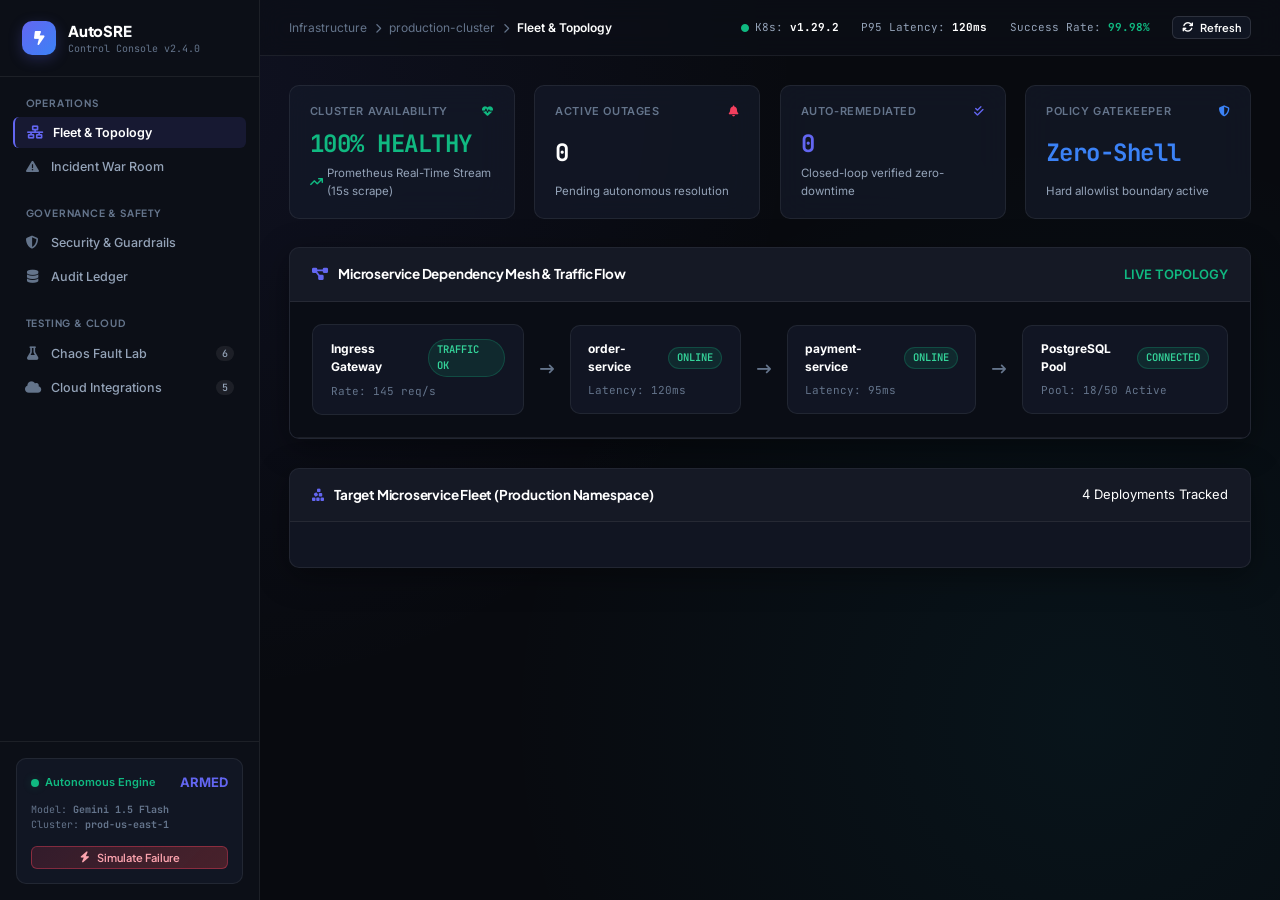
==== commit 1d9caf16: "feat: complete redesign into world-class modern SaaS SRE platform with sidebar navigation, service m" ====
--- a/src/dashboard/index.html
+++ b/src/dashboard/index.html
@@ -4,593 +4,733 @@
     <meta charset="UTF-8">
     <meta name="viewport" content="width=device-width, initial-scale=1.0">
     <title>AutoSRE — Autonomous DevOps & SRE Control Console</title>
-    <!-- Modern High-Density Fonts -->
+    <!-- Fonts -->
     <link rel="preconnect" href="https://fonts.googleapis.com">
     <link rel="preconnect" href="https://fonts.gstatic.com" crossorigin>
-    <link href="https://fonts.googleapis.com/css2?family=Inter:wght@400;500;600;700&family=JetBrains+Mono:wght@400;500;600&display=swap" rel="stylesheet">
+    <link href="https://fonts.googleapis.com/css2?family=Plus+Jakarta+Sans:wght@400;500;600;700;800&family=Inter:wght@400;500;600;700&family=JetBrains+Mono:wght@400;500;600&display=swap" rel="stylesheet">
     <link rel="stylesheet" href="https://cdnjs.cloudflare.com/ajax/libs/font-awesome/6.5.1/css/all.min.css">
     <link rel="stylesheet" href="style.css">
 </head>
 <body>
 
-    <!-- Top Command Navigation Header -->
-    <header class="top-header">
-        <div class="header-left">
-            <div class="brand-box">
-                <div class="brand-logo-icon">
-                    <i class="fa-solid fa-terminal"></i>
-                </div>
-                <span class="brand-text">AutoSRE</span>
-                <span class="brand-tag">v2.4.0</span>
+    <div class="app-container">
+        
+        <!-- Left Command Sidebar -->
+        <aside class="app-sidebar">
+            <div class="sidebar-top">
+                <div class="sidebar-brand">
+                    <div class="brand-icon-box">
+                        <i class="fa-solid fa-bolt-lightning"></i>
+                    </div>
+                    <div class="brand-title-wrap">
+                        <h1>AutoSRE</h1>
+                        <span>Control Console v2.4.0</span>
+                    </div>
+                </div>
+
+                <!-- Navigation Groups -->
+                <nav class="sidebar-nav">
+                    <div>
+                        <div class="nav-group-title">Operations</div>
+                        <div class="nav-items">
+                            <button class="sidebar-tab-btn active" data-tab="tab-fleet">
+                                <div class="tab-left">
+                                    <i class="fa-solid fa-network-wired"></i>
+                                    <span>Fleet & Topology</span>
+                                </div>
+                            </button>
+                            <button class="sidebar-tab-btn" data-tab="tab-incidents">
+                                <div class="tab-left">
+                                    <i class="fa-solid fa-triangle-exclamation"></i>
+                                    <span>Incident War Room</span>
+                                </div>
+                                <span class="badge-pill" id="badge-incident-count" style="display: none;">0</span>
+                            </button>
+                        </div>
+                    </div>
+
+                    <div>
+                        <div class="nav-group-title">Governance & Safety</div>
+                        <div class="nav-items">
+                            <button class="sidebar-tab-btn" data-tab="tab-security">
+                                <div class="tab-left">
+                                    <i class="fa-solid fa-shield-halved"></i>
+                                    <span>Security & Guardrails</span>
+                                </div>
+                            </button>
+                            <button class="sidebar-tab-btn" data-tab="tab-ledger">
+                                <div class="tab-left">
+                                    <i class="fa-solid fa-database"></i>
+                                    <span>Audit Ledger</span>
+                                </div>
+                            </button>
+                        </div>
+                    </div>
+
+                    <div>
+                        <div class="nav-group-title">Testing & Cloud</div>
+                        <div class="nav-items">
+                            <button class="sidebar-tab-btn" data-tab="tab-chaos">
+                                <div class="tab-left">
+                                    <i class="fa-solid fa-flask"></i>
+                                    <span>Chaos Fault Lab</span>
+                                </div>
+                                <span class="badge-pill">6</span>
+                            </button>
+                            <button class="sidebar-tab-btn" data-tab="tab-connectors">
+                                <div class="tab-left">
+                                    <i class="fa-solid fa-cloud"></i>
+                                    <span>Cloud Integrations</span>
+                                </div>
+                                <span class="badge-pill" id="badge-connector-count">5</span>
+                            </button>
+                        </div>
+                    </div>
+                </nav>
             </div>
 
-            <!-- Segmented Linear-Style Tab Control -->
-            <nav class="segmented-nav">
-                <button class="nav-tab-btn active" data-tab="tab-fleet">
-                    <i class="fa-solid fa-server"></i>
-                    <span>Fleet & Telemetry</span>
-                </button>
-                <button class="nav-tab-btn" data-tab="tab-incidents">
-                    <i class="fa-solid fa-bolt-lightning"></i>
-                    <span>Incidents & Trace</span>
-                </button>
-                <button class="nav-tab-btn" data-tab="tab-security">
-                    <i class="fa-solid fa-shield-halved"></i>
-                    <span>Security Guardrails</span>
-                </button>
-                <button class="nav-tab-btn" data-tab="tab-chaos">
-                    <i class="fa-solid fa-flask-vial"></i>
-                    <span>Chaos Fault Lab</span>
-                </button>
-                <button class="nav-tab-btn" data-tab="tab-ledger">
-                    <i class="fa-solid fa-receipt"></i>
-                    <span>Audit Ledger</span>
-                </button>
-                <button class="nav-tab-btn" data-tab="tab-connectors">
-                    <i class="fa-solid fa-network-wired"></i>
-                    <span>Integrations</span>
-                    <span class="badge-pill" id="nav-connectors-count">5</span>
-                </button>
-            </nav>
-        </div>
-
-        <div class="header-right">
-            <div class="cluster-context-pill">
-                <span class="dot-status green" id="cluster-indicator"></span>
-                <span>k8s-production-us-east-1</span>
+            <!-- Sidebar Footer Status -->
+            <div class="sidebar-footer">
+                <div class="agent-status-widget">
+                    <div class="status-header">
+                        <span class="status-indicator">
+                            <span class="status-dot"></span>
+                            <span>Autonomous Engine</span>
+                        </span>
+                        <span class="badge-pill" style="color: var(--indigo); font-weight: 700;">ARMED</span>
+                    </div>
+                    <div class="status-meta">
+                        <div>Model: <strong>Gemini 1.5 Flash</strong></div>
+                        <div>Cluster: <strong>prod-us-east-1</strong></div>
+                    </div>
+                    <button class="btn btn-danger btn-xs" id="btn-quick-outage" style="width: 100%; justify-content: center; margin-top: 4px;">
+                        <i class="fa-solid fa-bolt"></i> Simulate Failure
+                    </button>
+                </div>
             </div>
-            <button class="btn btn-danger btn-xs" id="btn-quick-outage">
-                <i class="fa-solid fa-triangle-exclamation"></i>
-                <span>Inject Fault</span>
-            </button>
-        </div>
-    </header>
-
-    <!-- Active Outage Alert Bar -->
-    <div class="active-outage-bar hidden" id="outage-alert-banner">
-        <div class="outage-bar-info">
-            <i class="fa-solid fa-circle-exclamation"></i>
-            <div>
-                <strong id="banner-title">CRITICAL FAILURE DETECTED</strong>
-                <span id="banner-desc">AutoSRE Agent intercepted alert and is executing self-healing pipeline...</span>
+        </aside>
+
+        <!-- Main Stage Area -->
+        <main class="app-stage">
+            
+            <!-- Top App Bar -->
+            <header class="stage-topbar">
+                <div class="breadcrumbs">
+                    <span>Infrastructure</span>
+                    <i class="fa-solid fa-chevron-right" style="font-size: 10px;"></i>
+                    <span>production-cluster</span>
+                    <i class="fa-solid fa-chevron-right" style="font-size: 10px;"></i>
+                    <span class="current" id="breadcrumb-title">Fleet & Topology</span>
+                </div>
+
+                <div class="cluster-telemetry-strip">
+                    <div class="telemetry-chip">
+                        <i class="fa-solid fa-circle" style="color: var(--emerald); font-size: 8px;"></i>
+                        <span>K8s: <strong>v1.29.2</strong></span>
+                    </div>
+                    <div class="telemetry-chip">
+                        <span>P95 Latency: <strong id="topbar-latency">120ms</strong></span>
+                    </div>
+                    <div class="telemetry-chip">
+                        <span>Success Rate: <strong style="color: var(--emerald);" id="topbar-success-rate">99.98%</strong></span>
+                    </div>
+                    <button class="btn btn-secondary btn-xs" onclick="fetchFleetServices(); fetchSystemStatus();">
+                        <i class="fa-solid fa-arrows-rotate"></i> Refresh
+                    </button>
+                </div>
+            </header>
+
+            <!-- Active Emergency Banner -->
+            <div class="outage-alert-banner hidden" id="outage-alert-banner">
+                <div class="banner-left">
+                    <i class="fa-solid fa-triangle-exclamation"></i>
+                    <div>
+                        <strong id="banner-title">CRITICAL INCIDENT DETECTED</strong>
+                        <p id="banner-desc">AutoSRE Agent intercepted alert and is running Gemini 1.5 Flash diagnosis & self-healing pipeline...</p>
+                    </div>
+                </div>
+                <span class="banner-badge">REMEDIATION IN PROGRESS</span>
             </div>
-        </div>
-        <div class="outage-bar-action">
-            <span class="tag-healing">SELF-HEALING ACTIVE</span>
-        </div>
+
+            <!-- Stage Content Panes -->
+            <div class="stage-content">
+
+                <!-- ===============================================================
+                     TAB 1: FLEET & TOPOLOGY VIEW
+                     =============================================================== -->
+                <div class="tab-pane active" id="tab-fleet">
+                    
+                    <!-- KPI Metric Ribbon -->
+                    <div class="kpi-grid">
+                        <div class="kpi-card">
+                            <div class="kpi-card-header">
+                                <span>Cluster Availability</span>
+                                <i class="fa-solid fa-heart-pulse" style="color: var(--emerald);"></i>
+                            </div>
+                            <div class="kpi-val" style="color: var(--emerald);" id="stat-fleet-health">100% HEALTHY</div>
+                            <div class="kpi-sub">
+                                <i class="fa-solid fa-arrow-trend-up" style="color: var(--emerald);"></i>
+                                <span>Prometheus Real-Time Stream (15s scrape)</span>
+                            </div>
+                        </div>
+
+                        <div class="kpi-card">
+                            <div class="kpi-card-header">
+                                <span>Active Outages</span>
+                                <i class="fa-solid fa-bell" style="color: var(--rose);"></i>
+                            </div>
+                            <div class="kpi-val" id="stat-active-incidents">0</div>
+                            <div class="kpi-sub">Pending autonomous resolution</div>
+                        </div>
+
+                        <div class="kpi-card">
+                            <div class="kpi-card-header">
+                                <span>Auto-Remediated</span>
+                                <i class="fa-solid fa-check-double" style="color: var(--indigo);"></i>
+                            </div>
+                            <div class="kpi-val" style="color: var(--indigo);" id="stat-resolved-incidents">0</div>
+                            <div class="kpi-sub">Closed-loop verified zero-downtime</div>
+                        </div>
+
+                        <div class="kpi-card">
+                            <div class="kpi-card-header">
+                                <span>Policy Gatekeeper</span>
+                                <i class="fa-solid fa-shield-halved" style="color: var(--blue);"></i>
+                            </div>
+                            <div class="kpi-val" style="color: var(--blue);">Zero-Shell</div>
+                            <div class="kpi-sub">Hard allowlist boundary active</div>
+                        </div>
+                    </div>
+
+                    <!-- Interactive Microservice Mesh Topology -->
+                    <div class="glass-panel">
+                        <div class="panel-head">
+                            <div class="panel-head-title">
+                                <i class="fa-solid fa-diagram-project"></i>
+                                <h3>Microservice Dependency Mesh & Traffic Flow</h3>
+                            </div>
+                            <span class="badge-pill" style="color: var(--emerald); font-weight: 600;">LIVE TOPOLOGY</span>
+                        </div>
+
+                        <div class="topology-container">
+                            <!-- Node 1: Ingress -->
+                            <div class="topology-node" id="node-ingress">
+                                <div class="node-top">
+                                    <span class="node-name">Ingress Gateway</span>
+                                    <span class="status-badge healthy">TRAFFIC OK</span>
+                                </div>
+                                <div class="node-meta">Rate: 145 req/s</div>
+                            </div>
+
+                            <div class="topology-arrow"><i class="fa-solid fa-arrow-right-long"></i></div>
+
+                            <!-- Node 2: Order Service -->
+                            <div class="topology-node" id="node-order-service">
+                                <div class="node-top">
+                                    <span class="node-name">order-service</span>
+                                    <span class="status-badge healthy" id="topo-badge-order">ONLINE</span>
+                                </div>
+                                <div class="node-meta">Latency: <span id="topo-lat-order">120ms</span></div>
+                            </div>
+
+                            <div class="topology-arrow"><i class="fa-solid fa-arrow-right-long"></i></div>
+
+                            <!-- Node 3: Payment Service -->
+                            <div class="topology-node" id="node-payment-service">
+                                <div class="node-top">
+                                    <span class="node-name">payment-service</span>
+                                    <span class="status-badge healthy" id="topo-badge-payment">ONLINE</span>
+                                </div>
+                                <div class="node-meta">Latency: <span id="topo-lat-payment">95ms</span></div>
+                            </div>
+
+                            <div class="topology-arrow"><i class="fa-solid fa-arrow-right-long"></i></div>
+
+                            <!-- Node 4: Database Pool -->
+                            <div class="topology-node" id="node-database">
+                                <div class="node-top">
+                                    <span class="node-name">PostgreSQL Pool</span>
+                                    <span class="status-badge healthy" id="topo-badge-db">CONNECTED</span>
+                                </div>
+                                <div class="node-meta">Pool: 18/50 Active</div>
+                            </div>
+                        </div>
+                    </div>
+
+                    <!-- Microservice Fleet Cards Grid -->
+                    <div class="glass-panel">
+                        <div class="panel-head">
+                            <div class="panel-head-title">
+                                <i class="fa-solid fa-cubes-stacked"></i>
+                                <h3>Target Microservice Fleet (Production Namespace)</h3>
+                            </div>
+                            <span class="badge-pill">4 Deployments Tracked</span>
+                        </div>
+
+                        <div class="fleet-cards-grid" id="fleet-services-cards">
+                            <!-- Populated dynamically by app.js -->
+                        </div>
+                    </div>
+                </div>
+
+                <!-- ===============================================================
+                     TAB 2: INCIDENT WAR ROOM & AI TRACE
+                     =============================================================== -->
+                <div class="tab-pane" id="tab-incidents">
+                    <div class="war-room-split">
+                        
+                        <!-- Left: Live Incident Feed -->
+                        <div class="glass-panel">
+                            <div class="panel-head">
+                                <div class="panel-head-title">
+                                    <i class="fa-solid fa-fire text-rose"></i>
+                                    <h3>Incident Feed</h3>
+                                </div>
+                                <span class="badge-pill" style="color: var(--rose);">REAL-TIME</span>
+                            </div>
+                            <div class="incidents-feed-box" id="incidents-feed-list">
+                                <!-- Populated dynamically -->
+                            </div>
+                        </div>
+
+                        <!-- Right: LangGraph Decision Stepper & Terminal Console -->
+                        <div class="glass-panel">
+                            <div class="panel-head">
+                                <div class="panel-head-title">
+                                    <i class="fa-solid fa-brain" style="color: var(--indigo);"></i>
+                                    <h3>AutoSRE LangGraph & Gemini Decision Trace</h3>
+                                </div>
+                                <span class="badge-pill" style="color: var(--indigo); font-weight: 700;">GEMINI 1.5 FLASH</span>
+                            </div>
+
+                            <div class="decision-stage">
+                                <!-- Stepper Nodes -->
+                                <div class="stepper-progress">
+                                    <div class="step-node completed">
+                                        <i class="fa-solid fa-circle-check"></i>
+                                        <span>1. Telemetry Ingest</span>
+                                    </div>
+                                    <div class="step-node completed">
+                                        <i class="fa-solid fa-circle-check"></i>
+                                        <span>2. Drain + IsolationForest</span>
+                                    </div>
+                                    <div class="step-node completed">
+                                        <i class="fa-solid fa-circle-check"></i>
+                                        <span>3. Gemini 1.5 RCA</span>
+                                    </div>
+                                    <div class="step-node completed">
+                                        <i class="fa-solid fa-circle-check"></i>
+                                        <span>4. Security Gate</span>
+                                    </div>
+                                    <div class="step-node completed">
+                                        <i class="fa-solid fa-circle-check"></i>
+                                        <span>5. Verification</span>
+                                    </div>
+                                </div>
+
+                                <!-- Terminal Console -->
+                                <div class="trace-terminal-view" id="reasoning-chain-viewer">
+                                    <div class="trace-block">
+                                        <div class="trace-block-header">
+                                            <span class="tag-source ingest">SYSTEM</span>
+                                            <span>Session ready. Awaiting failure alert...</span>
+                                        </div>
+                                        <div class="trace-content" style="color: var(--text-muted);">
+                                            Select an incident on the left or trigger an outage to observe the complete 5-stage autonomous closed-loop reasoning trace.
+                                        </div>
+                                    </div>
+                                </div>
+                            </div>
+                        </div>
+                    </div>
+                </div>
+
+                <!-- ===============================================================
+                     TAB 3: SECURITY & GUARDRAILS
+                     =============================================================== -->
+                <div class="tab-pane" id="tab-security">
+                    <div class="security-matrix-grid">
+                        
+                        <!-- Policy Rules Table -->
+                        <div class="glass-panel">
+                            <div class="panel-head">
+                                <div class="panel-head-title">
+                                    <i class="fa-solid fa-shield-halved" style="color: var(--emerald);"></i>
+                                    <h3>Security Policy Gatekeeper Matrix</h3>
+                                </div>
+                                <span class="badge-pill" style="color: var(--emerald);">ENFORCED</span>
+                            </div>
+                            <div class="data-table-wrap">
+                                <table class="data-table">
+                                    <thead>
+                                        <tr>
+                                            <th>Operation</th>
+                                            <th>Status</th>
+                                            <th>Boundary Clamp</th>
+                                            <th>Execution Mode</th>
+                                        </tr>
+                                    </thead>
+                                    <tbody>
+                                        <tr>
+                                            <td><code>scale_deployment</code></td>
+                                            <td><span class="status-badge healthy">PERMITTED</span></td>
+                                            <td>1 &le; replicas &le; 10</td>
+                                            <td>Autonomous SDK API</td>
+                                        </tr>
+                                        <tr>
+                                            <td><code>restart_deployment</code></td>
+                                            <td><span class="status-badge healthy">PERMITTED</span></td>
+                                            <td>30s Cooldown Guard</td>
+                                            <td>Rolling Zero-Downtime</td>
+                                        </tr>
+                                        <tr>
+                                            <td><code>rollback_deployment</code></td>
+                                            <td><span class="status-badge healthy">PERMITTED</span></td>
+                                            <td>Verified Stable Revision</td>
+                                            <td>Autonomous SDK API</td>
+                                        </tr>
+                                        <tr>
+                                            <td><code>delete_namespace</code></td>
+                                            <td><span class="status-badge critical">BLOCKED</span></td>
+                                            <td>Forbidden under all rules</td>
+                                            <td>Hard Intercept (Zero-Privilege)</td>
+                                        </tr>
+                                        <tr>
+                                            <td><code>exec_shell / bash</code></td>
+                                            <td><span class="status-badge critical">BLOCKED</span></td>
+                                            <td>No arbitrary shell access</td>
+                                            <td>Zero-Shell Guarantee</td>
+                                        </tr>
+                                        <tr>
+                                            <td><code>drop_database</code></td>
+                                            <td><span class="status-badge critical">BLOCKED</span></td>
+                                            <td>Irreversible destruction</td>
+                                            <td>Hard Intercept (Zero-Privilege)</td>
+                                        </tr>
+                                    </tbody>
+                                </table>
+                            </div>
+                        </div>
+
+                        <!-- Policy Sandbox Simulator -->
+                        <div class="glass-panel" style="padding: 1.4rem;">
+                            <div class="panel-head-title" style="margin-bottom: 0.8rem;">
+                                <i class="fa-solid fa-vial-circle-check" style="color: var(--indigo);"></i>
+                                <h3>Policy Gatekeeper Sandbox Simulator</h3>
+                            </div>
+                            <p style="font-size: 12px; color: var(--text-secondary); margin-bottom: 1.2rem;">
+                                Proactively evaluate arbitrary or malicious actions against the runtime PolicyGatekeeper to witness boundary enforcement.
+                            </p>
+
+                            <div class="form-group">
+                                <label>Action Type</label>
+                                <select id="sim-action" class="form-select">
+                                    <option value="restart_deployment">restart_deployment (Standard Rolling Restart)</option>
+                                    <option value="scale_deployment">scale_deployment (Horizontal Scaling)</option>
+                                    <option value="rollback_deployment">rollback_deployment (Revert Revision)</option>
+                                    <option value="delete_namespace">delete_namespace (Malicious/Destructive Action)</option>
+                                    <option value="exec_shell">exec_shell / bash (Arbitrary Shell Command)</option>
+                                    <option value="drop_database">drop_database (Data Loss Vector)</option>
+                                </select>
+                            </div>
+
+                            <div class="form-group">
+                                <label>Target Service / Resource</label>
+                                <select id="sim-service" class="form-select">
+                                    <option value="payment-service">payment-service (Standard Microservice)</option>
+                                    <option value="order-service">order-service (Standard Microservice)</option>
+                                    <option value="auth-database">auth-database (Protected Resource - Requires Human Sign-Off)</option>
+                                    <option value="core-ledger">core-ledger (Protected Resource - Requires Human Sign-Off)</option>
+                                    <option value="kube-system">kube-system (Protected Namespace)</option>
+                                </select>
+                            </div>
+
+                            <div class="form-group">
+                                <label>Replicas Parameter (for scale_deployment)</label>
+                                <input type="number" id="sim-replicas" class="form-input" value="4" min="0" max="1000">
+                            </div>
+
+                            <button class="btn btn-primary" id="btn-test-policy" style="width: 100%; justify-content: center; margin-top: 8px;">
+                                <i class="fa-solid fa-play"></i> Evaluate Policy Gate
+                            </button>
+
+                            <div id="policy-test-result" class="sandbox-result-box" style="display: none;"></div>
+                        </div>
+                    </div>
+                </div>
+
+                <!-- ===============================================================
+                     TAB 4: CHAOS FAULT LAB
+                     =============================================================== -->
+                <div class="tab-pane" id="tab-chaos">
+                    <div class="glass-panel">
+                        <div class="panel-head">
+                            <div class="panel-head-title">
+                                <i class="fa-solid fa-flask" style="color: var(--amber);"></i>
+                                <h3>Chaos Engineering Fault Injection Lab</h3>
+                            </div>
+                            <span class="badge-pill">6 Realistic Failure Modes</span>
+                        </div>
+
+                        <div class="chaos-grid">
+                            <!-- Scenario 1 -->
+                            <div class="chaos-card">
+                                <div class="chaos-card-top">
+                                    <h4>1. DB Pool Exhaustion</h4>
+                                    <span class="status-badge critical">CRITICAL</span>
+                                </div>
+                                <p>Simulates connection pool depletion on PostgreSQL worker threads, producing 85% HTTP 500 error cascade.</p>
+                                <div class="chaos-meta-box">
+                                    <div>Target: <code>payment-service</code></div>
+                                    <div>Symptom: <code>HTTP 500 (Connection Pool Exhausted)</code></div>
+                                    <div>Remediation: <code>Drain Pool + Rolling Restart</code></div>
+                                </div>
+                                <button class="btn btn-danger" onclick="triggerOutageScenario('payment-service', 'DatabaseConnectionPoolExhausted', 'CRITICAL')">
+                                    <i class="fa-solid fa-bolt"></i> Inject Failure
+                                </button>
+                            </div>
+
+                            <!-- Scenario 2 -->
+                            <div class="chaos-card">
+                                <div class="chaos-card-top">
+                                    <h4>2. Memory Leak (OOMKilled)</h4>
+                                    <span class="status-badge critical">CRITICAL</span>
+                                </div>
+                                <p>Simulates unbounded heap memory accumulation exceeding 512MB limit, causing cgroup termination (exit code 137).</p>
+                                <div class="chaos-meta-box">
+                                    <div>Target: <code>user-service</code></div>
+                                    <div>Symptom: <code>OOMKilled (Exit Code 137)</code></div>
+                                    <div>Remediation: <code>Pod Restart + Heap Dump Analysis</code></div>
+                                </div>
+                                <button class="btn btn-danger" onclick="triggerOutageScenario('user-service', 'OOMKilledMemorySaturation', 'CRITICAL')">
+                                    <i class="fa-solid fa-bolt"></i> Inject Failure
+                                </button>
+                            </div>
+
+                            <!-- Scenario 3 -->
+                            <div class="chaos-card">
+                                <div class="chaos-card-top">
+                                    <h4>3. Gateway Timeout (504)</h4>
+                                    <span class="status-badge" style="background: rgba(245, 158, 11, 0.15); color: #FBBF24;">HIGH</span>
+                                </div>
+                                <p>Simulates 4,500ms upstream latency bottleneck propagating across checkout pipeline calls.</p>
+                                <div class="chaos-meta-box">
+                                    <div>Target: <code>order-service</code></div>
+                                    <div>Symptom: <code>HTTP 504 Gateway Timeout</code></div>
+                                    <div>Remediation: <code>Circuit Breaker + Rollback</code></div>
+                                </div>
+                                <button class="btn btn-danger" onclick="triggerOutageScenario('order-service', 'DownstreamTimeoutCascade', 'HIGH')">
+                                    <i class="fa-solid fa-bolt"></i> Inject Failure
+                                </button>
+                            </div>
+
+                            <!-- Scenario 4 -->
+                            <div class="chaos-card">
+                                <div class="chaos-card-top">
+                                    <h4>4. Probe CrashLoopBackOff</h4>
+                                    <span class="status-badge critical">CRITICAL</span>
+                                </div>
+                                <p>Simulates broken liveness probe path crashing pods every 15s in continuous restart loops.</p>
+                                <div class="chaos-meta-box">
+                                    <div>Target: <code>notification-service</code></div>
+                                    <div>Symptom: <code>CrashLoopBackOff (Unhealthy Probe)</code></div>
+                                    <div>Remediation: <code>Revert Manifest to Stable Revision</code></div>
+                                </div>
+                                <button class="btn btn-danger" onclick="triggerOutageScenario('notification-service', 'CrashLoopBackOffReadinessFailure', 'CRITICAL')">
+                                    <i class="fa-solid fa-bolt"></i> Inject Failure
+                                </button>
+                            </div>
+
+                            <!-- Scenario 5 -->
+                            <div class="chaos-card">
+                                <div class="chaos-card-top">
+                                    <h4>5. CPU Saturation Traffic Burst</h4>
+                                    <span class="status-badge" style="background: rgba(245, 158, 11, 0.15); color: #FBBF24;">HIGH</span>
+                                </div>
+                                <p>Simulates 10,000 req/s flash crowd driving CPU to 98% saturation with worker queue deadlocks.</p>
+                                <div class="chaos-meta-box">
+                                    <div>Target: <code>payment-service</code></div>
+                                    <div>Symptom: <code>CPU 98% // Thread Starvation</code></div>
+                                    <div>Remediation: <code>Horizontal Pod Scaling (Replicas x3)</code></div>
+                                </div>
+                                <button class="btn btn-danger" onclick="triggerOutageScenario('payment-service', 'CPUSaturationThreadStarvation', 'HIGH')">
+                                    <i class="fa-solid fa-bolt"></i> Inject Failure
+                                </button>
+                            </div>
+
+                            <!-- Scenario 6 -->
+                            <div class="chaos-card">
+                                <div class="chaos-card-top">
+                                    <h4>6. Vercel Serverless Crash</h4>
+                                    <span class="status-badge critical">CRITICAL</span>
+                                </div>
+                                <p>Simulates unhandled edge function runtime crash triggering 500 error storm on public frontend.</p>
+                                <div class="chaos-meta-box">
+                                    <div>Target: <code>vercel-edge-app</code></div>
+                                    <div>Symptom: <code>FUNCTION_INVOCATION_FAILED (500)</code></div>
+                                    <div>Remediation: <code>Instant Deployment Alias Rollback</code></div>
+                                </div>
+                                <button class="btn btn-danger" onclick="triggerOutageScenario('order-service', 'VercelServerlessTimeoutCrash', 'CRITICAL')">
+                                    <i class="fa-solid fa-bolt"></i> Inject Failure
+                                </button>
+                            </div>
+                        </div>
+                    </div>
+                </div>
+
+                <!-- ===============================================================
+                     TAB 5: CLOUD INTEGRATIONS
+                     =============================================================== -->
+                <div class="tab-pane" id="tab-connectors">
+                    <div class="glass-panel">
+                        <div class="panel-head">
+                            <div class="panel-head-title">
+                                <i class="fa-solid fa-cloud" style="color: var(--indigo);"></i>
+                                <h3>Connected Deployments & Multi-Cloud Infrastructure</h3>
+                            </div>
+                            <button class="btn btn-primary btn-xs" id="btn-toggle-new-connector">
+                                <i class="fa-solid fa-plus"></i> Connect New System
+                            </button>
+                        </div>
+
+                        <!-- Connector Registration Drawer -->
+                        <div id="connector-drawer" class="hidden" style="background: var(--bg-card); border-bottom: 1px solid var(--border-subtle); padding: 1.4rem;">
+                            <h4 style="font-size: 13px; font-weight: 700; margin-bottom: 1rem;">Register External Infrastructure System</h4>
+                            <div style="display: grid; grid-template-columns: repeat(auto-fit, minmax(220px, 1fr)); gap: 12px; margin-bottom: 1rem;">
+                                <div class="form-group">
+                                    <label>Provider Type</label>
+                                    <select id="new-conn-type" class="form-select">
+                                        <option value="KUBERNETES">AWS EKS / Cloud Kubernetes</option>
+                                        <option value="VERCEL">Vercel Web App</option>
+                                        <option value="GITHUB">GitHub CI/CD & GitOps</option>
+                                        <option value="PROMETHEUS">Prometheus Telemetry</option>
+                                        <option value="SLACK">Slack & PagerDuty</option>
+                                    </select>
+                                </div>
+                                <div class="form-group">
+                                    <label>Display Name</label>
+                                    <input type="text" id="new-conn-name" class="form-input" placeholder="e.g. AWS EKS Production">
+                                </div>
+                                <div class="form-group">
+                                    <label>Endpoint URL</label>
+                                    <input type="text" id="new-conn-url" class="form-input" placeholder="https://eks.us-east-1.amazonaws.com">
+                                </div>
+                                <div class="form-group">
+                                    <label>Environment</label>
+                                    <select id="new-conn-env" class="form-select">
+                                        <option value="PRODUCTION">Production</option>
+                                        <option value="STAGING">Staging</option>
+                                        <option value="DEVELOPMENT">Development</option>
+                                    </select>
+                                </div>
+                                <div class="form-group">
+                                    <label>Auth Standard</label>
+                                    <select id="new-conn-auth" class="form-select">
+                                        <option value="IAM_ROLE">IAM Role (IRSA / Workload Identity)</option>
+                                        <option value="BEARER_TOKEN">API Bearer Token</option>
+                                        <option value="KUBECONFIG">Kubeconfig Cluster Cert</option>
+                                        <option value="WEBHOOK_SECRET">HMAC Webhook Secret</option>
+                                    </select>
+                                </div>
+                            </div>
+                            <div style="display: flex; gap: 8px;">
+                                <button class="btn btn-outline btn-xs" id="btn-test-connection-handshake">
+                                    <i class="fa-solid fa-plug"></i> Test Handshake
+                                </button>
+                                <button class="btn btn-primary btn-xs" id="btn-save-connector">
+                                    <i class="fa-solid fa-check"></i> Save & Connect System
+                                </button>
+                            </div>
+                            <div id="connector-test-feedback" style="display: none; margin-top: 10px; font-family: var(--font-mono); font-size: 11.5px;"></div>
+                        </div>
+
+                        <!-- Grid -->
+                        <div class="connectors-grid" id="connected-systems-grid">
+                            <!-- Populated dynamically -->
+                        </div>
+                    </div>
+                </div>
+
+                <!-- ===============================================================
+                     TAB 6: AUDIT LEDGER
+                     =============================================================== -->
+                <div class="tab-pane" id="tab-ledger">
+                    <div class="glass-panel">
+                        <div class="panel-head">
+                            <div class="panel-head-title">
+                                <i class="fa-solid fa-database" style="color: var(--blue);"></i>
+                                <h3>Cryptographic SRE Action & Security Audit Ledger</h3>
+                            </div>
+                            <span class="badge-pill">SQLite Immutable Storage</span>
+                        </div>
+
+                        <div class="data-table-wrap">
+                            <table class="data-table">
+                                <thead>
+                                    <tr>
+                                        <th>Timestamp</th>
+                                        <th>Incident ID</th>
+                                        <th>Action Type</th>
+                                        <th>Target Service</th>
+                                        <th>Operator</th>
+                                        <th>Gate Result</th>
+                                        <th>Execution Details</th>
+                                    </tr>
+                                </thead>
+                                <tbody id="full-audit-table-body">
+                                    <tr>
+                                        <td colspan="7" style="text-align: center; color: var(--text-muted);">Loading ledger records...</td>
+                                    </tr>
+                                </tbody>
+                            </table>
+                        </div>
+                    </div>
+                </div>
+
+            </div>
+        </main>
     </div>
-
-    <!-- Main Container -->
-    <main class="content-wrapper">
-
-        <!-- ===================================================================
-             TAB 1: FLEET & TELEMETRY
-             =================================================================== -->
-        <div class="tab-pane active" id="tab-fleet">
-            <!-- KPI Metric Strip -->
-            <div class="kpi-strip">
-                <div class="kpi-card">
-                    <div class="kpi-card-header">
-                        <span>Cluster Health</span>
-                        <i class="fa-solid fa-heart-pulse" style="color: var(--green);"></i>
-                    </div>
-                    <div class="kpi-val" style="color: var(--green);" id="stat-fleet-health">100% HEALTHY</div>
-                    <div class="kpi-sub">Prometheus Telemetry: Active (15s scrape)</div>
-                </div>
-
-                <div class="kpi-card">
-                    <div class="kpi-card-header">
-                        <span>Active Incidents</span>
-                        <i class="fa-solid fa-bell" style="color: var(--amber);"></i>
-                    </div>
-                    <div class="kpi-val" id="stat-active-incidents">0</div>
-                    <div class="kpi-sub">Currently under investigation</div>
-                </div>
-
-                <div class="kpi-card">
-                    <div class="kpi-card-header">
-                        <span>Auto-Remediated</span>
-                        <i class="fa-solid fa-check-double" style="color: var(--blue);"></i>
-                    </div>
-                    <div class="kpi-val" style="color: var(--blue);" id="stat-resolved-incidents">0</div>
-                    <div class="kpi-sub">Verified via PromQL closed-loop</div>
-                </div>
-
-                <div class="kpi-card">
-                    <div class="kpi-card-header">
-                        <span>Agent Engine</span>
-                        <i class="fa-solid fa-microchip" style="color: var(--indigo);"></i>
-                    </div>
-                    <div class="kpi-val" style="font-size: 15px; margin-top: 0.6rem;">Gemini 1.5 Flash</div>
-                    <div class="kpi-sub">Drain + IsolationForest Anomaly Model</div>
-                </div>
-            </div>
-
-            <!-- Monitored Microservice Fleet Table -->
-            <div class="panel">
-                <div class="panel-header-bar">
-                    <div class="panel-title">
-                        <i class="fa-solid fa-cubes-stacked" style="color: var(--blue);"></i>
-                        <span>Monitored Service Fleet</span>
-                    </div>
-                    <div class="panel-meta">Namespace: production // 4 Services Tracked</div>
-                </div>
-
-                <div class="table-responsive">
-                    <table class="dense-table">
-                        <thead>
-                            <tr>
-                                <th>Status</th>
-                                <th>Service Name</th>
-                                <th>Active Replicas</th>
-                                <th>P95 Latency</th>
-                                <th>Error Rate (5xx)</th>
-                                <th>CPU Saturation</th>
-                                <th>Memory RSS</th>
-                                <th>Actions</th>
-                            </tr>
-                        </thead>
-                        <tbody id="fleet-services-table-body">
-                            <!-- Populated dynamically -->
-                        </tbody>
-                    </table>
-                </div>
-            </div>
-
-            <!-- Legacy Fleet Cards Container (Hidden or fallback) -->
-            <div id="fleet-services-grid" style="display: none;"></div>
-        </div>
-
-        <!-- ===================================================================
-             TAB 2: INCIDENTS & REASONING TRACE
-             =================================================================== -->
-        <div class="tab-pane" id="tab-incidents">
-            <div class="split-grid">
-                <!-- Left: Incident Feed -->
-                <div class="panel">
-                    <div class="panel-header-bar">
-                        <div class="panel-title">
-                            <i class="fa-solid fa-list-check" style="color: var(--amber);"></i>
-                            <span>Incident Feed</span>
-                        </div>
-                        <div class="panel-meta">Live Alerts</div>
-                    </div>
-                    <div class="incident-feed-box" id="incidents-feed-list">
-                        <!-- Populated dynamically -->
-                    </div>
-                </div>
-
-                <!-- Right: LangGraph Decision Terminal Trace -->
-                <div class="panel">
-                    <div class="panel-header-bar">
-                        <div class="panel-title">
-                            <i class="fa-solid fa-terminal" style="color: var(--blue);"></i>
-                            <span>AutoSRE Decision & RCA Execution Trace</span>
-                        </div>
-                        <div class="panel-meta">LangGraph + Gemini 1.5 Flash</div>
-                    </div>
-                    <div class="terminal-viewer" id="reasoning-chain-viewer">
-                        <div class="terminal-entry">
-                            <div class="terminal-tag-line">
-                                <span class="terminal-source ingest">SYSTEM</span>
-                                <span>Session idle. Awaiting incident trigger...</span>
-                            </div>
-                            <div class="terminal-text" style="color: var(--text-tertiary);">
-                                Select an incident from the feed or click "Inject Fault" to observe the step-by-step LangGraph closed-loop trace:
-                                Scraper &rarr; ML Anomaly &rarr; RAG Runbook &rarr; Gemini RCA &rarr; Policy Gate &rarr; K8s Exec &rarr; Verification.
-                            </div>
-                        </div>
-                    </div>
-                </div>
-            </div>
-        </div>
-
-        <!-- ===================================================================
-             TAB 3: SECURITY GUARDRAILS & POLICY GATEKEEPER
-             =================================================================== -->
-        <div class="tab-pane" id="tab-security">
-            <div class="security-grid">
-                <!-- Security Matrix -->
-                <div class="panel">
-                    <div class="panel-header-bar">
-                        <div class="panel-title">
-                            <i class="fa-solid fa-lock" style="color: var(--green);"></i>
-                            <span>SRE Policy Gatekeeper Rules</span>
-                        </div>
-                        <div class="panel-meta">Strict Allowlist Enforced</div>
-                    </div>
-                    <div class="table-responsive">
-                        <table class="dense-table">
-                            <thead>
-                                <tr>
-                                    <th>Operation</th>
-                                    <th>Permission</th>
-                                    <th>Boundary Constraints</th>
-                                    <th>Enforcement Type</th>
-                                </tr>
-                            </thead>
-                            <tbody>
-                                <tr>
-                                    <td><code>scale_deployment</code></td>
-                                    <td><span class="status-badge healthy">PERMITTED</span></td>
-                                    <td>1 &le; replicas &le; 10</td>
-                                    <td>Automatic execution</td>
-                                </tr>
-                                <tr>
-                                    <td><code>restart_deployment</code></td>
-                                    <td><span class="status-badge healthy">PERMITTED</span></td>
-                                    <td>Cooldown: 30s between restarts</td>
-                                    <td>Automatic execution</td>
-                                </tr>
-                                <tr>
-                                    <td><code>rollback_deployment</code></td>
-                                    <td><span class="status-badge healthy">PERMITTED</span></td>
-                                    <td>Previous verified revision only</td>
-                                    <td>Automatic execution</td>
-                                </tr>
-                                <tr>
-                                    <td><code>delete_namespace</code></td>
-                                    <td><span class="status-badge critical">HARD BLOCKED</span></td>
-                                    <td>Forbidden under all conditions</td>
-                                    <td>Zero-privilege reject</td>
-                                </tr>
-                                <tr>
-                                    <td><code>exec_shell / bash</code></td>
-                                    <td><span class="status-badge critical">HARD BLOCKED</span></td>
-                                    <td>No arbitrary command execution</td>
-                                    <td>Typed SDK API only</td>
-                                </tr>
-                                <tr>
-                                    <td><code>drop_database</code></td>
-                                    <td><span class="status-badge critical">HARD BLOCKED</span></td>
-                                    <td>Data destruction barrier</td>
-                                    <td>Zero-privilege reject</td>
-                                </tr>
-                            </tbody>
-                        </table>
-                    </div>
-                </div>
-
-                <!-- Live Policy Simulator Sandbox -->
-                <div class="sandbox-box">
-                    <div class="panel-title" style="margin-bottom: 0.75rem;">
-                        <i class="fa-solid fa-vial-circle-check" style="color: var(--blue);"></i>
-                        <span>Policy Gatekeeper Sandbox Simulator</span>
-                    </div>
-                    <p style="font-size: 12px; color: var(--text-secondary); margin-bottom: 1rem;">
-                        Test proposed agent commands against the runtime PolicyGatekeeper to verify boundary enforcement.
-                    </p>
-
-                    <div class="form-row">
-                        <label>Proposed Action Type</label>
-                        <select id="sim-action" class="form-control">
-                            <option value="restart_deployment">restart_deployment (Standard Rolling Restart)</option>
-                            <option value="scale_deployment">scale_deployment (Horizontal Scaling)</option>
-                            <option value="rollback_deployment">rollback_deployment (Revert Revision)</option>
-                            <option value="delete_namespace">delete_namespace (Malicious/Destructive Action)</option>
-                            <option value="exec_shell">exec_shell / bash (Arbitrary Shell Command)</option>
-                            <option value="drop_database">drop_database (Data Loss Vector)</option>
-                        </select>
-                    </div>
-
-                    <div class="form-row">
-                        <label>Target Resource / Service</label>
-                        <select id="sim-service" class="form-control">
-                            <option value="payment-service">payment-service (Standard Microservice)</option>
-                            <option value="order-service">order-service (Standard Microservice)</option>
-                            <option value="auth-database">auth-database (Protected Resource - Requires Human Sign-Off)</option>
-                            <option value="core-ledger">core-ledger (Protected Resource - Requires Human Sign-Off)</option>
-                            <option value="kube-system">kube-system (Protected System Namespace)</option>
-                        </select>
-                    </div>
-
-                    <div class="form-row">
-                        <label>Replica Parameter (for scale_deployment)</label>
-                        <input type="number" id="sim-replicas" class="form-control" value="4" min="0" max="1000">
-                    </div>
-
-                    <button class="btn btn-primary" id="btn-test-policy" style="margin-top: 6px;">
-                        <i class="fa-solid fa-play"></i> Evaluate Policy Gate
-                    </button>
-
-                    <div id="policy-test-result" class="policy-verdict-box" style="display: none;"></div>
-                </div>
-            </div>
-        </div>
-
-        <!-- ===================================================================
-             TAB 4: CHAOS FAULT INJECTION LAB
-             =================================================================== -->
-        <div class="tab-pane" id="tab-chaos">
-            <div class="panel">
-                <div class="panel-header-bar">
-                    <div class="panel-title">
-                        <i class="fa-solid fa-flask-vial" style="color: var(--amber);"></i>
-                        <span>Chaos Engineering Scenarios</span>
-                    </div>
-                    <div class="panel-meta">Synthetic Failure Injection Suite</div>
-                </div>
-                <div style="padding: 1rem;">
-                    <div class="chaos-scenario-grid">
-                        <!-- Scenario 1 -->
-                        <div class="chaos-card">
-                            <div class="chaos-card-top">
-                                <span class="chaos-card-title">1. DB Connection Pool Exhaustion</span>
-                                <span class="status-badge critical">CRITICAL</span>
-                            </div>
-                            <p class="chaos-card-desc">Simulates PostgreSQL connection timeout acquiring worker thread, resulting in HTTP 500 error cascade.</p>
-                            <div class="chaos-card-meta">
-                                <div>Target: <code>payment-service</code></div>
-                                <div>Symptom: <code>500 Internal Server Error (85% fail)</code></div>
-                                <div>Remediation: <code>Drain Pool + Rolling Restart</code></div>
-                            </div>
-                            <button class="btn btn-danger btn-xs" onclick="triggerOutageScenario('payment-service', 'DatabaseConnectionPoolExhausted', 'CRITICAL')">
-                                <i class="fa-solid fa-bolt"></i> Inject Failure
-                            </button>
-                        </div>
-
-                        <!-- Scenario 2 -->
-                        <div class="chaos-card">
-                            <div class="chaos-card-top">
-                                <span class="chaos-card-title">2. Memory Saturation (OOMKilled)</span>
-                                <span class="status-badge critical">CRITICAL</span>
-                            </div>
-                            <p class="chaos-card-desc">Simulates unbounded heap accumulation exceeding 512MB limit, causing Linux cgroup OOM termination (exit 137).</p>
-                            <div class="chaos-card-meta">
-                                <div>Target: <code>user-service</code></div>
-                                <div>Symptom: <code>OOMKilled (Exit Code 137)</code></div>
-                                <div>Remediation: <code>Pod Restart + Heap Dump Capture</code></div>
-                            </div>
-                            <button class="btn btn-danger btn-xs" onclick="triggerOutageScenario('user-service', 'OOMKilledMemorySaturation', 'CRITICAL')">
-                                <i class="fa-solid fa-bolt"></i> Inject Failure
-                            </button>
-                        </div>
-
-                        <!-- Scenario 3 -->
-                        <div class="chaos-card">
-                            <div class="chaos-card-top">
-                                <span class="chaos-card-title">3. Cascading Gateway Timeout (504)</span>
-                                <span class="status-badge warning">HIGH</span>
-                            </div>
-                            <p class="chaos-card-desc">Simulates 4,500ms upstream latency bottleneck propagating across downstream dependency calls.</p>
-                            <div class="chaos-card-meta">
-                                <div>Target: <code>order-service</code></div>
-                                <div>Symptom: <code>HTTP 504 Gateway Timeout</code></div>
-                                <div>Remediation: <code>Circuit Breaker + Rollback</code></div>
-                            </div>
-                            <button class="btn btn-danger btn-xs" onclick="triggerOutageScenario('order-service', 'DownstreamTimeoutCascade', 'HIGH')">
-                                <i class="fa-solid fa-bolt"></i> Inject Failure
-                            </button>
-                        </div>
-
-                        <!-- Scenario 4 -->
-                        <div class="chaos-card">
-                            <div class="chaos-card-top">
-                                <span class="chaos-card-title">4. Probe CrashLoopBackOff</span>
-                                <span class="status-badge critical">CRITICAL</span>
-                            </div>
-                            <p class="chaos-card-desc">Simulates a broken liveness probe path causing container to restart continuously every 15s.</p>
-                            <div class="chaos-card-meta">
-                                <div>Target: <code>notification-service</code></div>
-                                <div>Symptom: <code>CrashLoopBackOff (Unhealthy Probe)</code></div>
-                                <div>Remediation: <code>Revert Manifest to Stable Revision</code></div>
-                            </div>
-                            <button class="btn btn-danger btn-xs" onclick="triggerOutageScenario('notification-service', 'CrashLoopBackOffReadinessFailure', 'CRITICAL')">
-                                <i class="fa-solid fa-bolt"></i> Inject Failure
-                            </button>
-                        </div>
-
-                        <!-- Scenario 5 -->
-                        <div class="chaos-card">
-                            <div class="chaos-card-top">
-                                <span class="chaos-card-title">5. CPU Saturation Traffic Burst</span>
-                                <span class="status-badge warning">HIGH</span>
-                            </div>
-                            <p class="chaos-card-desc">Simulates 10,000 req/s flash surge pushing compute cores to 98% saturation with worker queue pileups.</p>
-                            <div class="chaos-card-meta">
-                                <div>Target: <code>payment-service</code></div>
-                                <div>Symptom: <code>CPU 98% // Thread Starvation</code></div>
-                                <div>Remediation: <code>Horizontal Pod Scaling (Replicas x3)</code></div>
-                            </div>
-                            <button class="btn btn-danger btn-xs" onclick="triggerOutageScenario('payment-service', 'CPUSaturationThreadStarvation', 'HIGH')">
-                                <i class="fa-solid fa-bolt"></i> Inject Failure
-                            </button>
-                        </div>
-
-                        <!-- Scenario 6 -->
-                        <div class="chaos-card">
-                            <div class="chaos-card-top">
-                                <span class="chaos-card-title">6. Vercel Serverless Function Crash</span>
-                                <span class="status-badge critical">CRITICAL</span>
-                            </div>
-                            <p class="chaos-card-desc">Simulates unhandled exception in Vercel edge runtime causing HTTP 500 error storm on public frontend.</p>
-                            <div class="chaos-card-meta">
-                                <div>Target: <code>vercel-edge-app</code></div>
-                                <div>Symptom: <code>FUNCTION_INVOCATION_FAILED (500)</code></div>
-                                <div>Remediation: <code>Instant Deployment Alias Rollback</code></div>
-                            </div>
-                            <button class="btn btn-danger btn-xs" onclick="triggerOutageScenario('order-service', 'VercelServerlessTimeoutCrash', 'CRITICAL')">
-                                <i class="fa-solid fa-bolt"></i> Inject Failure
-                            </button>
-                        </div>
-                    </div>
-                </div>
-            </div>
-        </div>
-
-        <!-- ===================================================================
-             TAB 5: IMMUTABLE AUDIT LEDGER
-             =================================================================== -->
-        <div class="tab-pane" id="tab-ledger">
-            <div class="panel">
-                <div class="panel-header-bar">
-                    <div class="panel-title">
-                        <i class="fa-solid fa-receipt" style="color: var(--blue);"></i>
-                        <span>Cryptographic SRE Action & Security Audit Ledger</span>
-                    </div>
-                    <div class="panel-meta">Immutable SQLite Storage</div>
-                </div>
-                <div class="table-responsive">
-                    <table class="dense-table">
-                        <thead>
-                            <tr>
-                                <th>Timestamp</th>
-                                <th>Incident ID</th>
-                                <th>Action Type</th>
-                                <th>Target Service</th>
-                                <th>Operator</th>
-                                <th>Gate Result</th>
-                                <th>Execution Details</th>
-                            </tr>
-                        </thead>
-                        <tbody id="full-audit-table-body">
-                            <tr>
-                                <td colspan="7" style="text-align: center; color: var(--text-tertiary);">Loading ledger entries...</td>
-                            </tr>
-                        </tbody>
-                    </table>
-                </div>
-            </div>
-        </div>
-
-        <!-- ===================================================================
-             TAB 6: CONNECTED SYSTEMS & INTEGRATIONS
-             =================================================================== -->
-        <div class="tab-pane" id="tab-connectors">
-            <div class="panel">
-                <div class="panel-header-bar">
-                    <div class="panel-title">
-                        <i class="fa-solid fa-network-wired" style="color: var(--blue);"></i>
-                        <span>Multi-Cloud Deployment Connectors</span>
-                    </div>
-                    <button class="btn btn-secondary btn-xs" id="btn-toggle-new-connector">
-                        <i class="fa-solid fa-plus"></i> Connect New System
-                    </button>
-                </div>
-
-                <!-- Registration Drawer -->
-                <div id="connector-drawer" class="hidden" style="background: var(--bg-card); border-bottom: 1px solid var(--border-subtle); padding: 1rem;">
-                    <div style="font-weight: 600; font-size: 13px; margin-bottom: 0.75rem;">Register External Infrastructure System</div>
-                    <div style="display: grid; grid-template-columns: repeat(auto-fit, minmax(220px, 1fr)); gap: 10px; margin-bottom: 10px;">
-                        <div class="form-row">
-                            <label>Provider Type</label>
-                            <select id="new-conn-type" class="form-control">
-                                <option value="KUBERNETES">AWS EKS / Kubernetes</option>
-                                <option value="VERCEL">Vercel Web Platform</option>
-                                <option value="GITHUB">GitHub CI/CD & GitOps</option>
-                                <option value="PROMETHEUS">Prometheus Telemetry</option>
-                                <option value="SLACK">Slack & PagerDuty</option>
-                            </select>
-                        </div>
-                        <div class="form-row">
-                            <label>Display Name</label>
-                            <input type="text" id="new-conn-name" class="form-control" placeholder="e.g. AWS EKS Production">
-                        </div>
-                        <div class="form-row">
-                            <label>Endpoint URL</label>
-                            <input type="text" id="new-conn-url" class="form-control" placeholder="https://eks.us-east-1.amazonaws.com">
-                        </div>
-                        <div class="form-row">
-                            <label>Environment</label>
-                            <select id="new-conn-env" class="form-control">
-                                <option value="PRODUCTION">Production</option>
-                                <option value="STAGING">Staging</option>
-                                <option value="DEVELOPMENT">Development</option>
-                            </select>
-                        </div>
-                        <div class="form-row">
-                            <label>Authentication Standard</label>
-                            <select id="new-conn-auth" class="form-control">
-                                <option value="IAM_ROLE">IAM Role (IRSA / Workload Identity)</option>
-                                <option value="BEARER_TOKEN">API Bearer Token</option>
-                                <option value="KUBECONFIG">Kubeconfig Cluster Cert</option>
-                                <option value="WEBHOOK_SECRET">HMAC Webhook Secret</option>
-                            </select>
-                        </div>
-                    </div>
-                    <div style="display: flex; gap: 8px;">
-                        <button class="btn btn-outline btn-xs" id="btn-test-connection-handshake">
-                            <i class="fa-solid fa-plug"></i> Test Handshake
-                        </button>
-                        <button class="btn btn-primary btn-xs" id="btn-save-connector">
-                            <i class="fa-solid fa-check"></i> Save & Connect
-                        </button>
-                    </div>
-                    <div id="connector-test-feedback" style="display: none; margin-top: 8px; font-family: var(--font-mono); font-size: 11px;"></div>
-                </div>
-
-                <!-- Connectors Matrix -->
-                <div style="padding: 1rem;">
-                    <div class="connectors-matrix" id="connected-systems-grid">
-                        <div style="color: var(--text-tertiary); font-size: 12px;">Loading connected systems...</div>
-                    </div>
-                </div>
-            </div>
-        </div>
-
-    </main>
 
     <!-- Quick Fault Injection Modal -->
     <div class="modal-overlay hidden" id="quick-outage-modal">
-        <div class="modal-dialog">
-            <div class="modal-header">
-                <span style="font-weight: 600; font-size: 13px;">Inject Simulated Infrastructure Fault</span>
+        <div class="modal-card">
+            <div class="modal-card-head">
+                <span style="font-weight: 700; font-size: 13.5px;">Inject Simulated Infrastructure Outage</span>
                 <button class="btn-xs btn-outline" id="btn-close-outage-modal">&times;</button>
             </div>
-            <div class="modal-body">
-                <div style="display: flex; flex-direction: column; gap: 8px;">
-                    <label style="display: flex; align-items: center; gap: 8px; font-size: 12px; cursor: pointer;">
+            <div class="modal-card-body">
+                <div style="display: flex; flex-direction: column; gap: 10px;">
+                    <label style="display: flex; align-items: center; gap: 10px; font-size: 12.5px; cursor: pointer;">
                         <input type="radio" name="modal_chaos" value="db_pool" checked>
                         <span><strong>1. DB Pool Exhaustion</strong> — payment-service connection depletion (500)</span>
                     </label>
-                    <label style="display: flex; align-items: center; gap: 8px; font-size: 12px; cursor: pointer;">
+                    <label style="display: flex; align-items: center; gap: 10px; font-size: 12.5px; cursor: pointer;">
                         <input type="radio" name="modal_chaos" value="oom">
-                        <span><strong>2. OOMKilled Memory Leak</strong> — user-service resident heap limit breach (137)</span>
+                        <span><strong>2. OOMKilled Memory Leak</strong> — user-service heap limit breach (137)</span>
                     </label>
-                    <label style="display: flex; align-items: center; gap: 8px; font-size: 12px; cursor: pointer;">
+                    <label style="display: flex; align-items: center; gap: 10px; font-size: 12.5px; cursor: pointer;">
                         <input type="radio" name="modal_chaos" value="latency">
                         <span><strong>3. Cascading Timeout (504)</strong> — order-service 4500ms downstream wait</span>
                     </label>
-                    <label style="display: flex; align-items: center; gap: 8px; font-size: 12px; cursor: pointer;">
+                    <label style="display: flex; align-items: center; gap: 10px; font-size: 12.5px; cursor: pointer;">
                         <input type="radio" name="modal_chaos" value="crashloop">
                         <span><strong>4. CrashLoopBackOff</strong> — notification-service failed probe loop</span>
                     </label>
                 </div>
             </div>
-            <div class="modal-footer">
+            <div class="modal-card-foot">
                 <button class="btn btn-outline btn-xs" id="btn-dismiss-modal">Cancel</button>
                 <button class="btn btn-danger btn-xs" id="btn-modal-execute-chaos">Trigger Failure Cascade</button>
             </div>
         </div>
     </div>
 
-    <!-- Toast Notification -->
-    <div class="toast-bar hidden" id="toast-notification">
-        <i class="fa-solid fa-circle-check" style="color: var(--green);"></i>
+    <!-- Toast Bubble -->
+    <div class="toast-bubble hidden" id="toast-notification">
+        <i class="fa-solid fa-circle-check" style="color: var(--emerald);"></i>
         <span id="toast-message">Incident successfully self-healed!</span>
     </div>
 
-    <!-- Application Script -->
     <script src="app.js"></script>
 </body>
 </html>
--- a/src/dashboard/style.css
+++ b/src/dashboard/style.css
@@ -1,51 +1,57 @@
 /* ==============================================================================
-   AutoSRE — Production Infrastructure & Self-Healing Control Console
-   Human-Engineered Design System (Inspired by Datadog, Linear & Vercel)
+   AutoSRE — Next-Generation Autonomous SRE & DevOps Platform
+   World-Class Modern SaaS Design System (Inspired by Vercel, Linear & Supabase)
    ============================================================================== */
 
+@import url('https://fonts.googleapis.com/css2?family=Plus+Jakarta+Sans:wght@400;500;600;700;800&family=Inter:wght@400;500;600;700&family=JetBrains+Mono:wght@400;500;600&display=swap');
+
 :root {
-    /* Core Surfaces (Dark Neutral Obsidian) */
-    --bg-base: #090B0E;
-    --bg-surface: #0E1217;
-    --bg-card: #141820;
-    --bg-card-hover: #1A202C;
-    --bg-input: #0B0E13;
-    --bg-terminal: #07090C;
-
-    /* Crisp Precision Borders (1px) */
-    --border-subtle: #1F2633;
-    --border-medium: #2A3346;
-    --border-focus: #3B82F6;
-
-    /* Purposeful Semantic Accents */
+    /* Rich Deep Backgrounds */
+    --bg-app: #080A0F;
+    --bg-sidebar: #0C0F17;
+    --bg-surface: #111522;
+    --bg-card: rgba(20, 26, 42, 0.7);
+    --bg-card-hover: rgba(28, 36, 58, 0.85);
+    --bg-input: #0A0D14;
+    --bg-glass: rgba(16, 22, 36, 0.65);
+
+    /* Precision Dual-Tone Borders */
+    --border-subtle: rgba(255, 255, 255, 0.07);
+    --border-medium: rgba(255, 255, 255, 0.12);
+    --border-highlight: rgba(99, 102, 241, 0.4);
+
+    /* Vibrant Curated Accents */
+    --indigo: #6366F1;
+    --indigo-glow: rgba(99, 102, 241, 0.25);
     --blue: #3B82F6;
-    --blue-subtle: rgba(59, 130, 246, 0.1);
-    --green: #10B981;
-    --green-subtle: rgba(16, 185, 129, 0.1);
+    --cyan: #06B6D4;
+    --emerald: #10B981;
+    --emerald-glow: rgba(16, 185, 129, 0.2);
     --amber: #F59E0B;
-    --amber-subtle: rgba(245, 158, 11, 0.1);
-    --red: #EF4444;
-    --red-subtle: rgba(239, 68, 68, 0.1);
-    --indigo: #6366F1;
-    --indigo-subtle: rgba(99, 102, 241, 0.1);
-
-    /* High-Legibility Typography (WCAG AAA) */
-    --text-primary: #F3F4F6;
-    --text-secondary: #9CA3AF;
-    --text-tertiary: #6B7280;
-    --text-code: #E5E7EB;
-
-    /* Fonts */
-    --font-ui: -apple-system, BlinkMacSystemFont, "Segoe UI", Roboto, "Inter", sans-serif;
-    --font-mono: "JetBrains Mono", "SF Mono", Menlo, Consolas, monospace;
-
-    /* Layout & Elevation */
-    --radius-sm: 4px;
-    --radius-md: 6px;
-    --radius-lg: 8px;
-    --shadow-sm: 0 1px 2px rgba(0, 0, 0, 0.4);
-    --shadow-md: 0 4px 12px rgba(0, 0, 0, 0.5);
-    --transition: all 0.15s ease-in-out;
+    --amber-glow: rgba(245, 158, 11, 0.2);
+    --rose: #F43F5E;
+    --rose-glow: rgba(244, 63, 94, 0.25);
+    --purple: #8B5CF6;
+
+    /* Text Hierarchy */
+    --text-primary: #FFFFFF;
+    --text-secondary: #94A3B8;
+    --text-muted: #64748B;
+    --text-code: #E2E8F0;
+
+    /* Typography */
+    --font-heading: 'Plus Jakarta Sans', -apple-system, sans-serif;
+    --font-body: 'Inter', -apple-system, sans-serif;
+    --font-mono: 'JetBrains Mono', monospace;
+
+    /* Radius & Elevation */
+    --radius-sm: 6px;
+    --radius-md: 10px;
+    --radius-lg: 14px;
+    --radius-full: 9999px;
+    --shadow-glass: 0 8px 32px 0 rgba(0, 0, 0, 0.37);
+    --shadow-card: 0 4px 20px -2px rgba(0, 0, 0, 0.45);
+    --transition: all 0.2s cubic-bezier(0.16, 1, 0.3, 1);
 }
 
 * {
@@ -55,738 +61,1049 @@
 }
 
 body {
-    background-color: var(--bg-base);
-    color: var(--text-primary);
-    font-family: var(--font-ui);
+    background-color: var(--bg-app);
+    background-image: 
+        radial-gradient(circle at 15% 10%, rgba(99, 102, 241, 0.08) 0%, transparent 45%),
+        radial-gradient(circle at 85% 80%, rgba(6, 182, 212, 0.06) 0%, transparent 45%);
+    background-attachment: fixed;
+    color: var(--text-primary);
+    font-family: var(--font-body);
     font-size: 13px;
     line-height: 1.5;
-    -webkit-font-smoothing: antialiased;
     min-height: 100vh;
     display: flex;
-    flex-direction: column;
+    overflow-x: hidden;
 }
 
 /* ==============================================================================
-   Top Operational Command Header
+   Layout Architecture: Sidebar + Main Stage
    ============================================================================== */
-.top-header {
-    background: var(--bg-surface);
-    border-bottom: 1px solid var(--border-subtle);
-    height: 52px;
-    display: flex;
-    align-items: center;
-    justify-content: space-between;
-    padding: 0 1.25rem;
+.app-container {
+    display: flex;
+    width: 100vw;
+    min-height: 100vh;
+}
+
+/* Modern Left Sidebar */
+.app-sidebar {
+    width: 260px;
+    min-width: 260px;
+    background: var(--bg-sidebar);
+    border-right: 1px solid var(--border-subtle);
+    display: flex;
+    flex-direction: column;
+    justify-content: space-between;
     position: sticky;
     top: 0;
-    z-index: 100;
-}
-
-.header-left {
-    display: flex;
-    align-items: center;
+    height: 100vh;
+    z-index: 50;
+}
+
+.sidebar-top {
+    display: flex;
+    flex-direction: column;
+}
+
+.sidebar-brand {
+    padding: 1.25rem 1.4rem;
+    display: flex;
+    align-items: center;
+    gap: 0.75rem;
+    border-bottom: 1px solid var(--border-subtle);
+}
+
+.brand-icon-box {
+    width: 34px;
+    height: 34px;
+    background: linear-gradient(135deg, var(--indigo), var(--blue));
+    border-radius: var(--radius-md);
+    display: flex;
+    align-items: center;
+    justify-content: center;
+    box-shadow: 0 4px 14px var(--indigo-glow);
+    color: #FFFFFF;
+    font-size: 14px;
+}
+
+.brand-title-wrap h1 {
+    font-family: var(--font-heading);
+    font-size: 15px;
+    font-weight: 800;
+    letter-spacing: -0.3px;
+    background: linear-gradient(135deg, #FFFFFF 40%, #94A3B8 100%);
+    -webkit-background-clip: text;
+    -webkit-text-fill-color: transparent;
+}
+
+.brand-title-wrap span {
+    font-size: 10px;
+    color: var(--text-muted);
+    font-family: var(--font-mono);
+    display: block;
+    margin-top: -2px;
+}
+
+/* Sidebar Navigation Links */
+.sidebar-nav {
+    padding: 1.2rem 0.8rem;
+    display: flex;
+    flex-direction: column;
     gap: 1.5rem;
 }
 
-.brand-box {
-    display: flex;
-    align-items: center;
-    gap: 0.6rem;
-    text-decoration: none;
-    color: var(--text-primary);
-}
-
-.brand-logo-icon {
-    width: 26px;
-    height: 26px;
-    background: #182234;
-    border: 1px solid var(--border-medium);
-    border-radius: var(--radius-sm);
-    display: flex;
-    align-items: center;
-    justify-content: center;
-    color: var(--blue);
-    font-size: 12px;
-}
-
-.brand-text {
+.nav-group-title {
+    font-size: 10px;
+    font-family: var(--font-heading);
     font-weight: 700;
-    font-size: 14px;
-    letter-spacing: -0.2px;
-    color: var(--text-primary);
-}
-
-.brand-tag {
-    font-size: 10px;
-    font-family: var(--font-mono);
-    color: var(--text-tertiary);
-    background: var(--bg-card);
-    border: 1px solid var(--border-subtle);
-    padding: 1px 5px;
-    border-radius: var(--radius-sm);
-    margin-left: 4px;
-}
-
-/* Segmented Linear-Style Tab Control */
-.segmented-nav {
-    display: flex;
-    align-items: center;
-    background: var(--bg-base);
-    border: 1px solid var(--border-subtle);
-    border-radius: var(--radius-md);
-    padding: 2px;
-    gap: 2px;
-}
-
-.nav-tab-btn {
+    text-transform: uppercase;
+    letter-spacing: 0.8px;
+    color: var(--text-muted);
+    padding: 0 0.8rem 0.4rem 0.8rem;
+}
+
+.nav-items {
+    display: flex;
+    flex-direction: column;
+    gap: 3px;
+}
+
+.sidebar-tab-btn {
     background: transparent;
     border: none;
     color: var(--text-secondary);
-    font-family: var(--font-ui);
-    font-size: 12px;
+    font-family: var(--font-body);
+    font-size: 12.5px;
     font-weight: 500;
-    padding: 5px 12px;
+    padding: 8px 12px;
     border-radius: var(--radius-sm);
+    display: flex;
+    align-items: center;
+    justify-content: space-between;
     cursor: pointer;
-    display: flex;
-    align-items: center;
-    gap: 6px;
     transition: var(--transition);
-}
-
-.nav-tab-btn:hover {
+    text-align: left;
+    width: 100%;
+}
+
+.sidebar-tab-btn .tab-left {
+    display: flex;
+    align-items: center;
+    gap: 10px;
+}
+
+.sidebar-tab-btn i {
+    font-size: 13px;
+    width: 16px;
+    text-align: center;
+    color: var(--text-muted);
+    transition: var(--transition);
+}
+
+.sidebar-tab-btn:hover {
     color: var(--text-primary);
     background: rgba(255, 255, 255, 0.04);
 }
 
-.nav-tab-btn.active {
-    background: var(--bg-card);
-    color: var(--text-primary);
-    box-shadow: var(--shadow-sm);
+.sidebar-tab-btn:hover i {
+    color: var(--text-primary);
+}
+
+.sidebar-tab-btn.active {
+    background: rgba(99, 102, 241, 0.12);
+    color: #FFFFFF;
     font-weight: 600;
-}
-
-.nav-tab-btn .badge-pill {
+    border-left: 2px solid var(--indigo);
+}
+
+.sidebar-tab-btn.active i {
+    color: var(--indigo);
+}
+
+.sidebar-tab-btn .badge-pill {
     font-size: 10px;
     font-family: var(--font-mono);
-    padding: 0 4px;
-    border-radius: 3px;
-    background: var(--border-subtle);
+    padding: 1px 6px;
+    border-radius: var(--radius-full);
+    background: rgba(255, 255, 255, 0.07);
     color: var(--text-secondary);
 }
 
-.header-right {
-    display: flex;
-    align-items: center;
-    gap: 1rem;
-}
-
-.cluster-context-pill {
-    display: flex;
-    align-items: center;
-    gap: 6px;
-    font-family: var(--font-mono);
-    font-size: 11px;
-    color: var(--text-secondary);
+/* Sidebar Footer (Agent Status Card) */
+.sidebar-footer {
+    padding: 1rem;
+    border-top: 1px solid var(--border-subtle);
+}
+
+.agent-status-widget {
     background: var(--bg-card);
     border: 1px solid var(--border-subtle);
-    padding: 4px 10px;
-    border-radius: var(--radius-sm);
-}
-
-.dot-status {
-    width: 7px;
-    height: 7px;
+    border-radius: var(--radius-md);
+    padding: 0.9rem;
+    display: flex;
+    flex-direction: column;
+    gap: 0.6rem;
+}
+
+.status-header {
+    display: flex;
+    align-items: center;
+    justify-content: space-between;
+}
+
+.status-indicator {
+    display: flex;
+    align-items: center;
+    gap: 6px;
+    font-size: 11px;
+    font-weight: 600;
+    color: var(--emerald);
+}
+
+.status-dot {
+    width: 8px;
+    height: 8px;
     border-radius: 50%;
-    display: inline-block;
-}
-.dot-status.green { background: var(--green); }
-.dot-status.red { background: var(--red); }
-.dot-status.amber { background: var(--amber); }
+    background: var(--emerald);
+    box-shadow: 0 0 10px var(--emerald-glow);
+}
+
+.status-meta {
+    font-size: 10px;
+    color: var(--text-muted);
+    font-family: var(--font-mono);
+}
+
+/* ==============================================================================
+   Main Application Stage
+   ============================================================================== */
+.app-stage {
+    flex: 1;
+    display: flex;
+    flex-direction: column;
+    min-width: 0;
+    overflow-y: auto;
+}
+
+/* Top App Bar */
+.stage-topbar {
+    height: 56px;
+    background: rgba(12, 15, 23, 0.7);
+    backdrop-filter: blur(12px);
+    border-bottom: 1px solid var(--border-subtle);
+    display: flex;
+    align-items: center;
+    justify-content: space-between;
+    padding: 0 1.8rem;
+    position: sticky;
+    top: 0;
+    z-index: 40;
+}
+
+.breadcrumbs {
+    display: flex;
+    align-items: center;
+    gap: 8px;
+    font-size: 12px;
+    color: var(--text-muted);
+}
+
+.breadcrumbs span.current {
+    color: var(--text-primary);
+    font-weight: 600;
+}
+
+.cluster-telemetry-strip {
+    display: flex;
+    align-items: center;
+    gap: 1.4rem;
+}
+
+.telemetry-chip {
+    display: flex;
+    align-items: center;
+    gap: 6px;
+    font-size: 11px;
+    font-family: var(--font-mono);
+    color: var(--text-secondary);
+}
+
+.telemetry-chip strong {
+    color: var(--text-primary);
+}
 
 /* Buttons */
 .btn {
-    font-family: var(--font-ui);
+    font-family: var(--font-heading);
     font-size: 12px;
-    font-weight: 500;
-    padding: 6px 12px;
+    font-weight: 600;
+    padding: 7px 14px;
     border-radius: var(--radius-sm);
     border: 1px solid transparent;
     cursor: pointer;
     display: inline-flex;
     align-items: center;
-    gap: 6px;
+    gap: 7px;
     transition: var(--transition);
     white-space: nowrap;
 }
 
 .btn-primary {
-    background: var(--blue);
+    background: linear-gradient(135deg, var(--indigo), var(--blue));
     color: #FFFFFF;
+    box-shadow: 0 2px 10px var(--indigo-glow);
 }
 .btn-primary:hover {
-    background: #2563EB;
+    filter: brightness(1.1);
+    transform: translateY(-1px);
+}
+
+.btn-danger {
+    background: linear-gradient(135deg, rgba(244, 63, 94, 0.15), rgba(239, 68, 68, 0.25));
+    border: 1px solid rgba(244, 63, 94, 0.4);
+    color: #FDA4AF;
+}
+.btn-danger:hover {
+    background: rgba(244, 63, 94, 0.3);
+    border-color: #F43F5E;
 }
 
 .btn-secondary {
     background: var(--bg-card);
-    border-color: var(--border-subtle);
+    border: 1px solid var(--border-medium);
     color: var(--text-primary);
 }
 .btn-secondary:hover {
     background: var(--bg-card-hover);
-    border-color: var(--border-medium);
-}
-
-.btn-danger {
-    background: rgba(239, 68, 68, 0.12);
-    border-color: rgba(239, 68, 68, 0.3);
-    color: #F87171;
-}
-.btn-danger:hover {
-    background: rgba(239, 68, 68, 0.22);
-    border-color: #EF4444;
+    border-color: rgba(255, 255, 255, 0.2);
 }
 
 .btn-outline {
     background: transparent;
-    border-color: var(--border-subtle);
+    border: 1px solid var(--border-subtle);
     color: var(--text-secondary);
 }
 .btn-outline:hover {
-    background: var(--bg-card);
+    background: rgba(255, 255, 255, 0.05);
     color: var(--text-primary);
     border-color: var(--border-medium);
 }
 
 .btn-xs {
+    padding: 4px 9px;
+    font-size: 11px;
+}
+
+/* Emergency Alert Banner */
+.outage-alert-banner {
+    margin: 1.5rem 1.8rem 0 1.8rem;
+    background: linear-gradient(90deg, rgba(244, 63, 94, 0.18) 0%, rgba(17, 21, 34, 0.9) 100%);
+    border: 1px solid rgba(244, 63, 94, 0.4);
+    border-left: 4px solid var(--rose);
+    border-radius: var(--radius-md);
+    padding: 0.9rem 1.25rem;
+    display: flex;
+    align-items: center;
+    justify-content: space-between;
+    animation: slideDown 0.3s cubic-bezier(0.16, 1, 0.3, 1);
+}
+.outage-alert-banner.hidden { display: none; }
+
+.banner-left {
+    display: flex;
+    align-items: center;
+    gap: 12px;
+}
+.banner-left i {
+    font-size: 18px;
+    color: var(--rose);
+}
+.banner-left strong {
+    font-size: 13px;
+    font-weight: 700;
+    color: #FFE4E6;
+}
+.banner-left p {
+    font-size: 11.5px;
+    color: #FDA4AF;
+    margin-top: 1px;
+}
+
+.banner-badge {
+    font-family: var(--font-mono);
+    font-size: 11px;
+    font-weight: 700;
+    background: var(--rose);
+    color: #FFFFFF;
     padding: 3px 8px;
-    font-size: 11px;
+    border-radius: var(--radius-sm);
 }
 
 /* ==============================================================================
-   Active Outage Alert Bar
+   Main Stage Container & Panes
    ============================================================================== */
-.active-outage-bar {
-    background: #1C1113;
-    border-bottom: 1px solid rgba(239, 68, 68, 0.3);
-    padding: 8px 1.25rem;
-    display: flex;
-    align-items: center;
-    justify-content: space-between;
-}
-.active-outage-bar.hidden { display: none; }
-
-.outage-bar-info {
-    display: flex;
-    align-items: center;
-    gap: 10px;
-    font-size: 12px;
-}
-.outage-bar-info i {
-    color: var(--red);
-    font-size: 14px;
-}
-.outage-bar-info strong {
-    color: #FCA5A5;
-}
-.outage-bar-info span {
-    color: var(--text-secondary);
-}
-
-.outage-bar-action {
-    display: flex;
-    align-items: center;
-    gap: 8px;
-}
-.tag-healing {
-    font-family: var(--font-mono);
-    font-size: 10px;
-    font-weight: 600;
-    color: #FCA5A5;
-    background: rgba(239, 68, 68, 0.18);
-    border: 1px solid rgba(239, 68, 68, 0.3);
-    padding: 2px 6px;
-    border-radius: 3px;
-}
-
-/* ==============================================================================
-   Main Content Layout
-   ============================================================================== */
-.content-wrapper {
-    flex: 1;
-    padding: 1.25rem;
-    max-width: 1560px;
+.stage-content {
+    padding: 1.8rem;
+    display: flex;
+    flex-direction: column;
+    gap: 1.8rem;
+    max-width: 1600px;
     width: 100%;
-    margin: 0 auto;
 }
 
 .tab-pane {
     display: none;
     flex-direction: column;
-    gap: 1.25rem;
+    gap: 1.8rem;
 }
 .tab-pane.active {
     display: flex;
 }
 
-/* Metric Strip (KPIs) */
-.kpi-strip {
+/* Modern Metric Cards (Top Ribbon) */
+.kpi-grid {
     display: grid;
     grid-template-columns: repeat(4, 1fr);
-    gap: 1rem;
+    gap: 1.2rem;
 }
 
 .kpi-card {
-    background: var(--bg-surface);
+    background: var(--bg-card);
+    backdrop-filter: blur(16px);
     border: 1px solid var(--border-subtle);
     border-radius: var(--radius-md);
-    padding: 0.9rem 1rem;
-    display: flex;
-    flex-direction: column;
-    justify-content: space-between;
+    padding: 1.1rem 1.25rem;
+    display: flex;
+    flex-direction: column;
+    justify-content: space-between;
+    position: relative;
+    overflow: hidden;
+    transition: var(--transition);
+}
+
+.kpi-card:hover {
+    border-color: var(--border-medium);
+    transform: translateY(-2px);
+    box-shadow: var(--shadow-card);
 }
 
 .kpi-card-header {
     display: flex;
     justify-content: space-between;
     align-items: center;
-    color: var(--text-tertiary);
+    color: var(--text-muted);
     font-size: 11px;
-    font-weight: 500;
+    font-weight: 600;
     text-transform: uppercase;
-    letter-spacing: 0.5px;
+    letter-spacing: 0.6px;
 }
 
 .kpi-val {
     font-family: var(--font-mono);
-    font-size: 20px;
-    font-weight: 600;
-    color: var(--text-primary);
-    margin: 0.35rem 0 0.2rem 0;
+    font-size: 24px;
+    font-weight: 700;
+    color: var(--text-primary);
+    margin: 0.4rem 0 0.2rem 0;
+    letter-spacing: -0.5px;
 }
 
 .kpi-sub {
-    font-size: 11px;
+    font-size: 11.5px;
     color: var(--text-secondary);
-}
-
-/* Panel Containers */
-.panel {
+    display: flex;
+    align-items: center;
+    gap: 4px;
+}
+
+/* Glassmorphism Panel Shells */
+.glass-panel {
     background: var(--bg-surface);
     border: 1px solid var(--border-subtle);
     border-radius: var(--radius-md);
     overflow: hidden;
-}
-
-.panel-header-bar {
-    padding: 0.75rem 1rem;
+    box-shadow: var(--shadow-glass);
+}
+
+.panel-head {
+    padding: 1rem 1.4rem;
+    background: rgba(255, 255, 255, 0.015);
     border-bottom: 1px solid var(--border-subtle);
     display: flex;
     align-items: center;
     justify-content: space-between;
-    background: #0B0E13;
-}
-
-.panel-title {
-    display: flex;
-    align-items: center;
-    gap: 8px;
+}
+
+.panel-head-title {
+    display: flex;
+    align-items: center;
+    gap: 10px;
+}
+
+.panel-head-title h3 {
+    font-family: var(--font-heading);
+    font-size: 13.5px;
+    font-weight: 700;
+    color: var(--text-primary);
+    letter-spacing: -0.2px;
+}
+
+.panel-head-title i {
+    color: var(--indigo);
+    font-size: 14px;
+}
+
+/* ==============================================================================
+   Live Service Mesh & Interactive Topology View
+   ============================================================================== */
+.topology-container {
+    padding: 1.4rem;
+    background: #0A0D15;
+    border-bottom: 1px solid var(--border-subtle);
+    display: flex;
+    align-items: center;
+    justify-content: space-between;
+    gap: 1rem;
+    overflow-x: auto;
+}
+
+.topology-node {
+    background: var(--bg-card);
+    border: 1px solid var(--border-subtle);
+    border-radius: var(--radius-md);
+    padding: 0.9rem 1.1rem;
+    min-width: 170px;
+    display: flex;
+    flex-direction: column;
+    gap: 6px;
+    position: relative;
+    transition: var(--transition);
+}
+
+.topology-node:hover {
+    border-color: var(--border-highlight);
+    transform: translateY(-2px);
+}
+
+.node-top {
+    display: flex;
+    justify-content: space-between;
+    align-items: center;
+}
+
+.node-name {
+    font-weight: 700;
+    font-size: 12px;
+    color: var(--text-primary);
+}
+
+.node-meta {
+    font-family: var(--font-mono);
+    font-size: 11px;
+    color: var(--text-muted);
+}
+
+.topology-arrow {
+    color: var(--text-muted);
+    font-size: 14px;
+    display: flex;
+    align-items: center;
+}
+
+/* ==============================================================================
+   Service Fleet Cards Grid
+   ============================================================================== */
+.fleet-cards-grid {
+    padding: 1.4rem;
+    display: grid;
+    grid-template-columns: repeat(auto-fit, minmax(320px, 1fr));
+    gap: 1.2rem;
+}
+
+.svc-card {
+    background: var(--bg-card);
+    border: 1px solid var(--border-subtle);
+    border-radius: var(--radius-md);
+    padding: 1.25rem;
+    display: flex;
+    flex-direction: column;
+    justify-content: space-between;
+    gap: 1.2rem;
+    transition: var(--transition);
+    position: relative;
+}
+
+.svc-card:hover {
+    border-color: var(--border-medium);
+    box-shadow: var(--shadow-card);
+}
+
+.svc-card.degraded {
+    border-color: rgba(244, 63, 94, 0.4);
+    background: linear-gradient(180deg, rgba(244, 63, 94, 0.08) 0%, var(--bg-card) 100%);
+}
+
+.svc-card-header {
+    display: flex;
+    justify-content: space-between;
+    align-items: flex-start;
+}
+
+.svc-brand {
+    display: flex;
+    align-items: center;
+    gap: 10px;
+}
+
+.svc-avatar {
+    width: 36px;
+    height: 36px;
+    background: #182033;
+    border: 1px solid var(--border-medium);
+    border-radius: var(--radius-sm);
+    display: flex;
+    align-items: center;
+    justify-content: center;
+    color: var(--indigo);
+    font-size: 15px;
+}
+
+.svc-titles h4 {
+    font-size: 13.5px;
+    font-weight: 700;
+    color: var(--text-primary);
+}
+
+.svc-titles span {
+    font-family: var(--font-mono);
+    font-size: 11px;
+    color: var(--text-muted);
+}
+
+.status-badge {
+    font-family: var(--font-mono);
+    font-size: 10.5px;
+    font-weight: 600;
+    padding: 2px 8px;
+    border-radius: var(--radius-full);
+    display: inline-flex;
+    align-items: center;
+    gap: 5px;
+}
+.status-badge.healthy {
+    background: rgba(16, 185, 129, 0.12);
+    color: #34D399;
+    border: 1px solid rgba(16, 185, 129, 0.25);
+}
+.status-badge.critical {
+    background: rgba(244, 63, 94, 0.15);
+    color: #FDA4AF;
+    border: 1px solid rgba(244, 63, 94, 0.35);
+}
+
+.svc-metrics-row {
+    display: grid;
+    grid-template-columns: repeat(3, 1fr);
+    gap: 0.6rem;
+    background: rgba(0, 0, 0, 0.25);
+    border: 1px solid rgba(255, 255, 255, 0.04);
+    border-radius: var(--radius-sm);
+    padding: 0.75rem;
+}
+
+.metric-cell {
+    display: flex;
+    flex-direction: column;
+    gap: 2px;
+}
+.metric-cell span.lbl {
+    font-size: 10px;
+    color: var(--text-muted);
+    font-weight: 600;
+    text-transform: uppercase;
+}
+.metric-cell span.val {
+    font-family: var(--font-mono);
     font-size: 13px;
-    font-weight: 600;
-    color: var(--text-primary);
-}
-
-.panel-meta {
-    font-family: var(--font-mono);
-    font-size: 11px;
-    color: var(--text-tertiary);
+    font-weight: 700;
+    color: var(--text-primary);
+}
+
+.svc-card-footer {
+    display: flex;
+    align-items: center;
+    justify-content: space-between;
+    padding-top: 0.8rem;
+    border-top: 1px solid var(--border-subtle);
 }
 
 /* ==============================================================================
-   Service Fleet Matrix & Table
+   Incident Command & LangGraph AI Trace
    ============================================================================== */
-.table-responsive {
-    overflow-x: auto;
-    width: 100%;
-}
-
-.dense-table {
-    width: 100%;
-    border-collapse: collapse;
-    font-size: 12px;
-    text-align: left;
-}
-
-.dense-table th {
-    background: #0C1016;
-    color: var(--text-tertiary);
-    font-weight: 600;
-    font-size: 10px;
-    text-transform: uppercase;
-    letter-spacing: 0.5px;
-    padding: 8px 12px;
-    border-bottom: 1px solid var(--border-subtle);
-}
-
-.dense-table td {
-    padding: 9px 12px;
-    border-bottom: 1px solid rgba(255, 255, 255, 0.04);
-    color: var(--text-secondary);
-}
-
-.dense-table tbody tr:hover {
-    background: rgba(255, 255, 255, 0.02);
-}
-
-.svc-title-cell {
-    display: flex;
-    align-items: center;
-    gap: 8px;
-    font-weight: 600;
-    color: var(--text-primary);
-}
-
-.status-badge {
-    display: inline-flex;
-    align-items: center;
-    gap: 5px;
-    padding: 2px 7px;
-    border-radius: var(--radius-sm);
-    font-size: 11px;
-    font-weight: 500;
-    font-family: var(--font-mono);
-}
-.status-badge.healthy {
-    background: var(--green-subtle);
-    color: var(--green);
-    border: 1px solid rgba(16, 185, 129, 0.2);
-}
-.status-badge.critical {
-    background: var(--red-subtle);
-    color: var(--red);
-    border: 1px solid rgba(239, 68, 68, 0.3);
-}
-.status-badge.warning {
-    background: var(--amber-subtle);
-    color: var(--amber);
-    border: 1px solid rgba(245, 158, 11, 0.2);
-}
-
-/* ==============================================================================
-   Incident Stream & LangGraph Terminal Trace Split
-   ============================================================================== */
-.split-grid {
+.war-room-split {
     display: grid;
-    grid-template-columns: 380px 1fr;
-    gap: 1.25rem;
-}
-
-.incident-feed-box {
-    display: flex;
-    flex-direction: column;
-    max-height: 480px;
+    grid-template-columns: 360px 1fr;
+    gap: 1.5rem;
+}
+
+.incidents-feed-box {
+    display: flex;
+    flex-direction: column;
+    max-height: 540px;
     overflow-y: auto;
 }
 
 .incident-item {
-    padding: 10px 12px;
+    padding: 1rem 1.25rem;
     border-bottom: 1px solid var(--border-subtle);
     cursor: pointer;
     transition: var(--transition);
-}
+    display: flex;
+    flex-direction: column;
+    gap: 6px;
+}
+
 .incident-item:hover {
-    background: rgba(255, 255, 255, 0.02);
-}
+    background: rgba(255, 255, 255, 0.025);
+}
+
 .incident-item.selected {
-    background: #141A25;
-    border-left: 2px solid var(--blue);
+    background: rgba(99, 102, 241, 0.08);
+    border-left: 3px solid var(--indigo);
 }
 
 .incident-item-top {
     display: flex;
     justify-content: space-between;
     align-items: center;
-    margin-bottom: 4px;
 }
 
 .incident-item-title {
+    font-weight: 700;
+    font-size: 12.5px;
+    color: var(--text-primary);
+}
+
+.incident-item-sub {
+    font-family: var(--font-mono);
+    font-size: 11px;
+    color: var(--text-muted);
+    display: flex;
+    justify-content: space-between;
+}
+
+/* LangGraph Decision Stepper & Terminal Console */
+.decision-stage {
+    padding: 1.4rem;
+    display: flex;
+    flex-direction: column;
+    gap: 1rem;
+}
+
+.stepper-progress {
+    display: flex;
+    align-items: center;
+    justify-content: space-between;
+    padding-bottom: 1.2rem;
+    border-bottom: 1px solid var(--border-subtle);
+}
+
+.step-node {
+    display: flex;
+    align-items: center;
+    gap: 8px;
+    font-size: 11.5px;
     font-weight: 600;
+    color: var(--text-muted);
+}
+.step-node.completed {
+    color: #34D399;
+}
+.step-node.active {
+    color: var(--indigo);
+}
+
+.trace-terminal-view {
+    background: #07090E;
+    border: 1px solid var(--border-subtle);
+    border-radius: var(--radius-md);
+    padding: 1.2rem;
+    font-family: var(--font-mono);
     font-size: 12px;
-    color: var(--text-primary);
-}
-
-.incident-item-meta {
-    font-family: var(--font-mono);
-    font-size: 11px;
-    color: var(--text-tertiary);
-    display: flex;
-    justify-content: space-between;
-}
-
-/* LangGraph Decision Terminal Console */
-.terminal-viewer {
-    background: var(--bg-terminal);
-    border-radius: var(--radius-md);
-    font-family: var(--font-mono);
-    font-size: 12px;
-    padding: 12px;
-    min-height: 440px;
+    min-height: 400px;
     max-height: 520px;
     overflow-y: auto;
-    color: var(--text-code);
-    display: flex;
-    flex-direction: column;
-    gap: 10px;
-}
-
-.terminal-entry {
-    display: flex;
-    flex-direction: column;
-    gap: 3px;
-    padding-bottom: 8px;
+    display: flex;
+    flex-direction: column;
+    gap: 12px;
+}
+
+.trace-block {
+    display: flex;
+    flex-direction: column;
+    gap: 4px;
+    padding-bottom: 10px;
     border-bottom: 1px solid rgba(255, 255, 255, 0.04);
 }
 
-.terminal-tag-line {
+.trace-block-header {
     display: flex;
     align-items: center;
     gap: 8px;
     font-size: 11px;
-    color: var(--text-tertiary);
-}
-
-.terminal-source {
-    padding: 1px 5px;
-    border-radius: 3px;
-    font-weight: 600;
+    color: var(--text-muted);
+}
+
+.tag-source {
     font-size: 10px;
-}
-.terminal-source.ingest { background: #152033; color: #60A5FA; }
-.terminal-source.ml { background: #241A33; color: #C084FC; }
-.terminal-source.rag { background: #1B2926; color: #34D399; }
-.terminal-source.llm { background: #2B2114; color: #FBBF24; }
-.terminal-source.gate { background: #2B181C; color: #F87171; }
-.terminal-source.k8s { background: #14252B; color: #2DD4BF; }
-
-.terminal-text {
-    line-height: 1.45;
-    color: #D1D5DB;
-}
-
-.terminal-code-block {
-    background: #040507;
-    border: 1px solid #1A202C;
+    font-weight: 700;
+    padding: 1px 6px;
+    border-radius: var(--radius-sm);
+}
+.tag-source.ingest { background: rgba(59, 130, 246, 0.15); color: #60A5FA; }
+.tag-source.ml { background: rgba(139, 92, 246, 0.15); color: #C084FC; }
+.tag-source.rag { background: rgba(16, 185, 129, 0.15); color: #34D399; }
+.tag-source.llm { background: rgba(245, 158, 11, 0.15); color: #FBBF24; }
+.tag-source.policy { background: rgba(244, 63, 94, 0.15); color: #FDA4AF; }
+.tag-source.verify { background: rgba(6, 182, 212, 0.15); color: #22D3EE; }
+
+.trace-content {
+    line-height: 1.5;
+    color: #CBD5E1;
+}
+
+.trace-code-box {
+    background: #030407;
+    border: 1px solid rgba(255, 255, 255, 0.06);
     border-radius: var(--radius-sm);
     padding: 8px 10px;
-    font-size: 11px;
+    font-size: 11.5px;
     color: #93C5FD;
+    margin-top: 4px;
     overflow-x: auto;
-    margin-top: 4px;
 }
 
 /* ==============================================================================
-   Security Matrix & Policy Sandbox Styles
+   Security Policies & Sandbox Simulator
    ============================================================================== */
-.security-grid {
+.security-matrix-grid {
     display: grid;
     grid-template-columns: 1fr 1fr;
-    gap: 1.25rem;
-}
-
-.sandbox-box {
-    background: var(--bg-surface);
+    gap: 1.5rem;
+    padding: 1.4rem;
+}
+
+.form-group {
+    display: flex;
+    flex-direction: column;
+    gap: 5px;
+    margin-bottom: 12px;
+}
+
+.form-group label {
+    font-size: 11.5px;
+    font-weight: 600;
+    color: var(--text-secondary);
+}
+
+.form-select, .form-input {
+    background: var(--bg-input);
+    border: 1px solid var(--border-medium);
+    border-radius: var(--radius-sm);
+    padding: 8px 12px;
+    font-family: var(--font-body);
+    font-size: 12.5px;
+    color: var(--text-primary);
+    outline: none;
+    transition: var(--transition);
+}
+.form-select:focus, .form-input:focus {
+    border-color: var(--indigo);
+}
+
+.sandbox-result-box {
+    margin-top: 14px;
+    padding: 12px;
+    border-radius: var(--radius-sm);
+    font-family: var(--font-mono);
+    font-size: 11.5px;
+    line-height: 1.5;
+}
+.sandbox-result-box.allowed {
+    background: rgba(16, 185, 129, 0.1);
+    border: 1px solid rgba(16, 185, 129, 0.3);
+    color: #6EE7B7;
+}
+.sandbox-result-box.blocked {
+    background: rgba(244, 63, 94, 0.12);
+    border: 1px solid rgba(244, 63, 94, 0.35);
+    color: #FDA4AF;
+}
+
+/* ==============================================================================
+   Chaos Engineering Scenarios Lab
+   ============================================================================== */
+.chaos-grid {
+    padding: 1.4rem;
+    display: grid;
+    grid-template-columns: repeat(auto-fit, minmax(340px, 1fr));
+    gap: 1.2rem;
+}
+
+.chaos-card {
+    background: var(--bg-card);
     border: 1px solid var(--border-subtle);
     border-radius: var(--radius-md);
-    padding: 1rem;
-}
-
-.form-row {
-    display: flex;
-    flex-direction: column;
-    gap: 5px;
-    margin-bottom: 10px;
-}
-.form-row label {
+    padding: 1.25rem;
+    display: flex;
+    flex-direction: column;
+    justify-content: space-between;
+    gap: 1rem;
+    transition: var(--transition);
+}
+.chaos-card:hover {
+    border-color: var(--border-medium);
+    box-shadow: var(--shadow-card);
+}
+
+.chaos-card-top {
+    display: flex;
+    justify-content: space-between;
+    align-items: flex-start;
+}
+
+.chaos-card-top h4 {
+    font-size: 13.5px;
+    font-weight: 700;
+    color: var(--text-primary);
+}
+
+.chaos-card p {
+    font-size: 12px;
+    color: var(--text-secondary);
+    line-height: 1.45;
+}
+
+.chaos-meta-box {
+    background: rgba(0, 0, 0, 0.3);
+    border: 1px solid rgba(255, 255, 255, 0.04);
+    border-radius: var(--radius-sm);
+    padding: 8px 10px;
+    font-family: var(--font-mono);
     font-size: 11px;
-    color: var(--text-secondary);
-    font-weight: 500;
-}
-
-.form-control {
-    background: var(--bg-input);
-    border: 1px solid var(--border-subtle);
-    border-radius: var(--radius-sm);
-    color: var(--text-primary);
-    font-family: var(--font-ui);
-    font-size: 12px;
-    padding: 7px 10px;
-    outline: none;
-    transition: var(--transition);
-}
-.form-control:focus {
-    border-color: var(--border-focus);
-}
-
-.policy-verdict-box {
-    margin-top: 12px;
-    padding: 10px;
-    border-radius: var(--radius-sm);
-    font-family: var(--font-mono);
-    font-size: 11px;
-    line-height: 1.4;
-}
-.policy-verdict-box.allowed {
-    background: var(--green-subtle);
-    border: 1px solid rgba(16, 185, 129, 0.25);
-    color: #6EE7B7;
-}
-.policy-verdict-box.blocked {
-    background: var(--red-subtle);
-    border: 1px solid rgba(239, 68, 68, 0.25);
-    color: #FCA5A5;
+    color: var(--text-muted);
+    display: flex;
+    flex-direction: column;
+    gap: 4px;
 }
 
 /* ==============================================================================
-   Chaos Engineering Fault Lab
+   Integrations & Multi-Cloud Connectors
    ============================================================================== */
-.chaos-scenario-grid {
+.connectors-grid {
+    padding: 1.4rem;
     display: grid;
-    grid-template-columns: repeat(auto-fit, minmax(340px, 1fr));
-    gap: 1rem;
-}
-
-.chaos-card {
-    background: var(--bg-surface);
+    grid-template-columns: repeat(auto-fit, minmax(300px, 1fr));
+    gap: 1.2rem;
+}
+
+.connector-card {
+    background: var(--bg-card);
     border: 1px solid var(--border-subtle);
     border-radius: var(--radius-md);
-    padding: 1rem;
-    display: flex;
-    flex-direction: column;
-    justify-content: space-between;
+    padding: 1.25rem;
+    display: flex;
+    flex-direction: column;
+    justify-content: space-between;
+    gap: 1rem;
     transition: var(--transition);
 }
-.chaos-card:hover {
+.connector-card:hover {
     border-color: var(--border-medium);
 }
 
-.chaos-card-top {
+.conn-header {
     display: flex;
     justify-content: space-between;
     align-items: flex-start;
-    margin-bottom: 0.6rem;
-}
-
-.chaos-card-title {
-    font-weight: 600;
-    font-size: 13px;
-    color: var(--text-primary);
-}
-
-.chaos-card-desc {
-    font-size: 12px;
+}
+
+.conn-brand {
+    display: flex;
+    align-items: center;
+    gap: 10px;
+}
+
+.conn-icon-box {
+    width: 36px;
+    height: 36px;
+    background: #141B2B;
+    border: 1px solid var(--border-medium);
+    border-radius: var(--radius-sm);
+    display: flex;
+    align-items: center;
+    justify-content: center;
+    font-size: 15px;
+}
+
+.conn-meta-list {
+    display: flex;
+    flex-direction: column;
+    gap: 5px;
+    font-size: 11.5px;
+}
+.conn-meta-row {
+    display: flex;
+    justify-content: space-between;
+    padding: 3px 0;
+    border-bottom: 1px solid rgba(255, 255, 255, 0.03);
+}
+.conn-meta-row span.k { color: var(--text-muted); }
+.conn-meta-row span.v { font-family: var(--font-mono); color: var(--text-primary); }
+
+.conn-footer {
+    display: flex;
+    justify-content: space-between;
+    align-items: center;
+    padding-top: 0.8rem;
+    border-top: 1px solid var(--border-subtle);
+}
+
+/* Data Tables */
+.data-table-wrap {
+    overflow-x: auto;
+    width: 100%;
+}
+.data-table {
+    width: 100%;
+    border-collapse: collapse;
+    font-size: 12.5px;
+    text-align: left;
+}
+.data-table th {
+    background: rgba(255, 255, 255, 0.02);
+    color: var(--text-muted);
+    font-family: var(--font-heading);
+    font-weight: 700;
+    font-size: 10.5px;
+    text-transform: uppercase;
+    letter-spacing: 0.6px;
+    padding: 10px 14px;
+    border-bottom: 1px solid var(--border-subtle);
+}
+.data-table td {
+    padding: 11px 14px;
+    border-bottom: 1px solid rgba(255, 255, 255, 0.03);
     color: var(--text-secondary);
-    line-height: 1.4;
-    margin-bottom: 0.8rem;
-}
-
-.chaos-card-meta {
-    font-family: var(--font-mono);
-    font-size: 11px;
-    color: var(--text-tertiary);
-    display: flex;
-    flex-direction: column;
-    gap: 3px;
-    margin-bottom: 1rem;
-    background: var(--bg-base);
-    padding: 6px 8px;
-    border-radius: var(--radius-sm);
-    border: 1px solid rgba(255, 255, 255, 0.04);
-}
-
-/* ==============================================================================
-   Integrations & Connected Systems Cards
-   ============================================================================== */
-.connectors-matrix {
-    display: grid;
-    grid-template-columns: repeat(auto-fit, minmax(290px, 1fr));
-    gap: 1rem;
-}
-
-.connector-box {
-    background: var(--bg-surface);
-    border: 1px solid var(--border-subtle);
-    border-radius: var(--radius-md);
-    padding: 1rem;
-    display: flex;
-    flex-direction: column;
-    justify-content: space-between;
-    transition: var(--transition);
-}
-.connector-box:hover {
-    border-color: var(--border-medium);
-}
-
-.connector-box-top {
-    display: flex;
-    justify-content: space-between;
-    align-items: flex-start;
-    margin-bottom: 0.75rem;
-}
-
-.conn-icon-box {
-    width: 32px;
-    height: 32px;
-    background: #111622;
-    border: 1px solid var(--border-subtle);
-    border-radius: var(--radius-sm);
-    display: flex;
-    align-items: center;
-    justify-content: center;
-    font-size: 14px;
-}
-
-.conn-identity h4 {
-    font-size: 13px;
-    font-weight: 600;
-    color: var(--text-primary);
-}
-.conn-identity span {
-    font-family: var(--font-mono);
-    font-size: 11px;
-    color: var(--text-tertiary);
-}
-
-.connector-box-meta {
-    display: flex;
-    flex-direction: column;
-    gap: 4px;
-    font-size: 11px;
-    margin-bottom: 0.9rem;
-}
-.meta-line {
-    display: flex;
-    justify-content: space-between;
-    padding: 2px 0;
-    border-bottom: 1px solid rgba(255, 255, 255, 0.03);
-}
-.meta-line span.k { color: var(--text-tertiary); }
-.meta-line span.v { font-family: var(--font-mono); color: var(--text-primary); }
-
-.connector-box-footer {
-    display: flex;
-    justify-content: space-between;
-    align-items: center;
-    padding-top: 0.6rem;
-    border-top: 1px solid var(--border-subtle);
-}
-
-/* Modal Overlay */
+}
+.data-table tbody tr:hover {
+    background: rgba(255, 255, 255, 0.02);
+}
+
+/* Modals & Toast */
 .modal-overlay {
     position: fixed;
     inset: 0;
-    background: rgba(0, 0, 0, 0.7);
-    backdrop-filter: blur(2px);
+    background: rgba(0, 0, 0, 0.75);
+    backdrop-filter: blur(4px);
     display: flex;
     align-items: center;
     justify-content: center;
@@ -794,50 +1111,57 @@
 }
 .modal-overlay.hidden { display: none; }
 
-.modal-dialog {
+.modal-card {
     background: var(--bg-surface);
     border: 1px solid var(--border-medium);
-    border-radius: var(--radius-md);
-    width: 480px;
+    border-radius: var(--radius-lg);
+    width: 500px;
     max-width: 95vw;
-    box-shadow: var(--shadow-md);
+    box-shadow: 0 20px 40px rgba(0, 0, 0, 0.6);
     overflow: hidden;
 }
 
-.modal-header {
-    padding: 10px 14px;
+.modal-card-head {
+    padding: 14px 18px;
     border-bottom: 1px solid var(--border-subtle);
     display: flex;
     justify-content: space-between;
     align-items: center;
 }
-.modal-body {
-    padding: 14px;
-}
-.modal-footer {
-    padding: 10px 14px;
+.modal-card-body { padding: 18px; }
+.modal-card-foot {
+    padding: 12px 18px;
     border-top: 1px solid var(--border-subtle);
     display: flex;
     justify-content: flex-end;
     gap: 8px;
-    background: #0B0E13;
-}
-
-/* Toast */
-.toast-bar {
+    background: rgba(0, 0, 0, 0.2);
+}
+
+.toast-bubble {
     position: fixed;
-    bottom: 20px;
-    right: 20px;
-    background: #171E2B;
-    border: 1px solid var(--border-medium);
-    border-radius: var(--radius-sm);
-    padding: 8px 14px;
-    display: flex;
-    align-items: center;
-    gap: 8px;
-    font-size: 12px;
-    color: var(--text-primary);
-    box-shadow: var(--shadow-md);
+    bottom: 24px;
+    right: 24px;
+    background: #171E2F;
+    border: 1px solid var(--border-highlight);
+    border-radius: var(--radius-md);
+    padding: 10px 16px;
+    display: flex;
+    align-items: center;
+    gap: 10px;
+    font-size: 12.5px;
+    color: #FFFFFF;
+    box-shadow: var(--shadow-glass);
     z-index: 2000;
-}
-.toast-bar.hidden { display: none; }
+    animation: slideUp 0.25s ease-out;
+}
+.toast-bubble.hidden { display: none; }
+
+@keyframes slideDown {
+    from { opacity: 0; transform: translateY(-10px); }
+    to { opacity: 1; transform: translateY(0); }
+}
+@keyframes slideUp {
+    from { opacity: 0; transform: translateY(10px); }
+    to { opacity: 1; transform: translateY(0); }
+}
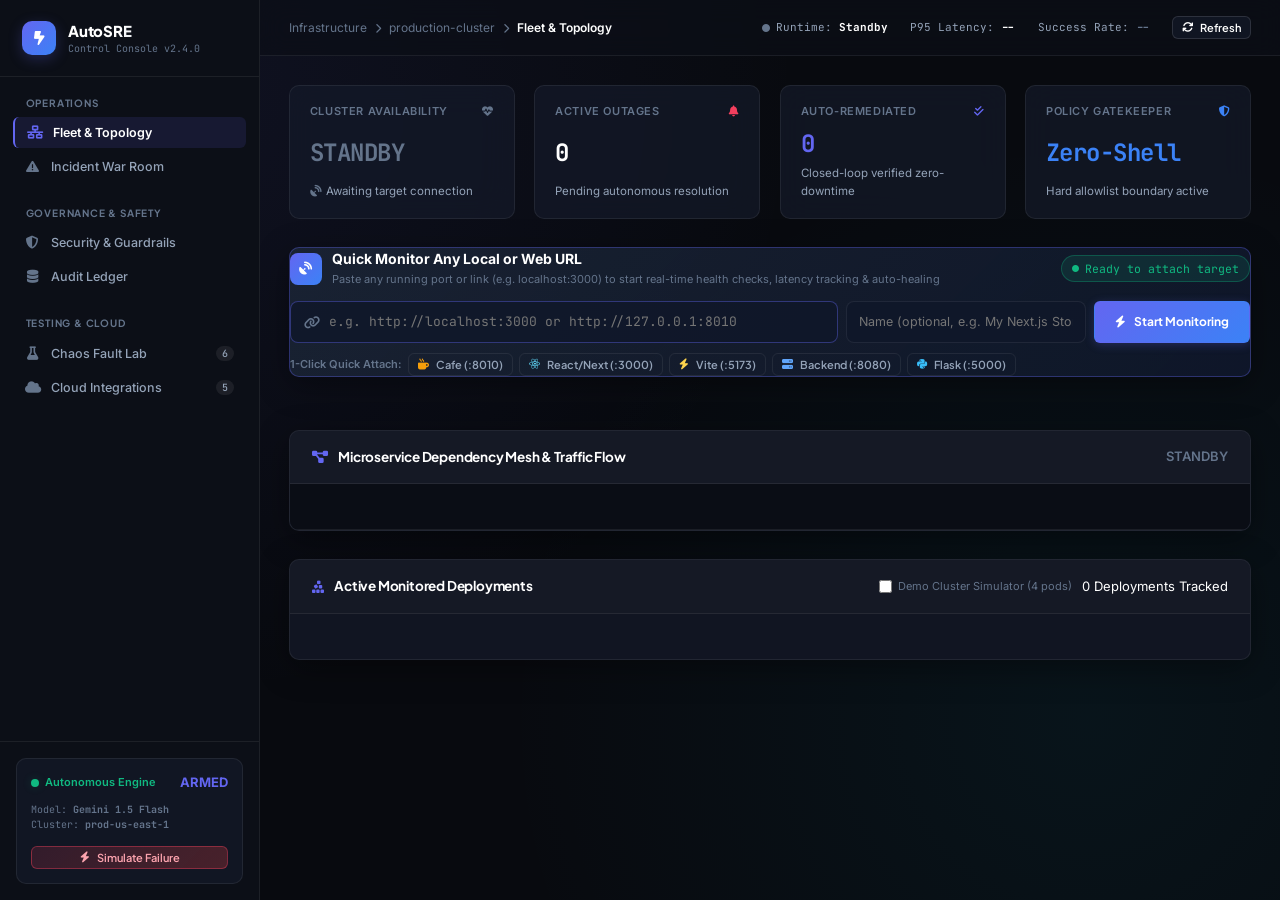
==== commit ebcd8df1: "feat(sad): add SAD technical PDF & defense presentation, isolate external testing project, and enhan" ====
--- a/src/dashboard/index.html
+++ b/src/dashboard/index.html
@@ -125,14 +125,14 @@
 
                 <div class="cluster-telemetry-strip">
                     <div class="telemetry-chip">
-                        <i class="fa-solid fa-circle" style="color: var(--emerald); font-size: 8px;"></i>
-                        <span>K8s: <strong>v1.29.2</strong></span>
+                        <i class="fa-solid fa-circle" id="topbar-status-dot" style="color: var(--text-muted); font-size: 8px;"></i>
+                        <span id="topbar-env-label">Runtime: <strong id="topbar-env">Standby</strong></span>
                     </div>
                     <div class="telemetry-chip">
-                        <span>P95 Latency: <strong id="topbar-latency">120ms</strong></span>
+                        <span>P95 Latency: <strong id="topbar-latency">--</strong></span>
                     </div>
                     <div class="telemetry-chip">
-                        <span>Success Rate: <strong style="color: var(--emerald);" id="topbar-success-rate">99.98%</strong></span>
+                        <span>Success Rate: <strong style="color: var(--text-muted);" id="topbar-success-rate">--</strong></span>
                     </div>
                     <button class="btn btn-secondary btn-xs" onclick="fetchFleetServices(); fetchSystemStatus();">
                         <i class="fa-solid fa-arrows-rotate"></i> Refresh
@@ -165,12 +165,12 @@
                         <div class="kpi-card">
                             <div class="kpi-card-header">
                                 <span>Cluster Availability</span>
-                                <i class="fa-solid fa-heart-pulse" style="color: var(--emerald);"></i>
-                            </div>
-                            <div class="kpi-val" style="color: var(--emerald);" id="stat-fleet-health">100% HEALTHY</div>
-                            <div class="kpi-sub">
-                                <i class="fa-solid fa-arrow-trend-up" style="color: var(--emerald);"></i>
-                                <span>Prometheus Real-Time Stream (15s scrape)</span>
+                                <i class="fa-solid fa-heart-pulse" id="stat-fleet-icon" style="color: var(--text-muted);"></i>
+                            </div>
+                            <div class="kpi-val" style="color: var(--text-muted);" id="stat-fleet-health">STANDBY</div>
+                            <div class="kpi-sub" id="stat-fleet-sub">
+                                <i class="fa-solid fa-satellite-dish" style="color: var(--text-muted);"></i>
+                                <span id="stat-fleet-subtext">Awaiting target connection</span>
                             </div>
                         </div>
 
@@ -199,6 +199,62 @@
                             </div>
                             <div class="kpi-val" style="color: var(--blue);">Zero-Shell</div>
                             <div class="kpi-sub">Hard allowlist boundary active</div>
+                        </div>
+                    </div>
+
+                    <!-- Quick Monitor Any Local URL Widget -->
+                    <div class="glass-panel" style="margin-bottom: 1.5rem; background: linear-gradient(135deg, rgba(30, 41, 59, 0.75) 0%, rgba(15, 23, 42, 0.95) 100%); border: 1px solid rgba(99, 102, 241, 0.35); box-shadow: 0 8px 32px rgba(0, 0, 0, 0.37);">
+                        <div style="display: flex; justify-content: space-between; align-items: center; margin-bottom: 12px; flex-wrap: wrap; gap: 8px;">
+                            <div style="display: flex; align-items: center; gap: 10px;">
+                                <div style="width: 32px; height: 32px; border-radius: 8px; background: linear-gradient(135deg, var(--indigo), var(--blue)); display: flex; align-items: center; justify-content: center; color: white;">
+                                    <i class="fa-solid fa-satellite-dish"></i>
+                                </div>
+                                <div>
+                                    <h3 style="font-size: 14px; font-weight: 700; margin: 0; color: #FFF;">Quick Monitor Any Local or Web URL</h3>
+                                    <span style="font-size: 11px; color: var(--text-muted);">Paste any running port or link (e.g. localhost:3000) to start real-time health checks, latency tracking & auto-healing</span>
+                                </div>
+                            </div>
+                            <div id="quick-monitor-status-pill" style="display: inline-flex; align-items: center; gap: 6px; font-size: 11.5px; font-family: var(--font-mono); padding: 4px 10px; border-radius: 20px; background: rgba(16, 185, 129, 0.12); color: var(--emerald); border: 1px solid rgba(16, 185, 129, 0.3);">
+                                <i class="fa-solid fa-circle" style="font-size: 7px;"></i>
+                                <span>Ready to attach target</span>
+                            </div>
+                        </div>
+
+                        <!-- Input Bar -->
+                        <div style="display: flex; gap: 8px; margin-bottom: 10px; flex-wrap: wrap;">
+                            <div style="position: relative; flex: 1; min-width: 280px;">
+                                <i class="fa-solid fa-link" style="position: absolute; left: 14px; top: 50%; transform: translateY(-50%); color: var(--text-muted); font-size: 13px;"></i>
+                                <input type="text" id="quick-url-input" class="form-input" placeholder="e.g. http://localhost:3000 or http://127.0.0.1:8010" style="padding-left: 38px; width: 100%; height: 42px; font-family: var(--font-mono); font-size: 13px; background: rgba(15, 23, 42, 0.8); border: 1px solid rgba(99, 102, 241, 0.4); border-radius: 8px; color: #FFF;">
+                            </div>
+                            <input type="text" id="quick-url-name" class="form-input" placeholder="Name (optional, e.g. My Next.js Store)" style="width: 240px; height: 42px; font-size: 12.5px; background: rgba(15, 23, 42, 0.8); border: 1px solid var(--border-subtle); border-radius: 8px; color: #FFF;">
+                            <button class="btn btn-primary" id="btn-quick-monitor-submit" style="height: 42px; padding: 0 20px; font-weight: 700; gap: 8px;">
+                                <i class="fa-solid fa-bolt"></i> Start Monitoring
+                            </button>
+                        </div>
+
+                        <!-- Presets and Active Targets -->
+                        <div style="display: flex; justify-content: space-between; align-items: center; flex-wrap: wrap; gap: 8px;">
+                            <div style="display: flex; gap: 6px; align-items: center; flex-wrap: wrap;">
+                                <span style="font-size: 11px; color: var(--text-muted); font-weight: 600;">1-Click Quick Attach:</span>
+                                <button type="button" class="btn btn-outline btn-xs" onclick="quickFillLocalUrl('http://127.0.0.1:8010', 'Bella Vista Cafe & Bistro')">
+                                    <i class="fa-solid fa-mug-hot" style="color: var(--amber);"></i> Cafe (:8010)
+                                </button>
+                                <button type="button" class="btn btn-outline btn-xs" onclick="quickFillLocalUrl('http://localhost:3000', 'Next.js / React App')">
+                                    <i class="fa-brands fa-react" style="color: #61DAFB;"></i> React/Next (:3000)
+                                </button>
+                                <button type="button" class="btn btn-outline btn-xs" onclick="quickFillLocalUrl('http://localhost:5173', 'Vite Frontend')">
+                                    <i class="fa-solid fa-bolt" style="color: #FCD34D;"></i> Vite (:5173)
+                                </button>
+                                <button type="button" class="btn btn-outline btn-xs" onclick="quickFillLocalUrl('http://localhost:8080', 'Spring Boot / Java')">
+                                    <i class="fa-solid fa-server" style="color: #60A5FA;"></i> Backend (:8080)
+                                </button>
+                                <button type="button" class="btn btn-outline btn-xs" onclick="quickFillLocalUrl('http://127.0.0.1:5000', 'Flask / Python Service')">
+                                    <i class="fa-brands fa-python" style="color: #38BDF8;"></i> Flask (:5000)
+                                </button>
+                            </div>
+                            <div id="quick-monitored-chips" style="display: flex; gap: 6px; flex-wrap: wrap;">
+                                <!-- Active target chips rendered dynamically with unmonitor button -->
+                            </div>
                         </div>
                     </div>
 
@@ -209,62 +265,28 @@
                                 <i class="fa-solid fa-diagram-project"></i>
                                 <h3>Microservice Dependency Mesh & Traffic Flow</h3>
                             </div>
-                            <span class="badge-pill" style="color: var(--emerald); font-weight: 600;">LIVE TOPOLOGY</span>
-                        </div>
-
-                        <div class="topology-container">
-                            <!-- Node 1: Ingress -->
-                            <div class="topology-node" id="node-ingress">
-                                <div class="node-top">
-                                    <span class="node-name">Ingress Gateway</span>
-                                    <span class="status-badge healthy">TRAFFIC OK</span>
-                                </div>
-                                <div class="node-meta">Rate: 145 req/s</div>
-                            </div>
-
-                            <div class="topology-arrow"><i class="fa-solid fa-arrow-right-long"></i></div>
-
-                            <!-- Node 2: Order Service -->
-                            <div class="topology-node" id="node-order-service">
-                                <div class="node-top">
-                                    <span class="node-name">order-service</span>
-                                    <span class="status-badge healthy" id="topo-badge-order">ONLINE</span>
-                                </div>
-                                <div class="node-meta">Latency: <span id="topo-lat-order">120ms</span></div>
-                            </div>
-
-                            <div class="topology-arrow"><i class="fa-solid fa-arrow-right-long"></i></div>
-
-                            <!-- Node 3: Payment Service -->
-                            <div class="topology-node" id="node-payment-service">
-                                <div class="node-top">
-                                    <span class="node-name">payment-service</span>
-                                    <span class="status-badge healthy" id="topo-badge-payment">ONLINE</span>
-                                </div>
-                                <div class="node-meta">Latency: <span id="topo-lat-payment">95ms</span></div>
-                            </div>
-
-                            <div class="topology-arrow"><i class="fa-solid fa-arrow-right-long"></i></div>
-
-                            <!-- Node 4: Database Pool -->
-                            <div class="topology-node" id="node-database">
-                                <div class="node-top">
-                                    <span class="node-name">PostgreSQL Pool</span>
-                                    <span class="status-badge healthy" id="topo-badge-db">CONNECTED</span>
-                                </div>
-                                <div class="node-meta">Pool: 18/50 Active</div>
-                            </div>
+                            <span class="badge-pill" id="topo-status-badge" style="color: var(--text-muted); font-weight: 600;">STANDBY</span>
+                        </div>
+
+                        <div class="topology-container" id="topology-flow-container">
+                            <!-- Populated dynamically by updateTopologyView(services) in app.js -->
                         </div>
                     </div>
 
                     <!-- Microservice Fleet Cards Grid -->
                     <div class="glass-panel">
-                        <div class="panel-head">
+                        <div class="panel-head" style="display: flex; justify-content: space-between; align-items: center; flex-wrap: wrap; gap: 8px;">
                             <div class="panel-head-title">
                                 <i class="fa-solid fa-cubes-stacked"></i>
-                                <h3>Target Microservice Fleet (Production Namespace)</h3>
-                            </div>
-                            <span class="badge-pill">4 Deployments Tracked</span>
+                                <h3 id="fleet-section-title">Active Monitored Deployments</h3>
+                            </div>
+                            <div style="display: flex; align-items: center; gap: 10px;">
+                                <label style="display: flex; align-items: center; gap: 6px; font-size: 11px; color: var(--text-muted); cursor: pointer; user-select: none;">
+                                    <input type="checkbox" id="toggle-simulator-view" onchange="handleSimulatorToggle(this.checked)">
+                                    <span>Demo Cluster Simulator (4 pods)</span>
+                                </label>
+                                <span class="badge-pill" id="fleet-count-badge">0 Deployments Tracked</span>
+                            </div>
                         </div>
 
                         <div class="fleet-cards-grid" id="fleet-services-cards">
@@ -574,46 +596,94 @@
                                     <i class="fa-solid fa-bolt"></i> Inject Failure
                                 </button>
                             </div>
+
+                            <!-- Scenario 7: Restaurant & Cafe Microservice Outage -->
+                            <div class="chaos-card" style="border-color: rgba(245, 158, 11, 0.35);">
+                                <div class="chaos-card-top">
+                                    <h4>7. Cafe & Restaurant Kitchen Outage</h4>
+                                    <span class="status-badge critical">CRITICAL</span>
+                                </div>
+                                <p>Simulates restaurant PostgreSQL connection pool depletion on port :8010. Orders and reservations fail with HTTP 503.</p>
+                                <div class="chaos-meta-box">
+                                    <div>Target: <code>restaurant-cafe-service</code></div>
+                                    <div>Symptom: <code>HTTP 503 (DB_POOL_TIMEOUT on :8010)</code></div>
+                                    <div>Remediation: <code>Pool Flush + Pod Restart via AutoSRE</code></div>
+                                </div>
+                                <div style="display: flex; gap: 8px; margin-top: 10px;">
+                                    <button class="btn btn-danger" style="flex: 1;" onclick="triggerOutageScenario('restaurant-cafe-service', 'DatabaseConnectionPoolExhausted', 'CRITICAL')">
+                                        <i class="fa-solid fa-bolt"></i> Inject Failure
+                                    </button>
+                                    <a href="http://127.0.0.1:8010" target="_blank" class="btn btn-outline" style="font-size: 11px; padding: 6px 10px; color: var(--amber); text-decoration: none;">
+                                        <i class="fa-solid fa-mug-hot"></i> Open Site (:8010)
+                                    </a>
+                                </div>
+                            </div>
                         </div>
                     </div>
                 </div>
 
                 <!-- ===============================================================
-                     TAB 5: CLOUD INTEGRATIONS
+                     TAB 5: CLOUD & EXTERNAL PROJECT INTEGRATIONS
                      =============================================================== -->
                 <div class="tab-pane" id="tab-connectors">
                     <div class="glass-panel">
                         <div class="panel-head">
                             <div class="panel-head-title">
                                 <i class="fa-solid fa-cloud" style="color: var(--indigo);"></i>
-                                <h3>Connected Deployments & Multi-Cloud Infrastructure</h3>
+                                <h3>Connected External Projects & Multi-Cloud Infrastructure</h3>
                             </div>
                             <button class="btn btn-primary btn-xs" id="btn-toggle-new-connector">
-                                <i class="fa-solid fa-plus"></i> Connect New System
+                                <i class="fa-solid fa-plus"></i> Connect New Project / System
                             </button>
                         </div>
 
                         <!-- Connector Registration Drawer -->
                         <div id="connector-drawer" class="hidden" style="background: var(--bg-card); border-bottom: 1px solid var(--border-subtle); padding: 1.4rem;">
-                            <h4 style="font-size: 13px; font-weight: 700; margin-bottom: 1rem;">Register External Infrastructure System</h4>
+                            <div style="display: flex; justify-content: space-between; align-items: center; margin-bottom: 0.8rem;">
+                                <h4 style="font-size: 13px; font-weight: 700;">Connect External Project, GitOps Repository or Cloud</h4>
+                                <span style="font-size: 11px; color: var(--text-muted);">Real-Time Health & Automated Remediation Bridge</span>
+                            </div>
+
+                            <!-- Quick Integration Presets -->
+                            <div style="display: flex; gap: 8px; flex-wrap: wrap; margin-bottom: 1.2rem; align-items: center;">
+                                <span style="font-size: 11.5px; color: var(--text-muted); font-weight: 600;">1-Click Presets:</span>
+                                <button type="button" class="btn btn-outline btn-xs" onclick="applyConnectorPreset('restaurant')">
+                                    <i class="fa-solid fa-mug-hot" style="color: var(--amber);"></i> ☕ Cafe & Restaurant (:8010)
+                                </button>
+                                <button type="button" class="btn btn-outline btn-xs" onclick="applyConnectorPreset('github')">
+                                    <i class="fa-brands fa-github"></i> 🐙 GitHub CI/CD & GitOps
+                                </button>
+                                <button type="button" class="btn btn-outline btn-xs" onclick="applyConnectorPreset('vercel')">
+                                    <i class="fa-solid fa-triangle-exclamation" style="color: var(--amber);"></i> ▲ Vercel Web App
+                                </button>
+                                <button type="button" class="btn btn-outline btn-xs" onclick="applyConnectorPreset('k8s')">
+                                    <i class="fa-solid fa-dharmachakra" style="color: var(--blue);"></i> ☸️ AWS EKS Cluster
+                                </button>
+                                <button type="button" class="btn btn-outline btn-xs" onclick="applyConnectorPreset('custom')">
+                                    <i class="fa-solid fa-globe"></i> 🌐 Custom API Target
+                                </button>
+                            </div>
+
                             <div style="display: grid; grid-template-columns: repeat(auto-fit, minmax(220px, 1fr)); gap: 12px; margin-bottom: 1rem;">
                                 <div class="form-group">
-                                    <label>Provider Type</label>
+                                    <label>Provider / Project Type</label>
                                     <select id="new-conn-type" class="form-select">
-                                        <option value="KUBERNETES">AWS EKS / Cloud Kubernetes</option>
-                                        <option value="VERCEL">Vercel Web App</option>
-                                        <option value="GITHUB">GitHub CI/CD & GitOps</option>
-                                        <option value="PROMETHEUS">Prometheus Telemetry</option>
-                                        <option value="SLACK">Slack & PagerDuty</option>
+                                        <option value="RESTAURANT_APP">☕ Cafe & Restaurant Web App (:8010)</option>
+                                        <option value="GITHUB">🐙 GitHub CI/CD & GitOps</option>
+                                        <option value="KUBERNETES">☸️ AWS EKS / Cloud Kubernetes</option>
+                                        <option value="VERCEL">▲ Vercel Edge & Web Platform</option>
+                                        <option value="PROMETHEUS">📊 Prometheus Telemetry Core</option>
+                                        <option value="SLACK">💬 Slack & PagerDuty Ops Bridge</option>
+                                        <option value="CUSTOM_API">🌐 Custom REST API / External Project</option>
                                     </select>
                                 </div>
                                 <div class="form-group">
                                     <label>Display Name</label>
-                                    <input type="text" id="new-conn-name" class="form-input" placeholder="e.g. AWS EKS Production">
+                                    <input type="text" id="new-conn-name" class="form-input" placeholder="e.g. Bella Vista Cafe & Restaurant">
                                 </div>
                                 <div class="form-group">
-                                    <label>Endpoint URL</label>
-                                    <input type="text" id="new-conn-url" class="form-input" placeholder="https://eks.us-east-1.amazonaws.com">
+                                    <label>Endpoint URL / Target</label>
+                                    <input type="text" id="new-conn-url" class="form-input" placeholder="http://127.0.0.1:8010">
                                 </div>
                                 <div class="form-group">
                                     <label>Environment</label>
@@ -626,19 +696,19 @@
                                 <div class="form-group">
                                     <label>Auth Standard</label>
                                     <select id="new-conn-auth" class="form-select">
+                                        <option value="BEARER_TOKEN">API Bearer Token</option>
+                                        <option value="WEBHOOK_SECRET">HMAC Webhook Secret</option>
                                         <option value="IAM_ROLE">IAM Role (IRSA / Workload Identity)</option>
-                                        <option value="BEARER_TOKEN">API Bearer Token</option>
                                         <option value="KUBECONFIG">Kubeconfig Cluster Cert</option>
-                                        <option value="WEBHOOK_SECRET">HMAC Webhook Secret</option>
                                     </select>
                                 </div>
                             </div>
                             <div style="display: flex; gap: 8px;">
                                 <button class="btn btn-outline btn-xs" id="btn-test-connection-handshake">
-                                    <i class="fa-solid fa-plug"></i> Test Handshake
+                                    <i class="fa-solid fa-plug"></i> Test Connection Handshake
                                 </button>
                                 <button class="btn btn-primary btn-xs" id="btn-save-connector">
-                                    <i class="fa-solid fa-check"></i> Save & Connect System
+                                    <i class="fa-solid fa-check"></i> Save & Connect Project
                                 </button>
                             </div>
                             <div id="connector-test-feedback" style="display: none; margin-top: 10px; font-family: var(--font-mono); font-size: 11.5px;"></div>
@@ -716,6 +786,10 @@
                         <input type="radio" name="modal_chaos" value="crashloop">
                         <span><strong>4. CrashLoopBackOff</strong> — notification-service failed probe loop</span>
                     </label>
+                    <label style="display: flex; align-items: center; gap: 10px; font-size: 12.5px; cursor: pointer;">
+                        <input type="radio" name="modal_chaos" value="restaurant_db">
+                        <span><strong>5. Cafe & Restaurant Outage</strong> — restaurant-cafe-service connection pool depletion (503)</span>
+                    </label>
                 </div>
             </div>
             <div class="modal-card-foot">
@@ -725,12 +799,85 @@
         </div>
     </div>
 
+    <!-- Endpoint Auto-Discovery Inspector Modal -->
+    <div class="modal-overlay hidden" id="endpoint-inspector-modal">
+        <div class="modal-card modal-card-lg" style="width: 820px; max-width: 95vw; max-height: 85vh; display: flex; flex-direction: column;">
+            <div class="modal-card-head" style="background: rgba(15, 23, 42, 0.95); border-bottom: 1px solid rgba(99, 102, 241, 0.3);">
+                <div style="display: flex; align-items: center; gap: 10px;">
+                    <div style="width: 32px; height: 32px; border-radius: 8px; background: linear-gradient(135deg, var(--indigo), var(--blue)); display: flex; align-items: center; justify-content: center; color: white;">
+                        <i class="fa-solid fa-radar"></i>
+                    </div>
+                    <div>
+                        <div style="display: flex; align-items: center; gap: 8px;">
+                            <span style="font-weight: 700; font-size: 14px; color: #FFF;" id="ep-modal-title">Autonomous Endpoint Discovery</span>
+                            <span id="ep-modal-conn-badge" class="badge-pill" style="background: rgba(16, 185, 129, 0.15); color: var(--emerald); border: 1px solid rgba(16, 185, 129, 0.35); font-weight: 700; font-size: 10.5px; padding: 2px 8px;">
+                                <i class="fa-solid fa-circle" style="font-size: 6px;"></i> CONNECTED & MONITORED
+                            </span>
+                        </div>
+                        <div style="font-size: 11px; color: var(--text-muted); font-family: var(--font-mono); margin-top: 2px;" id="ep-modal-target-url">http://127.0.0.1:8010</div>
+                    </div>
+                </div>
+                <button class="btn-xs btn-outline" id="btn-close-ep-modal">&times;</button>
+            </div>
+            <div class="modal-card-body" style="overflow-y: auto; flex: 1; padding: 18px; display: flex; flex-direction: column; gap: 16px;">
+                <!-- Telemetry & Detection Summary -->
+                <div style="display: grid; grid-template-columns: repeat(auto-fit, minmax(170px, 1fr)); gap: 10px;">
+                    <div style="background: rgba(15, 23, 42, 0.6); border: 1px solid var(--border-subtle); border-radius: 8px; padding: 10px 12px;">
+                        <div style="font-size: 10px; text-transform: uppercase; color: var(--text-muted); font-weight: 700;">Detection Spec</div>
+                        <div style="font-size: 13px; font-weight: 700; color: #818CF8; margin-top: 3px;" id="ep-modal-spec">OpenAPI 3.1.0</div>
+                    </div>
+                    <div style="background: rgba(15, 23, 42, 0.6); border: 1px solid var(--border-subtle); border-radius: 8px; padding: 10px 12px;">
+                        <div style="font-size: 10px; text-transform: uppercase; color: var(--text-muted); font-weight: 700;">Discovered Routes</div>
+                        <div style="font-size: 13px; font-weight: 700; color: var(--emerald); margin-top: 3px;" id="ep-modal-count">15 Endpoints</div>
+                    </div>
+                    <div style="background: rgba(15, 23, 42, 0.6); border: 1px solid var(--border-subtle); border-radius: 8px; padding: 10px 12px;">
+                        <div style="font-size: 10px; text-transform: uppercase; color: var(--text-muted); font-weight: 700;">Health Probe Path</div>
+                        <div style="font-size: 12px; font-weight: 600; color: #67E8F9; margin-top: 3px; font-family: var(--font-mono);" id="ep-modal-health">/health</div>
+                    </div>
+                    <div style="background: rgba(15, 23, 42, 0.6); border: 1px solid var(--border-subtle); border-radius: 8px; padding: 10px 12px;">
+                        <div style="font-size: 10px; text-transform: uppercase; color: var(--text-muted); font-weight: 700;">Remediation Webhook</div>
+                        <div style="font-size: 12px; font-weight: 600; color: #FCD34D; margin-top: 3px; font-family: var(--font-mono);" id="ep-modal-remediate">/remediate/restart</div>
+                    </div>
+                </div>
+
+                <!-- Live Endpoints Table -->
+                <div style="background: rgba(15, 23, 42, 0.7); border: 1px solid var(--border-subtle); border-radius: 8px; overflow: hidden;">
+                    <div style="padding: 10px 14px; background: rgba(30, 41, 59, 0.5); border-bottom: 1px solid var(--border-subtle); display: flex; justify-content: space-between; align-items: center;">
+                        <span style="font-size: 11.5px; font-weight: 700; color: var(--text-secondary); text-transform: uppercase; letter-spacing: 0.5px;">Auto-Detected Service Endpoints</span>
+                        <button class="btn btn-outline btn-xs" id="btn-probe-all-endpoints" style="font-size: 10.5px; padding: 3px 10px; color: #818CF8; border-color: rgba(99, 102, 241, 0.4);" onclick="probeAllDiscoveredEndpoints()">
+                            <i class="fa-solid fa-play"></i> Test All Endpoints
+                        </button>
+                    </div>
+                    <div style="max-height: 320px; overflow-y: auto;">
+                        <table style="width: 100%; border-collapse: collapse; font-size: 12px; text-align: left;">
+                            <thead style="background: rgba(15, 23, 42, 0.95); position: sticky; top: 0; z-index: 2; border-bottom: 1px solid var(--border-subtle);">
+                                <tr>
+                                    <th style="padding: 8px 12px; font-weight: 600; color: var(--text-muted); width: 85px;">Method</th>
+                                    <th style="padding: 8px 12px; font-weight: 600; color: var(--text-muted);">Endpoint Path</th>
+                                    <th style="padding: 8px 12px; font-weight: 600; color: var(--text-muted); width: 140px;">Category</th>
+                                    <th style="padding: 8px 12px; font-weight: 600; color: var(--text-muted); width: 90px; text-align: right;">Live Probe</th>
+                                </tr>
+                            </thead>
+                            <tbody id="ep-modal-table-body">
+                                <!-- Dynamic endpoint rows -->
+                            </tbody>
+                        </table>
+                    </div>
+                </div>
+            </div>
+            <div class="modal-card-foot" style="background: rgba(15, 23, 42, 0.95); border-top: 1px solid var(--border-subtle);">
+                <button class="btn btn-outline btn-xs" id="btn-dismiss-ep-modal">Close</button>
+            </div>
+        </div>
+    </div>
+
     <!-- Toast Bubble -->
+
     <div class="toast-bubble hidden" id="toast-notification">
         <i class="fa-solid fa-circle-check" style="color: var(--emerald);"></i>
         <span id="toast-message">Incident successfully self-healed!</span>
     </div>
 
-    <script src="app.js"></script>
+    <script src="app.js?v=2.6.0"></script>
 </body>
 </html>
--- a/src/dashboard/style.css
+++ b/src/dashboard/style.css
@@ -1165,3 +1165,11 @@
     from { opacity: 0; transform: translateY(10px); }
     to { opacity: 1; transform: translateY(0); }
 }
+
+/* Color Utilities for Provider Icons and Status */
+.text-amber { color: #F59E0B !important; }
+.text-blue { color: #3B82F6 !important; }
+.text-emerald { color: #10B981 !important; }
+.text-rose { color: #F43F5E !important; }
+.text-white { color: #FFFFFF !important; }
+.text-indigo { color: #6366F1 !important; }
